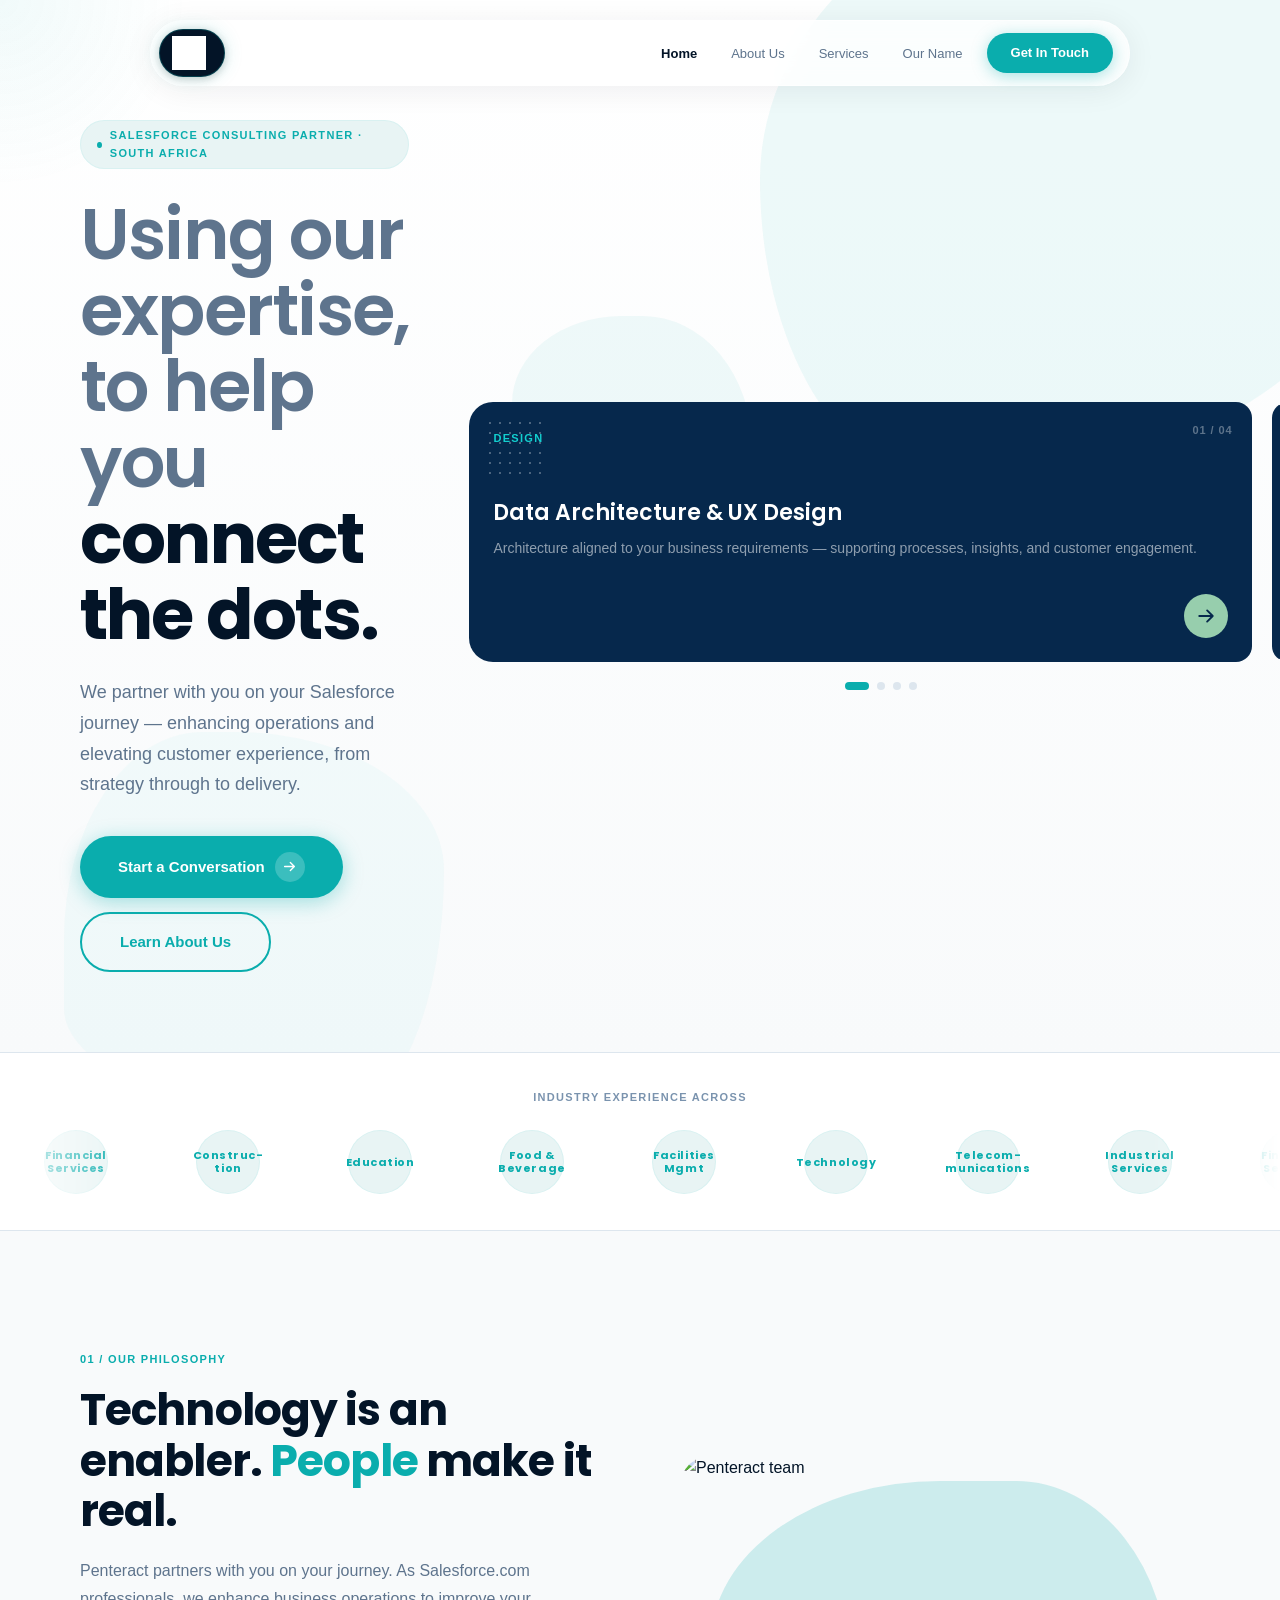
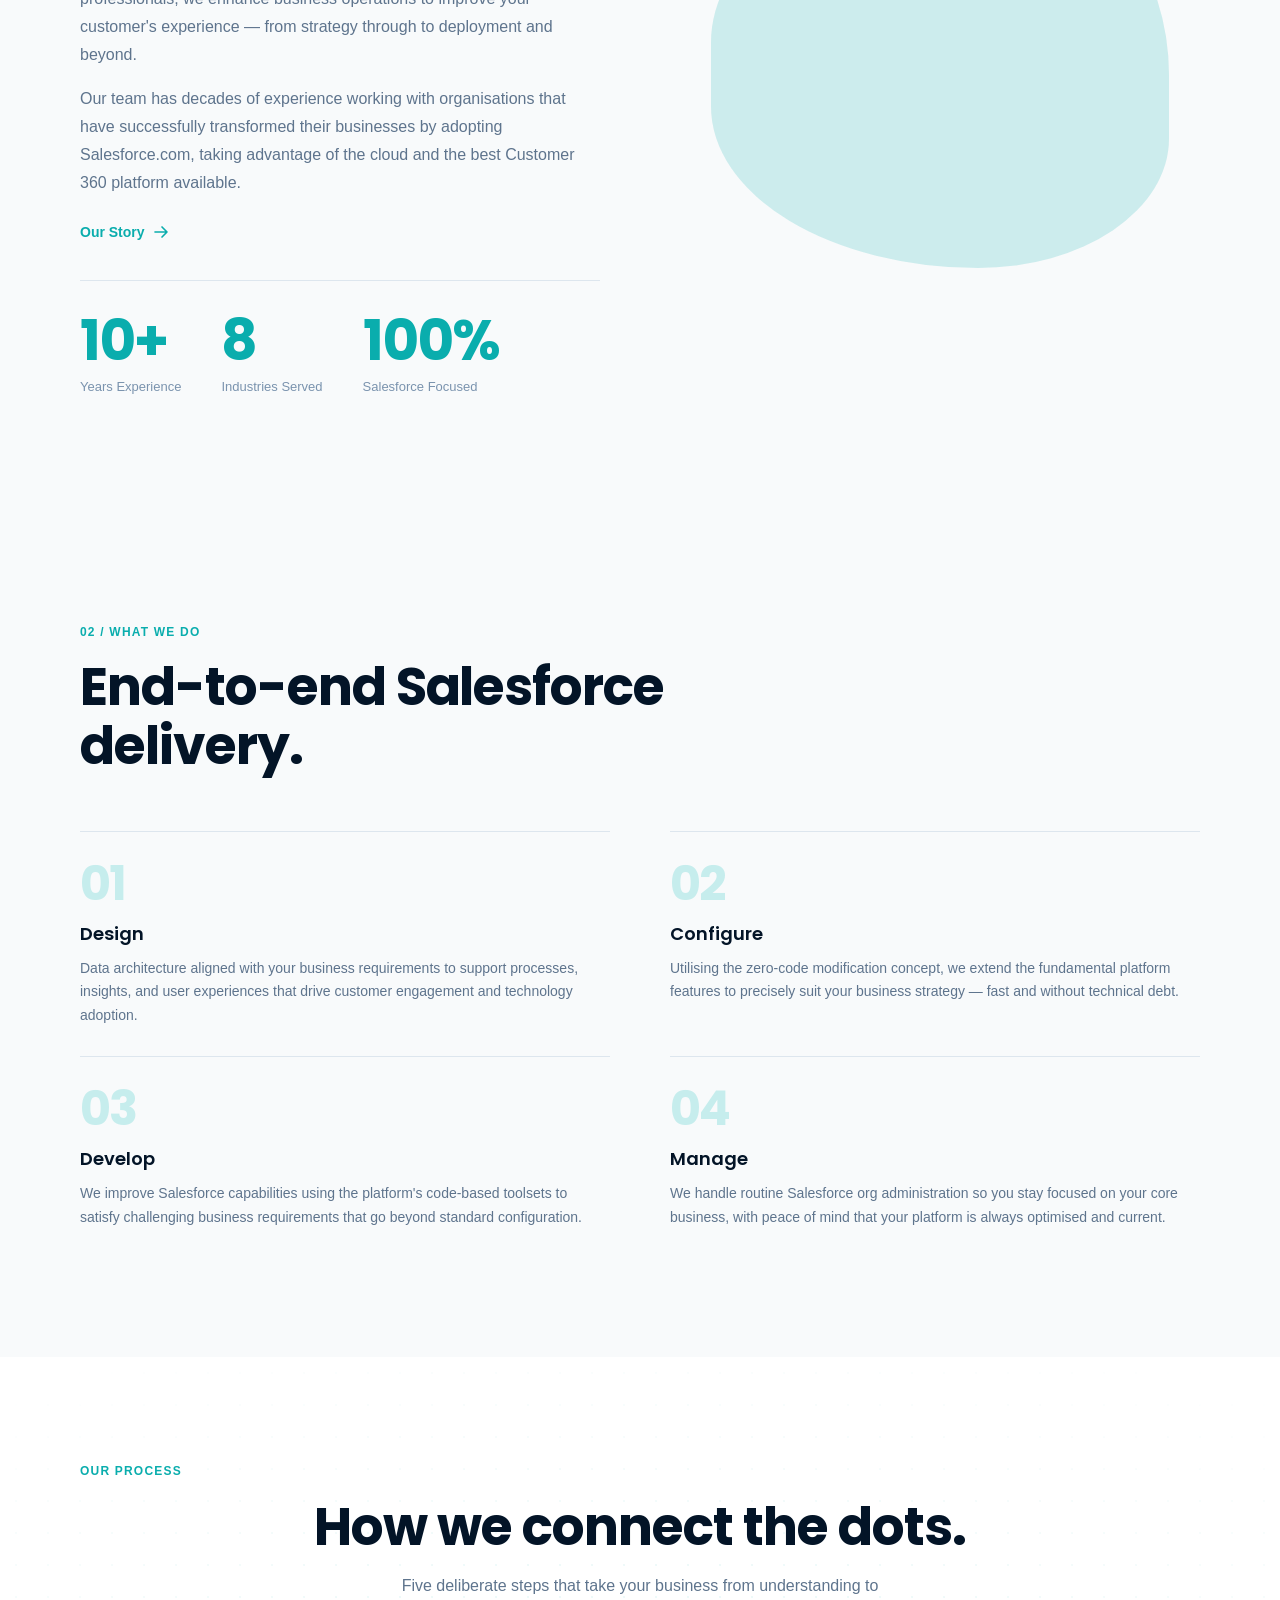
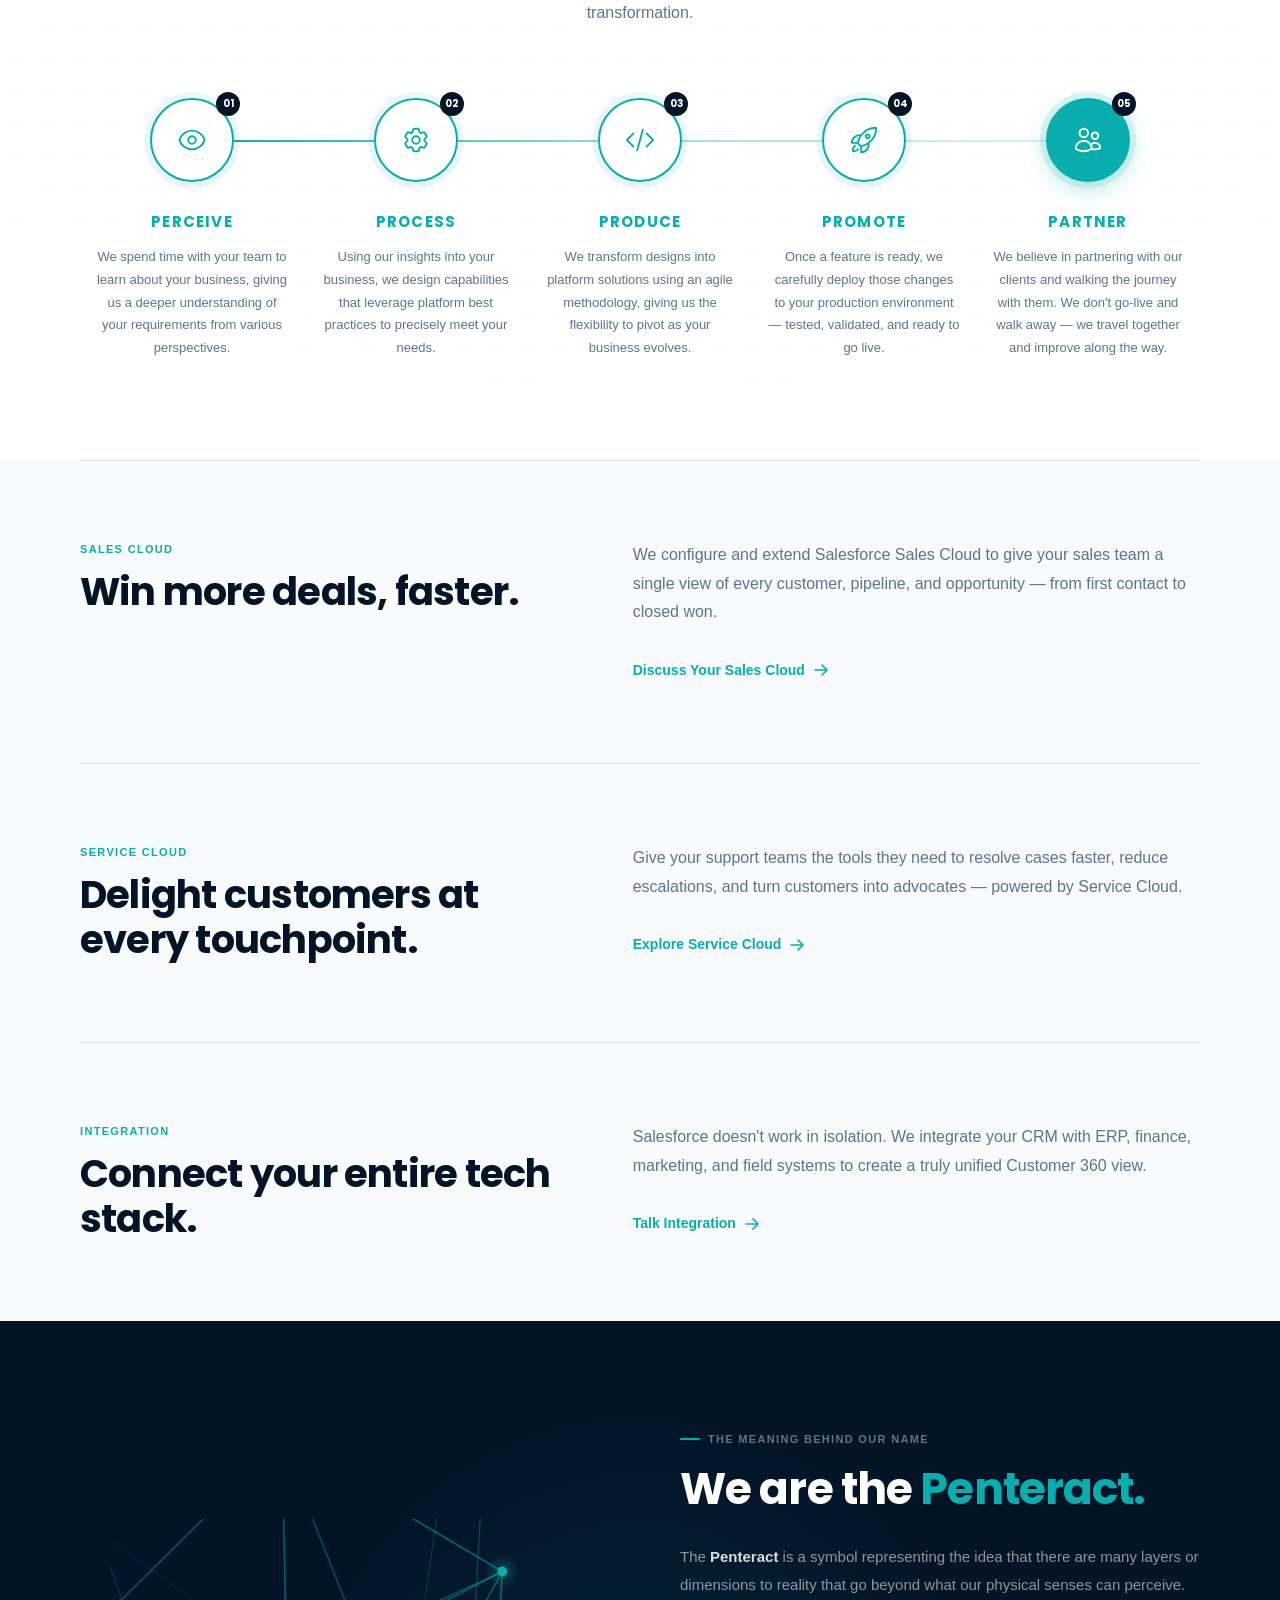
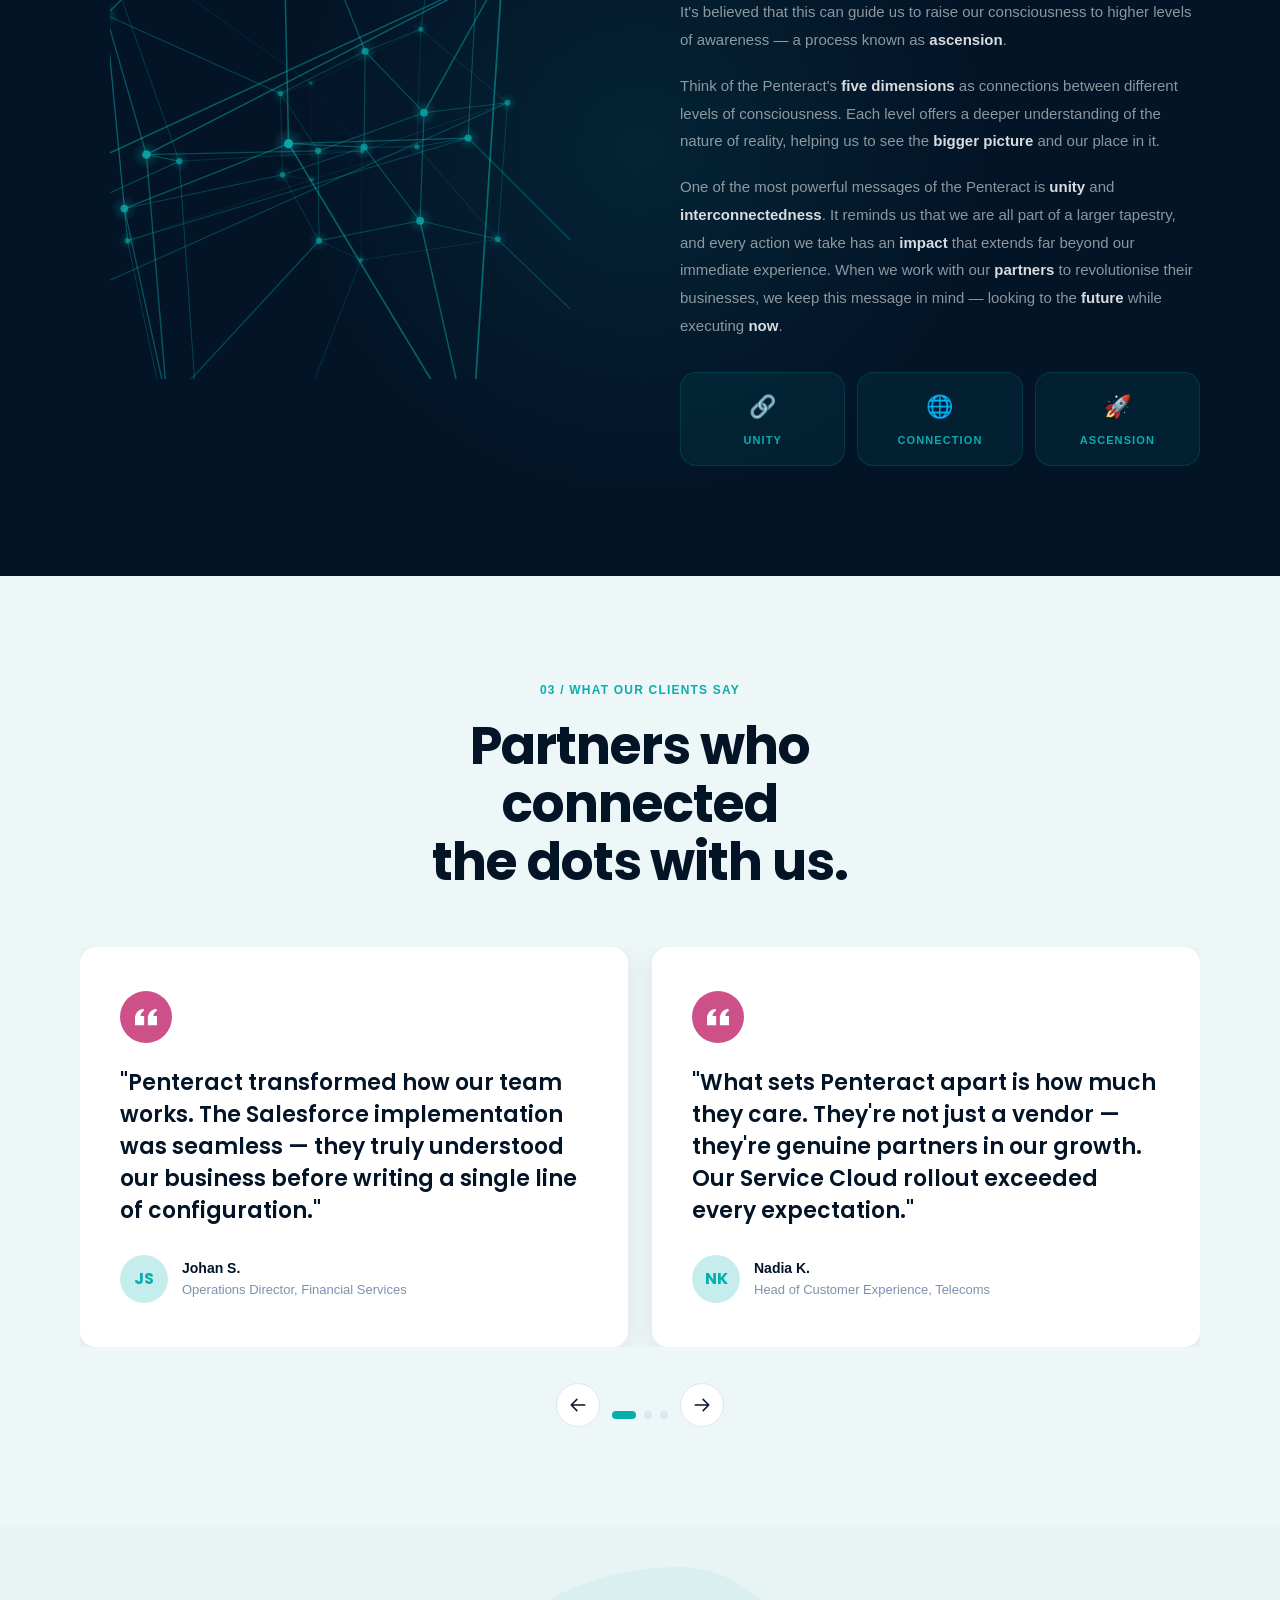
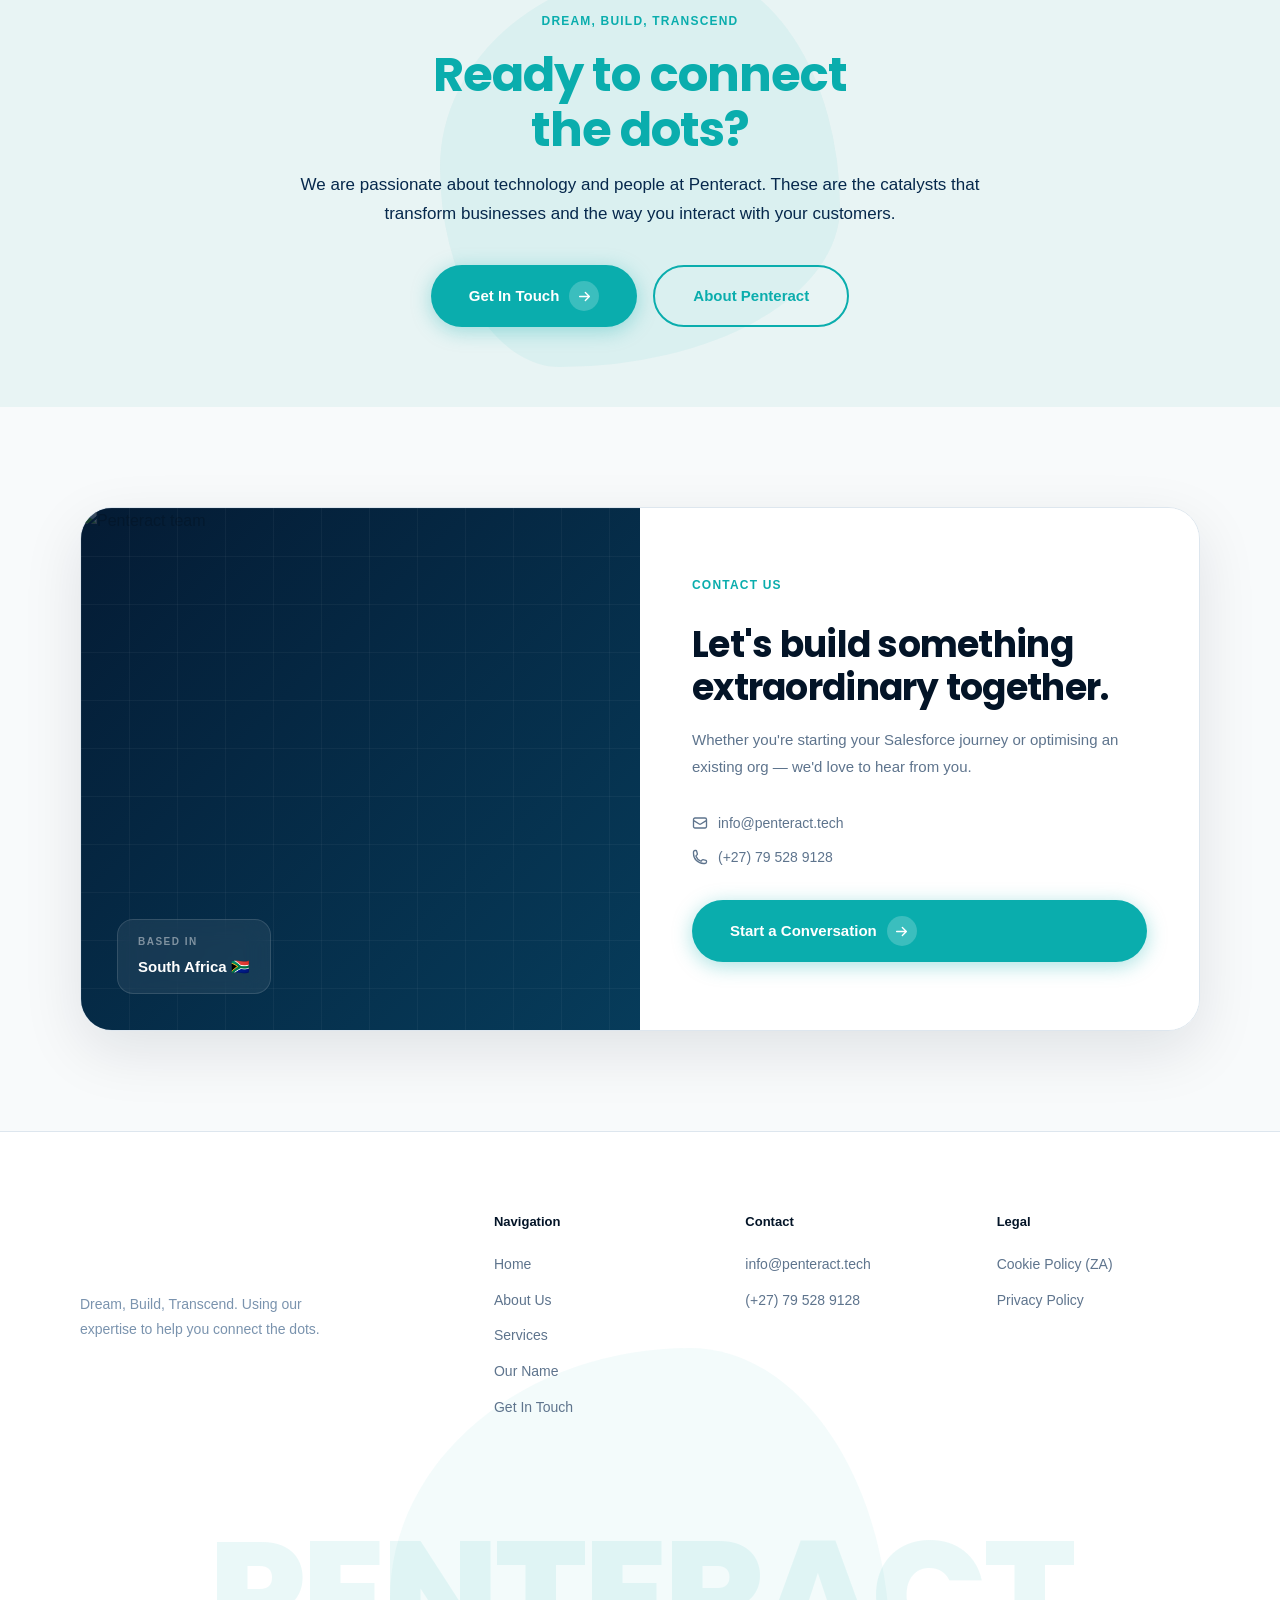
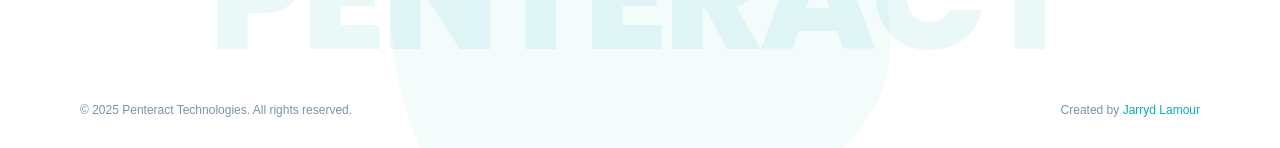
==== index.html @ cf25221f "Initial commit — Penteract Technologies website redesign Full static site redesign including: - inde" ====
<!DOCTYPE html>
<html lang="en">
<head>
  <meta charset="UTF-8">
  <meta name="viewport" content="width=device-width, initial-scale=1.0">
  <title>Salesforce Consulting Partner | Penteract Technologies</title>
  <meta name="description" content="Dream, Build, Transcend. Penteract Technologies — Salesforce consulting partners helping businesses connect the dots.">

  <link rel="preconnect" href="https://fonts.googleapis.com">
  <link rel="preconnect" href="https://fonts.gstatic.com" crossorigin>
  <link href="https://fonts.googleapis.com/css2?family=Poppins:wght@400;500;600;700;800&display=swap" rel="stylesheet">

  <link rel="stylesheet" href="css/tokens.css">
  <link rel="stylesheet" href="css/reset.css">
  <link rel="stylesheet" href="css/animations.css">
  <link rel="stylesheet" href="css/layout.css">
  <link rel="stylesheet" href="css/components.css">
  <link rel="stylesheet" href="css/sections.css">

  <style>
    /* ── Penteract symbol section ── */
    .symbol-section {
      padding: 110px 0;
      background: var(--dark-800);
      position: relative;
      overflow: hidden;
    }
    .symbol-bg-mesh {
      position: absolute;
      width: 700px; height: 700px;
      top: 50%; left: 50%;
      transform: translate(-50%, -50%);
      background: radial-gradient(ellipse, rgba(10,173,173,0.10) 0%, transparent 70%);
      border-radius: 50%;
      pointer-events: none;
      animation: glowPulse 6s ease-in-out infinite;
    }
    .symbol-inner {
      display: grid;
      grid-template-columns: 1fr 1fr;
      gap: 80px;
      align-items: center;
      position: relative;
      z-index: 1;
    }
    .symbol-canvas-wrap {
      display: flex;
      align-items: center;
      justify-content: center;
    }
    #penteractCanvas {
      width: 100%;
      max-width: 460px;
      aspect-ratio: 1;
      display: block;
    }
    .symbol-text .eyebrow {
      color: rgba(255,255,255,0.4);
      font-size: 11px;
      font-weight: 600;
      text-transform: uppercase;
      letter-spacing: 0.12em;
      margin-bottom: 16px;
      display: flex;
      align-items: center;
      gap: 8px;
    }
    .symbol-text .eyebrow::before {
      content: '';
      display: block;
      width: 20px; height: 2px;
      background: var(--primary);
      border-radius: 2px;
    }
    .symbol-text h2 {
      font-family: var(--font-display);
      font-size: clamp(28px, 3.5vw, 44px);
      font-weight: 700;
      letter-spacing: -0.02em;
      line-height: 1.15;
      color: #fff;
      margin-bottom: 28px;
    }
    .symbol-text h2 span { color: var(--primary); }
    .symbol-text p {
      font-size: 15px;
      color: rgba(255,255,255,0.55);
      line-height: 1.85;
      margin-bottom: 18px;
    }
    .symbol-text p strong {
      color: rgba(255,255,255,0.85);
      font-weight: 600;
    }
    .symbol-pillars {
      display: grid;
      grid-template-columns: repeat(3, 1fr);
      gap: 12px;
      margin-top: 32px;
    }
    .symbol-pillar {
      padding: 16px 14px;
      border-radius: var(--radius-md);
      background: rgba(10, 173, 173, 0.08);
      border: 1px solid rgba(10, 173, 173, 0.18);
      text-align: center;
      transition: background var(--duration-base), border-color var(--duration-base);
    }
    .symbol-pillar:hover {
      background: rgba(10, 173, 173, 0.14);
      border-color: rgba(10, 173, 173, 0.36);
    }
    .symbol-pillar-icon {
      font-size: 22px;
      margin-bottom: 8px;
    }
    .symbol-pillar span {
      display: block;
      font-size: 11px;
      font-weight: 700;
      text-transform: uppercase;
      letter-spacing: 0.1em;
      color: var(--primary);
    }

    @media (max-width: 768px) {
      .symbol-inner { grid-template-columns: 1fr; gap: 48px; }
      .symbol-pillars { grid-template-columns: repeat(3, 1fr); gap: 8px; }
    }
  </style>
</head>
<body>

  <!-- ══════════════════════════
       NAVBAR
  ══════════════════════════ -->
  <div class="nav-wrap">
    <nav class="nav-pill">
      <a href="index.html" class="nav-logo-wrap">
        <img src="logo.png" alt="Penteract Technologies" class="nav-logo">
      </a>
      <button class="nav-toggle" id="navToggle" aria-label="Toggle menu">
        <span></span><span></span><span></span>
      </button>
      <ul class="nav-links" id="navLinks">
        <li><a href="index.html" class="active">Home</a></li>
        <li><a href="about.html">About Us</a></li>
        <li><a href="#services">Services</a></li>
        <li><a href="#symbol">Our Name</a></li>
        <li>
          <a href="https://penteract.tech/contact-penteract/" class="nav-cta-link">Get In Touch</a>
        </li>
      </ul>
    </nav>
  </div>


  <!-- ══════════════════════════
       HERO
  ══════════════════════════ -->
  <section class="hero">
    <div class="hero-blob-1"></div>
    <div class="hero-blob-2"></div>
    <div class="hero-blob-3"></div>

    <div class="container">
      <div class="hero-inner">

        <!-- Left: text -->
        <div class="hero-text">
          <div class="hero-eyebrow hero-animate-1">
            <span class="dot"></span>
            Salesforce Consulting Partner · South Africa
          </div>

          <h1 class="hero-animate-2">
            <span class="h-muted">Using our expertise,<br>to help you</span><br>
            <span class="h-bold">connect the dots.</span>
          </h1>

          <p class="hero-animate-3">
            We partner with you on your Salesforce journey — enhancing operations and elevating customer experience, from strategy through to delivery.
          </p>

          <div class="hero-actions hero-animate-4">
            <a href="https://penteract.tech/contact-penteract/" class="btn btn--primary btn--lg">
              Start a Conversation
              <span class="btn-icon">
                <svg fill="none" viewBox="0 0 24 24" stroke="currentColor" stroke-width="2.5">
                  <path stroke-linecap="round" stroke-linejoin="round" d="M13.5 4.5L21 12m0 0l-7.5 7.5M21 12H3"/>
                </svg>
              </span>
            </a>
            <a href="about.html" class="btn btn--outline btn--lg">Learn About Us</a>
          </div>
        </div>

        <!-- Right: solution card carousel -->
        <div class="hero-carousel-wrap hero-animate-5">
          <div class="hero-carousel" id="heroCarousel">
            <div class="hero-carousel-track" id="heroTrack">

              <div class="hero-card">
                <div class="card-dot-grid"></div>
                <div class="hero-card-top">
                  <span class="card-category">Design</span>
                  <span class="card-counter">01 / 04</span>
                </div>
                <h3>Data Architecture & UX Design</h3>
                <p>Architecture aligned to your business requirements — supporting processes, insights, and customer engagement.</p>
                <div class="hero-card-bottom">
                  <button class="arrow-btn" aria-label="Learn about Design">
                    <svg fill="none" viewBox="0 0 24 24" stroke="currentColor" stroke-width="2.5">
                      <path stroke-linecap="round" stroke-linejoin="round" d="M13.5 4.5L21 12m0 0l-7.5 7.5M21 12H3"/>
                    </svg>
                  </button>
                </div>
              </div>

              <div class="hero-card">
                <div class="card-dot-grid"></div>
                <div class="hero-card-top">
                  <span class="card-category">Configure</span>
                  <span class="card-counter">02 / 04</span>
                </div>
                <h3>Zero-Code Platform Extension</h3>
                <p>We extend Salesforce's fundamental features using zero-code tools to perfectly suit your business strategy.</p>
                <div class="hero-card-bottom">
                  <button class="arrow-btn" aria-label="Learn about Configure">
                    <svg fill="none" viewBox="0 0 24 24" stroke="currentColor" stroke-width="2.5">
                      <path stroke-linecap="round" stroke-linejoin="round" d="M13.5 4.5L21 12m0 0l-7.5 7.5M21 12H3"/>
                    </svg>
                  </button>
                </div>
              </div>

              <div class="hero-card">
                <div class="card-dot-grid"></div>
                <div class="hero-card-top">
                  <span class="card-category">Develop</span>
                  <span class="card-counter">03 / 04</span>
                </div>
                <h3>Custom Salesforce Development</h3>
                <p>Using Salesforce's code-based toolsets to satisfy complex business requirements beyond standard configuration.</p>
                <div class="hero-card-bottom">
                  <button class="arrow-btn" aria-label="Learn about Develop">
                    <svg fill="none" viewBox="0 0 24 24" stroke="currentColor" stroke-width="2.5">
                      <path stroke-linecap="round" stroke-linejoin="round" d="M13.5 4.5L21 12m0 0l-7.5 7.5M21 12H3"/>
                    </svg>
                  </button>
                </div>
              </div>

              <div class="hero-card card--teal">
                <div class="card-dot-grid"></div>
                <div class="hero-card-top">
                  <span class="card-category">Manage</span>
                  <span class="card-counter">04 / 04</span>
                </div>
                <h3>Ongoing Org Management</h3>
                <p>We handle your Salesforce org's routine administrative functions, so you stay focused on your core business.</p>
                <div class="hero-card-bottom">
                  <button class="arrow-btn" aria-label="Learn about Manage">
                    <svg fill="none" viewBox="0 0 24 24" stroke="currentColor" stroke-width="2.5">
                      <path stroke-linecap="round" stroke-linejoin="round" d="M13.5 4.5L21 12m0 0l-7.5 7.5M21 12H3"/>
                    </svg>
                  </button>
                </div>
              </div>

            </div>
          </div>
          <div class="carousel-dots" id="heroDots">
            <button class="carousel-dot active" data-index="0"></button>
            <button class="carousel-dot" data-index="1"></button>
            <button class="carousel-dot" data-index="2"></button>
            <button class="carousel-dot" data-index="3"></button>
          </div>
        </div>

      </div>
    </div>
  </section>


  <!-- ══════════════════════════
       MARQUEE
  ══════════════════════════ -->
  <div class="marquee-section">
    <p class="marquee-label">Industry Experience Across</p>
    <div class="marquee-track-wrap">
      <div class="marquee-track" id="marqueeTrack">
        <!-- Duplicated for seamless loop -->
        <div class="marquee-item"><div class="marquee-bubble">Financial<br>Services</div></div>
        <div class="marquee-item"><div class="marquee-bubble">Construc-<br>tion</div></div>
        <div class="marquee-item"><div class="marquee-bubble">Education</div></div>
        <div class="marquee-item"><div class="marquee-bubble">Food &amp;<br>Beverage</div></div>
        <div class="marquee-item"><div class="marquee-bubble">Facilities<br>Mgmt</div></div>
        <div class="marquee-item"><div class="marquee-bubble">Technology</div></div>
        <div class="marquee-item"><div class="marquee-bubble">Telecom-<br>munications</div></div>
        <div class="marquee-item"><div class="marquee-bubble">Industrial<br>Services</div></div>
        <!-- duplicate -->
        <div class="marquee-item"><div class="marquee-bubble">Financial<br>Services</div></div>
        <div class="marquee-item"><div class="marquee-bubble">Construc-<br>tion</div></div>
        <div class="marquee-item"><div class="marquee-bubble">Education</div></div>
        <div class="marquee-item"><div class="marquee-bubble">Food &amp;<br>Beverage</div></div>
        <div class="marquee-item"><div class="marquee-bubble">Facilities<br>Mgmt</div></div>
        <div class="marquee-item"><div class="marquee-bubble">Technology</div></div>
        <div class="marquee-item"><div class="marquee-bubble">Telecom-<br>munications</div></div>
        <div class="marquee-item"><div class="marquee-bubble">Industrial<br>Services</div></div>
      </div>
    </div>
  </div>


  <!-- ══════════════════════════
       INTRO / PHILOSOPHY
  ══════════════════════════ -->
  <section class="section">
    <div class="container">
      <div class="feature-inner reveal">
        <div class="feature-text">
          <span class="eyebrow-num">01 / Our Philosophy</span>
          <h2>Technology is an enabler. <span style="color:var(--primary)">People</span> make it real.</h2>
          <p>Penteract partners with you on your journey. As Salesforce.com professionals, we enhance business operations to improve your customer's experience — from strategy through to deployment and beyond.</p>
          <p>Our team has decades of experience working with organisations that have successfully transformed their businesses by adopting Salesforce.com, taking advantage of the cloud and the best Customer 360 platform available.</p>
          <a href="about.html" class="feature-link">
            Our Story
            <svg fill="none" viewBox="0 0 24 24" stroke="currentColor" stroke-width="2.5">
              <path stroke-linecap="round" stroke-linejoin="round" d="M13.5 4.5L21 12m0 0l-7.5 7.5M21 12H3"/>
            </svg>
          </a>
          <div class="feature-stats">
            <div>
              <div class="stat-number" data-count="10" data-suffix="+">10+</div>
              <div class="stat-label">Years Experience</div>
            </div>
            <div>
              <div class="stat-number" data-count="8">8</div>
              <div class="stat-label">Industries Served</div>
            </div>
            <div>
              <div class="stat-number" data-count="100" data-suffix="%">100%</div>
              <div class="stat-label">Salesforce Focused</div>
            </div>
          </div>
        </div>
        <div class="feature-visual">
          <div class="feature-img-blob"></div>
          <img src="https://i0.wp.com/penteract.tech/wp-content/uploads/2025/10/Home-Page-2-copy.webp?fit=1024%2C577&ssl=1"
               alt="Penteract team" class="feature-img-offset" loading="lazy">
        </div>
      </div>
    </div>
  </section>


  <!-- ══════════════════════════
       SERVICES (numbered)
  ══════════════════════════ -->
  <section class="numbered-section" id="services">
    <div class="container">
      <div class="numbered-header reveal">
        <div class="eyebrow">02 / What We Do</div>
        <h2 class="h-section">End-to-end Salesforce delivery.</h2>
      </div>
      <div class="numbered-grid">
        <div class="num-item reveal reveal-delay-1">
          <span class="num-item-num">01</span>
          <h4>Design</h4>
          <p>Data architecture aligned with your business requirements to support processes, insights, and user experiences that drive customer engagement and technology adoption.</p>
        </div>
        <div class="num-item reveal reveal-delay-2">
          <span class="num-item-num">02</span>
          <h4>Configure</h4>
          <p>Utilising the zero-code modification concept, we extend the fundamental platform features to precisely suit your business strategy — fast and without technical debt.</p>
        </div>
        <div class="num-item reveal reveal-delay-3">
          <span class="num-item-num">03</span>
          <h4>Develop</h4>
          <p>We improve Salesforce capabilities using the platform's code-based toolsets to satisfy challenging business requirements that go beyond standard configuration.</p>
        </div>
        <div class="num-item reveal reveal-delay-4">
          <span class="num-item-num">04</span>
          <h4>Manage</h4>
          <p>We handle routine Salesforce org administration so you stay focused on your core business, with peace of mind that your platform is always optimised and current.</p>
        </div>
      </div>
    </div>
  </section>


  <!-- ══════════════════════════
       HOW WE CONNECT THE DOTS
  ══════════════════════════ -->
  <section class="dots-section">
    <div class="container">
      <div class="dots-header reveal">
        <div class="eyebrow" style="justify-content:center;">Our Process</div>
        <h2 class="h-section" style="text-align:center;">How we connect the dots.</h2>
        <p style="text-align:center; color:var(--text-secondary); font-size:16px; max-width:520px; margin:16px auto 0; line-height:1.7;">Five deliberate steps that take your business from understanding to transformation.</p>
      </div>

      <div class="dots-grid reveal">

        <div class="dots-step">
          <div class="dots-step-icon" data-num="01">
            <svg fill="none" viewBox="0 0 24 24" stroke="currentColor" stroke-width="1.5">
              <path stroke-linecap="round" stroke-linejoin="round" d="M2.036 12.322a1.012 1.012 0 010-.639C3.423 7.51 7.36 4.5 12 4.5c4.638 0 8.573 3.007 9.963 7.178.07.207.07.431 0 .639C20.577 16.49 16.64 19.5 12 19.5c-4.638 0-8.573-3.007-9.963-7.178z"/>
              <path stroke-linecap="round" stroke-linejoin="round" d="M15 12a3 3 0 11-6 0 3 3 0 016 0z"/>
            </svg>
          </div>
          <h4>Perceive</h4>
          <p>We spend time with your team to learn about your business, giving us a deeper understanding of your requirements from various perspectives.</p>
        </div>

        <div class="dots-step">
          <div class="dots-step-icon" data-num="02">
            <svg fill="none" viewBox="0 0 24 24" stroke="currentColor" stroke-width="1.5">
              <path stroke-linecap="round" stroke-linejoin="round" d="M9.594 3.94c.09-.542.56-.94 1.11-.94h2.593c.55 0 1.02.398 1.11.94l.213 1.281c.063.374.313.686.645.87.074.04.147.083.22.127.325.196.72.257 1.075.124l1.217-.456a1.125 1.125 0 011.37.49l1.296 2.247a1.125 1.125 0 01-.26 1.431l-1.003.827c-.293.241-.438.613-.43.992a7.723 7.723 0 010 .255c-.008.378.137.75.43.991l1.004.827c.424.35.534.955.26 1.43l-1.298 2.247a1.125 1.125 0 01-1.369.491l-1.217-.456c-.355-.133-.75-.072-1.076.124a6.47 6.47 0 01-.22.128c-.331.183-.581.495-.644.869l-.213 1.281c-.09.543-.56.94-1.11.94h-2.594c-.55 0-1.019-.398-1.11-.94l-.213-1.281c-.062-.374-.312-.686-.644-.87a6.52 6.52 0 01-.22-.127c-.325-.196-.72-.257-1.076-.124l-1.217.456a1.125 1.125 0 01-1.369-.49l-1.297-2.247a1.125 1.125 0 01.26-1.431l1.004-.827c.292-.24.437-.613.43-.991a6.932 6.932 0 010-.255c.007-.38-.138-.751-.43-.992l-1.004-.827a1.125 1.125 0 01-.26-1.43l1.297-2.247a1.125 1.125 0 011.37-.491l1.216.456c.356.133.751.072 1.076-.124.072-.044.146-.086.22-.128.332-.183.582-.495.644-.869l.214-1.28z"/>
              <path stroke-linecap="round" stroke-linejoin="round" d="M15 12a3 3 0 11-6 0 3 3 0 016 0z"/>
            </svg>
          </div>
          <h4>Process</h4>
          <p>Using our insights into your business, we design capabilities that leverage platform best practices to precisely meet your needs.</p>
        </div>

        <div class="dots-step">
          <div class="dots-step-icon" data-num="03">
            <svg fill="none" viewBox="0 0 24 24" stroke="currentColor" stroke-width="1.5">
              <path stroke-linecap="round" stroke-linejoin="round" d="M17.25 6.75L22.5 12l-5.25 5.25m-10.5 0L1.5 12l5.25-5.25m7.5-3l-4.5 16.5"/>
            </svg>
          </div>
          <h4>Produce</h4>
          <p>We transform designs into platform solutions using an agile methodology, giving us the flexibility to pivot as your business evolves.</p>
        </div>

        <div class="dots-step">
          <div class="dots-step-icon" data-num="04">
            <svg fill="none" viewBox="0 0 24 24" stroke="currentColor" stroke-width="1.5">
              <path stroke-linecap="round" stroke-linejoin="round" d="M15.59 14.37a6 6 0 01-5.84 7.38v-4.8m5.84-2.58a14.98 14.98 0 006.16-12.12A14.98 14.98 0 009.631 8.41m5.96 5.96a14.926 14.926 0 01-5.841 2.58m-.119-8.54a6 6 0 00-7.381 5.84h4.8m2.581-5.84a14.927 14.927 0 00-2.58 5.84m2.699 2.7c-.103.021-.207.041-.311.06a15.09 15.09 0 01-2.448-2.448 14.9 14.9 0 01.06-.312m-2.24 2.39a4.493 4.493 0 00-1.757 4.306 4.493 4.493 0 004.306-1.758M16.5 9a1.5 1.5 0 11-3 0 1.5 1.5 0 013 0z"/>
            </svg>
          </div>
          <h4>Promote</h4>
          <p>Once a feature is ready, we carefully deploy those changes to your production environment — tested, validated, and ready to go live.</p>
        </div>

        <div class="dots-step dots-step--last">
          <div class="dots-step-icon dots-step-icon--accent" data-num="05">
            <svg fill="none" viewBox="0 0 24 24" stroke="currentColor" stroke-width="1.5">
              <path stroke-linecap="round" stroke-linejoin="round" d="M15 19.128a9.38 9.38 0 002.625.372 9.337 9.337 0 004.121-.952 4.125 4.125 0 00-7.533-2.493M15 19.128v-.003c0-1.113-.285-2.16-.786-3.07M15 19.128v.106A12.318 12.318 0 018.624 21c-2.331 0-4.512-.645-6.374-1.766l-.001-.109a6.375 6.375 0 0111.964-3.07M12 6.375a3.375 3.375 0 11-6.75 0 3.375 3.375 0 016.75 0zm8.25 2.25a2.625 2.625 0 11-5.25 0 2.625 2.625 0 015.25 0z"/>
            </svg>
          </div>
          <h4>Partner</h4>
          <p>We believe in partnering with our clients and walking the journey with them. We don't go-live and walk away — we travel together and improve along the way.</p>
        </div>

      </div>
    </div>
  </section>


  <!-- ══════════════════════════
       SOLUTIONS LIST
  ══════════════════════════ -->
  <section class="solutions-section">
    <div class="container">

      <div class="solution-row reveal">
        <div>
          <div class="solution-label">Sales Cloud</div>
          <h2>Win more deals, faster.</h2>
        </div>
        <div class="solution-body">
          <p>We configure and extend Salesforce Sales Cloud to give your sales team a single view of every customer, pipeline, and opportunity — from first contact to closed won.</p>
          <a href="https://penteract.tech/contact-penteract/" class="feature-link">
            Discuss Your Sales Cloud
            <svg fill="none" viewBox="0 0 24 24" stroke="currentColor" stroke-width="2.5">
              <path stroke-linecap="round" stroke-linejoin="round" d="M13.5 4.5L21 12m0 0l-7.5 7.5M21 12H3"/>
            </svg>
          </a>
        </div>
      </div>

      <div class="solution-row reveal">
        <div>
          <div class="solution-label">Service Cloud</div>
          <h2>Delight customers at every touchpoint.</h2>
        </div>
        <div class="solution-body">
          <p>Give your support teams the tools they need to resolve cases faster, reduce escalations, and turn customers into advocates — powered by Service Cloud.</p>
          <a href="https://penteract.tech/contact-penteract/" class="feature-link">
            Explore Service Cloud
            <svg fill="none" viewBox="0 0 24 24" stroke="currentColor" stroke-width="2.5">
              <path stroke-linecap="round" stroke-linejoin="round" d="M13.5 4.5L21 12m0 0l-7.5 7.5M21 12H3"/>
            </svg>
          </a>
        </div>
      </div>

      <div class="solution-row reveal">
        <div>
          <div class="solution-label">Integration</div>
          <h2>Connect your entire tech stack.</h2>
        </div>
        <div class="solution-body">
          <p>Salesforce doesn't work in isolation. We integrate your CRM with ERP, finance, marketing, and field systems to create a truly unified Customer 360 view.</p>
          <a href="https://penteract.tech/contact-penteract/" class="feature-link">
            Talk Integration
            <svg fill="none" viewBox="0 0 24 24" stroke="currentColor" stroke-width="2.5">
              <path stroke-linecap="round" stroke-linejoin="round" d="M13.5 4.5L21 12m0 0l-7.5 7.5M21 12H3"/>
            </svg>
          </a>
        </div>
      </div>

    </div>
  </section>


  <!-- ══════════════════════════
       PENTERACT SYMBOL
  ══════════════════════════ -->
  <section class="symbol-section" id="symbol">
    <div class="symbol-bg-mesh"></div>
    <div class="container">
      <div class="symbol-inner">

        <div class="symbol-canvas-wrap reveal">
          <canvas id="penteractCanvas" width="460" height="460" aria-label="Animated Penteract symbol — a 5-dimensional hypercube"></canvas>
        </div>

        <div class="symbol-text reveal reveal-delay-2">
          <div class="eyebrow">The Meaning Behind Our Name</div>
          <h2>We are the <span>Penteract.</span></h2>

          <p>The <strong>Penteract</strong> is a symbol representing the idea that there are many layers or dimensions to reality that go beyond what our physical senses can perceive. It's believed that this can guide us to raise our consciousness to higher levels of awareness — a process known as <strong>ascension</strong>.</p>

          <p>Think of the Penteract's <strong>five dimensions</strong> as connections between different levels of consciousness. Each level offers a deeper understanding of the nature of reality, helping us to see the <strong>bigger picture</strong> and our place in it.</p>

          <p>One of the most powerful messages of the Penteract is <strong>unity</strong> and <strong>interconnectedness</strong>. It reminds us that we are all part of a larger tapestry, and every action we take has an <strong>impact</strong> that extends far beyond our immediate experience. When we work with our <strong>partners</strong> to revolutionise their businesses, we keep this message in mind — looking to the <strong>future</strong> while executing <strong>now</strong>.</p>

          <div class="symbol-pillars">
            <div class="symbol-pillar">
              <div class="symbol-pillar-icon">🔗</div>
              <span>Unity</span>
            </div>
            <div class="symbol-pillar">
              <div class="symbol-pillar-icon">🌐</div>
              <span>Connection</span>
            </div>
            <div class="symbol-pillar">
              <div class="symbol-pillar-icon">🚀</div>
              <span>Ascension</span>
            </div>
          </div>
        </div>

      </div>
    </div>
  </section>


  <!-- ══════════════════════════
       TESTIMONIALS
  ══════════════════════════ -->
  <section class="testimonials-section">
    <div class="container">
      <div class="testimonials-header reveal">
        <div class="eyebrow" style="justify-content:center;">03 / What Our Clients Say</div>
        <h2 class="h-section" style="text-align:center; max-width:520px; margin:0 auto;">Partners who connected<br>the dots with us.</h2>
      </div>

      <div class="testimonials-track-wrap reveal">
        <div class="testimonials-track" id="testiTrack">

          <div class="testimonial-card">
            <div class="quote-icon">
              <svg fill="currentColor" viewBox="0 0 24 24">
                <path d="M14.017 21v-7.391c0-5.704 3.731-9.57 8.983-10.609l.995 2.151c-2.432.917-3.995 3.638-3.995 5.849h4v10h-9.983zm-14.017 0v-7.391c0-5.704 3.748-9.57 9-10.609l.996 2.151c-2.433.917-3.996 3.638-3.996 5.849h3.983v10h-9.983z"/>
              </svg>
            </div>
            <p class="testimonial-quote">"Penteract transformed how our team works. The Salesforce implementation was seamless — they truly understood our business before writing a single line of configuration."</p>
            <div class="testimonial-author">
              <div class="testimonial-avatar">JS</div>
              <div>
                <div class="testimonial-name">Johan S.</div>
                <div class="testimonial-role">Operations Director, Financial Services</div>
              </div>
            </div>
          </div>

          <div class="testimonial-card">
            <div class="quote-icon">
              <svg fill="currentColor" viewBox="0 0 24 24">
                <path d="M14.017 21v-7.391c0-5.704 3.731-9.57 8.983-10.609l.995 2.151c-2.432.917-3.995 3.638-3.995 5.849h4v10h-9.983zm-14.017 0v-7.391c0-5.704 3.748-9.57 9-10.609l.996 2.151c-2.433.917-3.996 3.638-3.996 5.849h3.983v10h-9.983z"/>
              </svg>
            </div>
            <p class="testimonial-quote">"What sets Penteract apart is how much they care. They're not just a vendor — they're genuine partners in our growth. Our Service Cloud rollout exceeded every expectation."</p>
            <div class="testimonial-author">
              <div class="testimonial-avatar">NK</div>
              <div>
                <div class="testimonial-name">Nadia K.</div>
                <div class="testimonial-role">Head of Customer Experience, Telecoms</div>
              </div>
            </div>
          </div>

          <div class="testimonial-card">
            <div class="quote-icon">
              <svg fill="currentColor" viewBox="0 0 24 24">
                <path d="M14.017 21v-7.391c0-5.704 3.731-9.57 8.983-10.609l.995 2.151c-2.432.917-3.995 3.638-3.995 5.849h4v10h-9.983zm-14.017 0v-7.391c0-5.704 3.748-9.57 9-10.609l.996 2.151c-2.433.917-3.996 3.638-3.996 5.849h3.983v10h-9.983z"/>
              </svg>
            </div>
            <p class="testimonial-quote">"The team's depth of Salesforce knowledge is remarkable. They solved integration challenges that had stumped other consultants, and delivered on time and on budget."</p>
            <div class="testimonial-author">
              <div class="testimonial-avatar">RM</div>
              <div>
                <div class="testimonial-name">Ryan M.</div>
                <div class="testimonial-role">CTO, Construction Industry</div>
              </div>
            </div>
          </div>

        </div>
      </div>

      <div class="testimonials-nav">
        <button class="testi-prev" id="testiPrev" aria-label="Previous testimonial">
          <svg fill="none" viewBox="0 0 24 24" stroke="currentColor" stroke-width="2">
            <path stroke-linecap="round" stroke-linejoin="round" d="M10.5 19.5L3 12m0 0l7.5-7.5M3 12h18"/>
          </svg>
        </button>
        <div class="carousel-dots" id="testiDots">
          <button class="carousel-dot active" data-index="0"></button>
          <button class="carousel-dot" data-index="1"></button>
          <button class="carousel-dot" data-index="2"></button>
        </div>
        <button class="testi-next" id="testiNext" aria-label="Next testimonial">
          <svg fill="none" viewBox="0 0 24 24" stroke="currentColor" stroke-width="2">
            <path stroke-linecap="round" stroke-linejoin="round" d="M13.5 4.5L21 12m0 0l-7.5 7.5M21 12H3"/>
          </svg>
        </button>
      </div>
    </div>
  </section>


  <!-- ══════════════════════════
       CTA BAND
  ══════════════════════════ -->
  <section class="cta-band reveal">
    <div class="blob"></div>
    <div class="cta-band-inner">
      <div class="eyebrow" style="justify-content:center; color:var(--primary); margin-bottom:16px;">Dream, Build, Transcend</div>
      <h2>Ready to connect<br>the dots?</h2>
      <p>We are passionate about technology and people at Penteract. These are the catalysts that transform businesses and the way you interact with your customers.</p>
      <div class="cta-band-actions">
        <a href="https://penteract.tech/contact-penteract/" class="btn btn--primary btn--lg">
          Get In Touch
          <span class="btn-icon">
            <svg fill="none" viewBox="0 0 24 24" stroke="currentColor" stroke-width="2.5">
              <path stroke-linecap="round" stroke-linejoin="round" d="M13.5 4.5L21 12m0 0l-7.5 7.5M21 12H3"/>
            </svg>
          </span>
        </a>
        <a href="about.html" class="btn btn--outline btn--lg">About Penteract</a>
      </div>
    </div>
  </section>


  <!-- ══════════════════════════
       CONTACT SPLIT
  ══════════════════════════ -->
  <section class="contact-split">
    <div class="container">
      <div class="contact-inner reveal">
        <div class="contact-visual">
          <img src="https://i0.wp.com/penteract.tech/wp-content/uploads/2025/10/Home-Page-2-copy.webp?fit=1024%2C577&ssl=1"
               alt="Penteract team" loading="lazy">
          <div class="contact-visual-overlay"></div>
          <div class="contact-visual-grid"></div>
          <div class="contact-visual-badge">
            <span>Based in</span>
            <strong>South Africa 🇿🇦</strong>
          </div>
        </div>
        <div class="contact-panel">
          <div class="eyebrow">Contact Us</div>
          <h2>Let's build something extraordinary together.</h2>
          <p>Whether you're starting your Salesforce journey or optimising an existing org — we'd love to hear from you.</p>
          <div style="display:flex; flex-direction:column; gap:12px; margin-bottom:32px;">
            <a href="mailto:info@penteract.tech" style="font-size:14px; color:var(--text-secondary); display:flex; align-items:center; gap:10px;">
              <svg width="16" height="16" fill="none" viewBox="0 0 24 24" stroke="currentColor" stroke-width="2"><path stroke-linecap="round" stroke-linejoin="round" d="M21.75 6.75v10.5a2.25 2.25 0 01-2.25 2.25h-15a2.25 2.25 0 01-2.25-2.25V6.75m19.5 0A2.25 2.25 0 0019.5 4.5h-15a2.25 2.25 0 00-2.25 2.25m19.5 0v.243a2.25 2.25 0 01-1.07 1.916l-7.5 4.615a2.25 2.25 0 01-2.36 0L3.32 8.91a2.25 2.25 0 01-1.07-1.916V6.75"/></svg>
              info@penteract.tech
            </a>
            <a href="tel:+27795289128" style="font-size:14px; color:var(--text-secondary); display:flex; align-items:center; gap:10px;">
              <svg width="16" height="16" fill="none" viewBox="0 0 24 24" stroke="currentColor" stroke-width="2"><path stroke-linecap="round" stroke-linejoin="round" d="M2.25 6.75c0 8.284 6.716 15 15 15h2.25a2.25 2.25 0 002.25-2.25v-1.372c0-.516-.351-.966-.852-1.091l-4.423-1.106c-.44-.11-.902.055-1.173.417l-.97 1.293c-.282.376-.769.542-1.21.38a12.035 12.035 0 01-7.143-7.143c-.162-.441.004-.928.38-1.21l1.293-.97c.363-.271.527-.734.417-1.173L6.963 3.102a1.125 1.125 0 00-1.091-.852H4.5A2.25 2.25 0 002.25 4.5v2.25z"/></svg>
              (+27) 79 528 9128
            </a>
          </div>
          <a href="https://penteract.tech/contact-penteract/" class="btn btn--primary btn--lg">
            Start a Conversation
            <span class="btn-icon">
              <svg fill="none" viewBox="0 0 24 24" stroke="currentColor" stroke-width="2.5">
                <path stroke-linecap="round" stroke-linejoin="round" d="M13.5 4.5L21 12m0 0l-7.5 7.5M21 12H3"/>
              </svg>
            </span>
          </a>
        </div>
      </div>
    </div>
  </section>


  <!-- ══════════════════════════
       FOOTER
  ══════════════════════════ -->
  <footer class="footer">
    <div class="footer-blob"></div>
    <div class="container">
      <div class="footer-grid">
        <div>
          <a href="index.html" class="footer-logo-wrap">
            <img src="logo.png" alt="Penteract Technologies" class="footer-logo">
          </a>
          <p class="footer-brand-desc">Dream, Build, Transcend. Using our expertise to help you connect the dots.</p>
        </div>
        <div class="footer-col">
          <h4>Navigation</h4>
          <ul>
            <li><a href="index.html">Home</a></li>
            <li><a href="about.html">About Us</a></li>
            <li><a href="#services">Services</a></li>
            <li><a href="#symbol">Our Name</a></li>
            <li><a href="https://penteract.tech/contact-penteract/">Get In Touch</a></li>
          </ul>
        </div>
        <div class="footer-col">
          <h4>Contact</h4>
          <ul>
            <li><a href="mailto:info@penteract.tech">info@penteract.tech</a></li>
            <li><a href="tel:+27795289128">(+27) 79 528 9128</a></li>
          </ul>
        </div>
        <div class="footer-col">
          <h4>Legal</h4>
          <ul>
            <li><a href="https://penteract.tech/cookie-policy-za/">Cookie Policy (ZA)</a></li>
            <li><a href="https://penteract.tech/our-commitment-to-your-privacy/">Privacy Policy</a></li>
          </ul>
        </div>
      </div>
      <div class="footer-wordmark">PENTERACT</div>
      <div class="footer-bottom">
        <span>&copy; 2025 Penteract Technologies. All rights reserved.</span>
        <span>Created by <a href="#">Jarryd Lamour</a></span>
      </div>
    </div>
  </footer>

  <script src="js/main.js"></script>
  <script src="js/penteract.js"></script>

</body>
</html>
---- css/tokens.css ----
/* ─── DESIGN TOKENS — Penteract Redesign ─── */
:root {
  /* ── Brand ── */
  --primary:         #0AADAD;
  --primary-dark:    #088F8F;
  --primary-light:   #12CFCF;
  --primary-glow:    rgba(10, 173, 173, 0.18);
  --primary-glow-sm: rgba(10, 173, 173, 0.08);

  /* ── Dark palette ── */
  --dark-900:        #020D18;
  --dark-800:        #031427;   /* deep charcoal — headings */
  --dark-700:        #06284C;   /* deep navy — solution cards */
  --dark-600:        #053040;   /* dark teal — alternate cards */

  /* ── Neutrals ── */
  --muted:           #5E748D;   /* nav links, body text */
  --text-primary:    #031427;
  --text-secondary:  #5E748D;
  --text-muted:      #7A93AE;
  --text-faint:      #B0C3D4;

  /* ── Backgrounds ── */
  --bg-body:         #F8FAFB;
  --bg-surface:      #FFFFFF;
  --bg-subtle:       #EEF7F7;
  --bg-lavender:     #E8F4F4;
  --bg-nav:          rgba(255, 255, 255, 0.79);

  /* ── Tints ── */
  --tint-light:      #C6EDED;   /* icon bg, highlights */
  --accent-pink:     #CE5088;
  --accent-purple:   #4A1060;
  --mint:            #97CEAD;   /* arrow circle buttons */

  /* ── Borders ── */
  --border:          #DDE6EE;
  --border-light:    rgba(198, 237, 237, 0.45);

  /* ── Shadows ── */
  --shadow-card:     0 4px 24px rgba(3, 20, 39, 0.08);
  --shadow-sm:       0 2px 8px  rgba(3, 20, 39, 0.06);
  --shadow-md:       0 8px 32px rgba(3, 20, 39, 0.08);
  --shadow-lg:       0 20px 60px rgba(3, 20, 39, 0.10);
  --shadow-glow:     0 0 40px rgba(10, 173, 173, 0.22);

  /* ── Typography ── */
  --font:         -apple-system, BlinkMacSystemFont, "Segoe UI", Roboto, sans-serif;
  --font-display: 'Poppins', sans-serif;

  /* ── Spacing ── */
  --space-xs:    4px;
  --space-sm:    8px;
  --space-md:   16px;
  --space-lg:   24px;
  --space-xl:   40px;
  --space-2xl:  64px;
  --space-3xl:  96px;
  --space-4xl: 120px;

  /* ── Layout ── */
  --max-w:       1200px;
  --radius-sm:   8px;
  --radius-md:   16px;
  --radius-lg:   24px;
  --radius-xl:   32px;
  --radius-pill: 50px;

  /* ── Transitions ── */
  --ease-out:    cubic-bezier(0.22, 1, 0.36, 1);
  --ease-in-out: cubic-bezier(0.65, 0, 0.35, 1);
  --duration-fast: 180ms;
  --duration-base: 280ms;
  --duration-slow: 500ms;
}
---- css/animations.css ----
/* ─── ANIMATIONS ─── */

/* ── Entrance ── */
@keyframes fadeUp {
  from { opacity: 0; transform: translateY(30px); }
  to   { opacity: 1; transform: translateY(0); }
}
@keyframes fadeIn {
  from { opacity: 0; }
  to   { opacity: 1; }
}

/* ── Button wobble ── */
@keyframes wobble-horizontal {
  16.65% { transform: translateX(8px); }
  33.3%  { transform: translateX(-6px); }
  49.95% { transform: translateX(4px); }
  66.6%  { transform: translateX(-2px); }
  83.25% { transform: translateX(1px); }
  100%   { transform: translateX(0); }
}

/* ── Blob morph ── */
@keyframes blobMorph {
  0%   { border-radius: 60% 40% 70% 30% / 50% 60% 40% 50%; }
  33%  { border-radius: 40% 60% 30% 70% / 70% 30% 60% 40%; }
  66%  { border-radius: 30% 70% 40% 60% / 60% 40% 70% 30%; }
  100% { border-radius: 60% 40% 70% 30% / 50% 60% 40% 50%; }
}

/* ── Hero mesh float ── */
@keyframes meshMove1 {
  0%, 100% { transform: translate(0, 0) scale(1); }
  33%       { transform: translate(50px, -60px) scale(1.08); }
  66%       { transform: translate(-30px, 40px) scale(0.96); }
}
@keyframes meshMove2 {
  0%, 100% { transform: translate(0, 0) scale(1); }
  40%       { transform: translate(-60px, 30px) scale(1.06); }
  80%       { transform: translate(50px, -50px) scale(1.1); }
}
@keyframes meshMove3 {
  0%, 100% { transform: translate(0, 0); }
  50%       { transform: translate(30px, 60px) scale(0.92); }
}

/* ── Logo marquee ── */
@keyframes marquee {
  from { transform: translateX(0); }
  to   { transform: translateX(-50%); }
}

/* ── Particle float ── */
@keyframes particleFloat {
  0%   { transform: translateY(100vh) scale(0); opacity: 0; }
  10%  { opacity: 0.7; }
  90%  { opacity: 0.4; }
  100% { transform: translateY(-10vh) scale(1); opacity: 0; }
}

/* ── Glow pulse ── */
@keyframes glowPulse {
  0%, 100% { opacity: 0.5; transform: scale(1); }
  50%       { opacity: 1; transform: scale(1.06); }
}

/* ── Noise drift ── */
@keyframes noiseDrift {
  0%   { transform: translate(0, 0); }
  25%  { transform: translate(-2%, -1%); }
  50%  { transform: translate(1%, 2%); }
  75%  { transform: translate(-1%, 1%); }
  100% { transform: translate(0, 0); }
}

/* ── Grid fade in ── */
@keyframes gridFade {
  from { opacity: 0; }
  to   { opacity: 1; }
}

/* ── Counter up ── */
@keyframes countUp {
  from { opacity: 0; transform: translateY(16px); }
  to   { opacity: 1; transform: translateY(0); }
}

/* ── Float bob ── */
@keyframes float {
  0%, 100% { transform: translateY(0); }
  50%       { transform: translateY(-10px); }
}

/* ── Spin slow ── */
@keyframes spinSlow {
  to { transform: rotate(360deg); }
}

/* ── Ring pulse ── */
@keyframes ringPulse {
  0%, 100% { transform: scale(1); opacity: 0.15; }
  50%       { transform: scale(1.04); opacity: 0.08; }
}

/* ── Hero text entrance helpers ── */
.hero-animate-1 { opacity: 0; animation: fadeUp 0.9s var(--ease-out) 0.15s forwards; }
.hero-animate-2 { opacity: 0; animation: fadeUp 0.9s var(--ease-out) 0.30s forwards; }
.hero-animate-3 { opacity: 0; animation: fadeUp 0.9s var(--ease-out) 0.45s forwards; }
.hero-animate-4 { opacity: 0; animation: fadeUp 0.9s var(--ease-out) 0.60s forwards; }
.hero-animate-5 { opacity: 0; animation: fadeUp 0.9s var(--ease-out) 0.75s forwards; }

/* Reduced motion */
@media (prefers-reduced-motion: reduce) {
  *, *::before, *::after {
    animation-duration: 0.01ms !important;
    animation-iteration-count: 1 !important;
    transition-duration: 0.01ms !important;
  }
}
---- css/layout.css ----
/* ─── LAYOUT & TYPOGRAPHY ─── */

.container {
  max-width: var(--max-w);
  margin: 0 auto;
  padding: 0 40px;
}

.section        { padding: var(--space-4xl) 0; }
.section--sm    { padding: 60px 0; }
.section--lg    { padding: 140px 0; }

/* ── Eyebrow ── */
.eyebrow {
  display: inline-flex;
  align-items: center;
  gap: 10px;
  font-family: var(--font);
  font-size: 12px;
  font-weight: 600;
  text-transform: uppercase;
  letter-spacing: 0.1em;
  color: var(--primary);
  margin-bottom: 16px;
}

.eyebrow--num {
  color: var(--primary);
  font-size: 11px;
  letter-spacing: 0.12em;
}

/* ── Display headings (Poppins) ── */
.h-hero {
  font-family: var(--font-display);
  font-size: clamp(44px, 6.5vw, 80px);
  font-weight: 700;
  letter-spacing: -0.02em;
  line-height: 1.05;
  color: var(--dark-800);
}

.h-section {
  font-family: var(--font-display);
  font-size: clamp(32px, 4.5vw, 52px);
  font-weight: 700;
  letter-spacing: -0.02em;
  line-height: 1.12;
  color: var(--dark-800);
}

.h-card {
  font-family: var(--font-display);
  font-size: clamp(20px, 2.5vw, 28px);
  font-weight: 600;
  letter-spacing: -0.01em;
  line-height: 1.25;
}

/* Two-tone heading: muted modifier + bold main noun */
.h-muted  { color: var(--muted); font-weight: 600; }
.h-bold   { color: var(--dark-800); font-weight: 700; }
.h-teal   { color: var(--primary); }

/* Body */
.body-lg {
  font-size: 18px;
  line-height: 1.7;
  color: #333;
}

.body-md {
  font-size: 16px;
  line-height: 1.65;
  color: #333;
}

.body-sm {
  font-size: 14px;
  line-height: 1.65;
  color: var(--text-secondary);
}

/* ── Grids ── */
.grid-2 { display: grid; grid-template-columns: repeat(2, 1fr); gap: 32px; }
.grid-3 { display: grid; grid-template-columns: repeat(3, 1fr); gap: 28px; }
.grid-4 { display: grid; grid-template-columns: repeat(4, 1fr); gap: 24px; }

/* ── Flex helpers ── */
.flex-between { display: flex; align-items: center; justify-content: space-between; }
.flex-center  { display: flex; align-items: center; justify-content: center; }

/* ── Scroll reveal ── */
.reveal {
  opacity: 0;
  transform: translateY(30px);
  transition:
    opacity 0.65s var(--ease-out),
    transform 0.65s var(--ease-out);
}
.reveal.visible { opacity: 1; transform: translateY(0); }

.reveal-delay-1 { transition-delay: 0.10s; }
.reveal-delay-2 { transition-delay: 0.20s; }
.reveal-delay-3 { transition-delay: 0.30s; }
.reveal-delay-4 { transition-delay: 0.40s; }
.reveal-delay-5 { transition-delay: 0.50s; }

/* ── Responsive ── */
@media (max-width: 1024px) {
  .container { padding: 0 28px; }
  .grid-4    { grid-template-columns: repeat(2, 1fr); }
}
@media (max-width: 768px) {
  .container { padding: 0 20px; }
  .section   { padding: 80px 0; }
  .grid-2,
  .grid-3    { grid-template-columns: 1fr; }
  .grid-4    { grid-template-columns: 1fr 1fr; }
}
@media (max-width: 480px) {
  .grid-4 { grid-template-columns: 1fr; }
  .section { padding: 64px 0; }
}
---- css/components.css ----
/* ─── COMPONENTS ─── */

/* ════════════════════════════
   BUTTONS
════════════════════════════ */
.btn {
  display: inline-flex;
  align-items: center;
  gap: 10px;
  padding: 13px 28px;
  font-family: var(--font);
  font-size: 15px;
  font-weight: 600;
  border-radius: var(--radius-pill);
  border: none;
  cursor: pointer;
  transition: transform var(--duration-fast), box-shadow var(--duration-base);
  position: relative;
  overflow: hidden;
  text-decoration: none;
  white-space: nowrap;
}

/* Wobble on hover */
.btn:hover {
  animation: wobble-horizontal 0.82s ease both;
}

.btn--primary {
  background: var(--primary);
  color: #fff;
  box-shadow: 0 4px 20px rgba(10, 173, 173, 0.35);
}
.btn--primary:hover { box-shadow: 0 6px 28px rgba(10, 173, 173, 0.5); }

.btn--outline {
  background: transparent;
  color: var(--primary);
  border: 2px solid var(--primary);
}
.btn--outline:hover {
  background: var(--primary);
  color: #fff;
  animation: wobble-horizontal 0.82s ease both;
}

.btn--ghost {
  background: rgba(255,255,255,0.10);
  color: #fff;
  backdrop-filter: blur(8px);
  border: 1px solid rgba(255,255,255,0.2);
}
.btn--ghost:hover { background: rgba(255,255,255,0.18); }

.btn--white {
  background: #fff;
  color: var(--primary);
  box-shadow: 0 4px 24px rgba(0,0,0,0.12);
}
.btn--white:hover { box-shadow: 0 8px 40px rgba(0,0,0,0.18); }

.btn--dark {
  background: var(--dark-800);
  color: #fff;
}

.btn--sm { padding: 9px 20px; font-size: 13px; }
.btn--lg { padding: 16px 38px; font-size: 15px; }

/* Icon inside button */
.btn-icon {
  width: 30px; height: 30px;
  background: rgba(255,255,255,0.2);
  border-radius: 50%;
  display: flex;
  align-items: center;
  justify-content: center;
  flex-shrink: 0;
  transition: background var(--duration-fast);
}
.btn:hover .btn-icon { background: rgba(255,255,255,0.3); }
.btn-icon svg { width: 13px; height: 13px; }

/* Arrow circle (mint) — card indicator */
.arrow-btn {
  width: 44px; height: 44px;
  border-radius: 50%;
  background: var(--mint);
  border: none;
  cursor: pointer;
  display: flex;
  align-items: center;
  justify-content: center;
  flex-shrink: 0;
  transition: transform var(--duration-fast) var(--ease-out), background var(--duration-fast);
}
.arrow-btn:hover {
  transform: scale(1.1);
  background: #7dbe99;
}
.arrow-btn svg { width: 18px; height: 18px; color: var(--dark-700); }

/* ════════════════════════════
   NAVBAR
════════════════════════════ */
.nav-wrap {
  position: fixed;
  top: 20px;
  left: 50%;
  transform: translateX(-50%);
  z-index: 1000;
  width: calc(100% - 40px);
  max-width: 980px;
}

.nav-pill {
  display: flex;
  align-items: center;
  justify-content: space-between;
  padding: 8px 8px 8px 8px;
  background: var(--bg-nav);
  backdrop-filter: blur(12px);
  -webkit-backdrop-filter: blur(12px);
  border-radius: var(--radius-pill);
  border: 1px solid rgba(255,255,255,0.55);
  box-shadow: 0 4px 30px rgba(3, 20, 39, 0.07);
  transition: box-shadow var(--duration-slow);
}
.nav-pill.scrolled {
  box-shadow: 0 8px 48px rgba(3, 20, 39, 0.12);
}

/* Logo pill — dark branded container */
.nav-logo-wrap {
  display: flex;
  align-items: center;
  padding: 6px 18px 6px 12px;
  background: var(--dark-800);
  border-radius: var(--radius-pill);
  border: 1px solid rgba(10, 173, 173, 0.28);
  box-shadow: 0 0 20px rgba(10, 173, 173, 0.16), 0 2px 8px rgba(0,0,0,0.20);
  transition:
    box-shadow var(--duration-base) var(--ease-out),
    border-color var(--duration-base),
    transform var(--duration-fast) var(--ease-out);
  flex-shrink: 0;
}
.nav-logo-wrap:hover {
  box-shadow: 0 0 32px rgba(10, 173, 173, 0.32), 0 4px 16px rgba(0,0,0,0.24);
  border-color: rgba(10, 173, 173, 0.55);
  transform: translateY(-1px);
}
.nav-logo {
  /* Transparent PNG — invert to pure white on the dark pill background */
  height: 34px;
  width: auto;
  filter: brightness(0) invert(1);
  display: block;
  transition: opacity var(--duration-base);
}
.nav-logo-wrap:hover .nav-logo {
  opacity: 0.88;
}

/* Links */
.nav-links {
  display: flex;
  align-items: center;
  gap: 6px;
  padding: 0 8px;
}
.nav-links a {
  font-family: var(--font);
  font-size: 13px;
  font-weight: 500;
  color: var(--muted);
  padding: 8px 14px;
  border-radius: var(--radius-pill);
  transition: color var(--duration-fast), background var(--duration-fast);
  position: relative;
  white-space: nowrap;
}
.nav-links a:hover {
  color: var(--primary);
  background: var(--primary-glow-sm);
}
.nav-links a.active { color: var(--dark-800); font-weight: 600; }

/* CTA in nav */
.nav-cta-link {
  display: inline-flex;
  align-items: center;
  padding: 10px 24px !important;
  background: var(--primary) !important;
  color: #fff !important;
  border-radius: var(--radius-pill) !important;
  font-weight: 600 !important;
  font-size: 13px !important;
  box-shadow: 0 3px 16px rgba(10, 173, 173, 0.35);
  transition: background var(--duration-base), box-shadow var(--duration-base) !important;
  margin-left: 4px;
}
.nav-cta-link:hover {
  background: var(--primary-dark) !important;
  color: #fff !important;
  box-shadow: 0 5px 24px rgba(10, 173, 173, 0.5) !important;
  animation: none !important;
}

/* Mobile toggle */
.nav-toggle {
  display: none;
  flex-direction: column;
  gap: 5px;
  padding: 8px 12px;
  margin-right: 4px;
  background: none;
  border: none;
  cursor: pointer;
}
.nav-toggle span {
  display: block;
  width: 22px; height: 2px;
  background: var(--dark-800);
  border-radius: 2px;
  transition: transform var(--duration-base), opacity var(--duration-base);
}
.nav-toggle.open span:nth-child(1) { transform: translateY(7px) rotate(45deg); }
.nav-toggle.open span:nth-child(2) { opacity: 0; transform: scaleX(0); }
.nav-toggle.open span:nth-child(3) { transform: translateY(-7px) rotate(-45deg); }

/* ════════════════════════════
   CARDS
════════════════════════════ */

/* White feature card */
.card {
  background: var(--bg-surface);
  border-radius: var(--radius-md);
  padding: 36px 30px;
  border: 1px solid var(--border-light);
  box-shadow: var(--shadow-card);
  transition: transform var(--duration-base) var(--ease-out), box-shadow var(--duration-base);
}
.card:hover {
  transform: translateY(-5px);
  box-shadow: var(--shadow-lg);
}

/* Dark solution card */
.card--dark {
  background: var(--dark-700);
  border-color: rgba(255,255,255,0.06);
  color: #fff;
  position: relative;
  overflow: hidden;
  cursor: pointer;
}
.card--dark:hover { transform: scale(1.02); }

/* Dot grid overlay inside dark cards */
.card-dot-grid {
  position: absolute;
  top: 16px; left: 16px;
  width: 64px; height: 64px;
  background-image: radial-gradient(circle, rgba(255,255,255,0.28) 1.5px, transparent 1.5px);
  background-size: 10px 10px;
  pointer-events: none;
}

.card--teal { background: var(--dark-600); border-color: rgba(10,173,173,0.15); }

/* Card icon */
.card-icon {
  width: 52px; height: 52px;
  border-radius: var(--radius-md);
  background: var(--tint-light);
  display: flex;
  align-items: center;
  justify-content: center;
  margin-bottom: 20px;
  flex-shrink: 0;
}
.card-icon svg { width: 24px; height: 24px; color: var(--primary); }

/* Counter badge on dark card */
.card-counter {
  font-size: 11px;
  font-weight: 600;
  color: rgba(255,255,255,0.35);
  letter-spacing: 0.08em;
  position: absolute;
  top: 20px;
  right: 20px;
}

.card-category {
  font-size: 11px;
  font-weight: 600;
  text-transform: uppercase;
  letter-spacing: 0.12em;
  color: var(--primary-light);
  margin-bottom: 12px;
}

/* Quote card */
.card--quote {
  background: #fff;
  border-radius: var(--radius-md);
  padding: 40px 36px;
  box-shadow: var(--shadow-card);
  border: none;
  position: relative;
}

.quote-icon {
  width: 52px; height: 52px;
  border-radius: 50%;
  background: var(--accent-pink);
  display: flex;
  align-items: center;
  justify-content: center;
  margin-bottom: 24px;
  flex-shrink: 0;
}
.quote-icon svg { width: 22px; height: 22px; color: #fff; }

/* ── Blob shape (decorative) ── */
.blob {
  position: absolute;
  pointer-events: none;
  z-index: 0;
  border-radius: 60% 40% 70% 30% / 50% 60% 40% 50%;
  background: rgba(198, 237, 237, 0.35);
  animation: blobMorph 12s ease-in-out infinite alternate;
}

/* ── Tag / Badge ── */
.tag {
  display: inline-flex;
  align-items: center;
  padding: 4px 14px;
  font-size: 11px;
  font-weight: 600;
  letter-spacing: 0.08em;
  text-transform: uppercase;
  border-radius: var(--radius-pill);
  background: var(--bg-lavender);
  color: var(--primary);
}
.tag--dark {
  background: rgba(255,255,255,0.08);
  color: rgba(255,255,255,0.6);
}

/* ── Stat block ── */
.stat-number {
  font-family: var(--font-display);
  font-size: clamp(36px, 5vw, 56px);
  font-weight: 700;
  letter-spacing: -2px;
  color: var(--primary);
  line-height: 1;
  margin-bottom: 8px;
}
.stat-label {
  font-size: 13px;
  font-weight: 500;
  color: var(--text-muted);
}

/* ── Number item (feature grid) ── */
.num-item {
  padding: 28px 0;
  border-top: 1px solid var(--border);
}
.num-item-num {
  font-family: var(--font-display);
  font-size: 48px;
  font-weight: 700;
  color: var(--tint-light);
  letter-spacing: -2px;
  line-height: 1;
  margin-bottom: 12px;
  display: block;
}
.num-item h4 {
  font-family: var(--font-display);
  font-size: 18px;
  font-weight: 600;
  color: var(--dark-800);
  margin-bottom: 8px;
}
.num-item p {
  font-size: 14px;
  color: var(--text-secondary);
  line-height: 1.7;
}

/* ── Footer logo wrap ── */
.footer-logo-wrap {
  display: inline-flex;
  align-items: center;
  padding: 10px 22px;
  /* White bg pill so the transparent PNG renders with its natural teal+black colors */
  background: rgba(255, 255, 255, 0.06);
  border: 1px solid rgba(255, 255, 255, 0.12);
  border-radius: var(--radius-pill);
  margin-bottom: 20px;
  transition: border-color var(--duration-base), box-shadow var(--duration-base), background var(--duration-base);
}
.footer-logo-wrap:hover {
  background: rgba(255, 255, 255, 0.10);
  border-color: rgba(10, 173, 173, 0.40);
  box-shadow: 0 0 22px rgba(10, 173, 173, 0.14);
}
.footer-logo {
  /* Natural colors show on the semi-transparent pill — logo is transparent PNG */
  height: 34px;
  filter: brightness(0) invert(1);  /* white on dark footer */
  display: block;
  transition: filter var(--duration-base);
}

/* ── Responsive ── */
@media (max-width: 768px) {
  .nav-links {
    display: none;
    position: absolute;
    top: calc(100% + 14px);
    left: 0; right: 0;
    background: #fff;
    border-radius: var(--radius-lg);
    padding: 16px 20px 20px;
    flex-direction: column;
    align-items: stretch;
    gap: 2px;
    box-shadow: var(--shadow-lg);
    border: 1px solid var(--border);
  }
  .nav-links.open { display: flex; }
  .nav-links a {
    padding: 11px 14px;
    border-radius: var(--radius-sm);
    font-size: 14px;
  }
  .nav-cta-link { margin: 8px 0 0; justify-content: center; }
  .nav-toggle { display: flex; }
  .btn--lg { padding: 14px 28px; font-size: 14px; }
}
---- css/sections.css ----
/* ─── SECTIONS ─── */

/* ════════════════════════════
   HOW WE CONNECT THE DOTS
════════════════════════════ */
.dots-section {
  padding: 100px 0;
  background: var(--bg-surface);
  position: relative;
  overflow: hidden;
}

/* Faint dot-matrix background */
.dots-section::before {
  content: '';
  position: absolute;
  top: 0; left: 0; right: 0; bottom: 0;
  background-image: radial-gradient(circle, rgba(10,173,173,0.07) 1px, transparent 1px);
  background-size: 32px 32px;
  pointer-events: none;
  mask-image: radial-gradient(ellipse 80% 60% at 50% 50%, black 30%, transparent 100%);
  -webkit-mask-image: radial-gradient(ellipse 80% 60% at 50% 50%, black 30%, transparent 100%);
}

.dots-header {
  margin-bottom: 72px;
}

.dots-grid {
  display: grid;
  grid-template-columns: repeat(5, 1fr);
  gap: 0;
  position: relative;
}

/* Horizontal connecting line behind icons */
.dots-grid::before {
  content: '';
  position: absolute;
  top: 42px; /* vertically centres on the icon */
  left: calc(10% + 24px);
  right: calc(10% + 24px);
  height: 2px;
  background: linear-gradient(to right,
    var(--primary) 0%,
    rgba(10,173,173,0.4) 50%,
    rgba(10,173,173,0.15) 100%
  );
  z-index: 0;
}

.dots-step {
  display: flex;
  flex-direction: column;
  align-items: center;
  text-align: center;
  padding: 0 16px;
  position: relative;
  z-index: 1;
}

.dots-step-icon {
  width: 84px;
  height: 84px;
  border-radius: 50%;
  background: var(--bg-surface);
  border: 2px solid var(--primary);
  display: flex;
  align-items: center;
  justify-content: center;
  margin-bottom: 28px;
  flex-shrink: 0;
  position: relative;
  box-shadow: 0 0 0 6px rgba(10,173,173,0.08), var(--shadow-sm);
  transition:
    transform var(--duration-base) var(--ease-out),
    box-shadow var(--duration-base),
    background var(--duration-base);
}

.dots-step-icon svg {
  width: 30px;
  height: 30px;
  color: var(--primary);
  transition: transform var(--duration-base) var(--ease-out);
}

.dots-step:hover .dots-step-icon {
  transform: translateY(-6px) scale(1.06);
  background: var(--primary);
  box-shadow: 0 0 0 8px rgba(10,173,173,0.12), 0 12px 32px rgba(10,173,173,0.30);
}

.dots-step:hover .dots-step-icon svg {
  color: #fff;
  transform: scale(1.1);
}

/* Last step — accent filled icon */
.dots-step-icon--accent {
  background: var(--primary);
  box-shadow: 0 0 0 6px rgba(10,173,173,0.12), 0 8px 24px rgba(10,173,173,0.28);
}
.dots-step-icon--accent svg {
  color: #fff;
}
.dots-step--last:hover .dots-step-icon--accent {
  background: var(--primary-dark);
}

/* Step number badge */
.dots-step-icon::before {
  content: attr(data-num);
  position: absolute;
  top: -8px;
  right: -8px;
  width: 24px;
  height: 24px;
  border-radius: 50%;
  background: var(--dark-800);
  color: #fff;
  font-family: var(--font-display);
  font-size: 10px;
  font-weight: 700;
  display: flex;
  align-items: center;
  justify-content: center;
  line-height: 24px;
  text-align: center;
}

.dots-step h4 {
  font-family: var(--font-display);
  font-size: 15px;
  font-weight: 700;
  letter-spacing: 0.08em;
  text-transform: uppercase;
  color: var(--primary);
  margin-bottom: 12px;
}

.dots-step p {
  font-size: 13px;
  color: var(--text-secondary);
  line-height: 1.75;
}

/* Responsive */
@media (max-width: 900px) {
  .dots-grid {
    grid-template-columns: repeat(3, 1fr);
    gap: 40px 20px;
  }
  .dots-grid::before { display: none; }
}

@media (max-width: 600px) {
  .dots-grid {
    grid-template-columns: 1fr 1fr;
    gap: 36px 16px;
  }
}

@media (max-width: 380px) {
  .dots-grid { grid-template-columns: 1fr; }
}

/* ════════════════════════════
   HERO
════════════════════════════ */
.hero {
  position: relative;
  min-height: 92vh;
  display: flex;
  align-items: center;
  overflow: hidden;
  background: linear-gradient(to bottom, #ffffff 0%, var(--bg-body) 100%);
  padding-top: 120px;
  padding-bottom: 80px;
}

/* Blob decorations */
.hero-blob-1 {
  position: absolute;
  width: 600px; height: 600px;
  top: -120px; right: -80px;
  background: rgba(198, 237, 237, 0.32);
  border-radius: 60% 40% 70% 30% / 50% 60% 40% 50%;
  animation: blobMorph 14s ease-in-out infinite alternate;
  pointer-events: none; z-index: 0;
}
.hero-blob-2 {
  position: absolute;
  width: 380px; height: 380px;
  bottom: -60px; left: 5%;
  background: rgba(198, 237, 237, 0.18);
  border-radius: 40% 60% 30% 70% / 60% 40% 70% 30%;
  animation: blobMorph 18s ease-in-out infinite alternate-reverse;
  pointer-events: none; z-index: 0;
}
.hero-blob-3 {
  position: absolute;
  width: 240px; height: 240px;
  top: 30%; left: 40%;
  background: rgba(10, 173, 173, 0.06);
  border-radius: 50% 50% 70% 30% / 40% 60% 50% 50%;
  animation: blobMorph 10s ease-in-out infinite;
  pointer-events: none; z-index: 0;
}

.hero-inner {
  position: relative;
  z-index: 1;
  display: grid;
  grid-template-columns: 1fr 1fr;
  gap: 60px;
  align-items: center;
}

/* Left — text */
.hero-text {
  max-width: 580px;
}

.hero-eyebrow {
  display: inline-flex;
  align-items: center;
  gap: 8px;
  padding: 6px 16px;
  background: var(--bg-lavender);
  border: 1px solid var(--border-light);
  border-radius: var(--radius-pill);
  font-size: 11px;
  font-weight: 600;
  letter-spacing: 0.12em;
  text-transform: uppercase;
  color: var(--primary);
  margin-bottom: 28px;
}
.hero-eyebrow .dot {
  width: 6px; height: 6px;
  background: var(--primary);
  border-radius: 50%;
  animation: glowPulse 2s ease-in-out infinite;
}

.hero-text h1 {
  font-family: var(--font-display);
  font-size: clamp(44px, 5.5vw, 72px);
  font-weight: 700;
  letter-spacing: -0.025em;
  line-height: 1.08;
  margin-bottom: 24px;
}
.hero-text h1 .h-muted { color: var(--muted); font-weight: 600; }
.hero-text h1 .h-bold  { color: var(--dark-800); }
.hero-text h1 .h-teal  { color: var(--primary); }

.hero-text p {
  font-size: 18px;
  line-height: 1.7;
  color: var(--text-secondary);
  margin-bottom: 36px;
  max-width: 480px;
}

.hero-actions {
  display: flex;
  align-items: center;
  gap: 14px;
  flex-wrap: wrap;
}

/* Right — carousel */
.hero-carousel-wrap {
  position: relative;
}

.hero-carousel {
  overflow: hidden;
  border-radius: var(--radius-lg);
}

.hero-carousel-track {
  display: flex;
  gap: 20px;
  transition: transform 0.5s var(--ease-in-out);
}

.hero-card {
  background: var(--dark-700);
  border-radius: var(--radius-md);
  padding: 28px 24px 24px;
  flex: 0 0 calc(100% - 40px);
  min-height: 260px;
  display: flex;
  flex-direction: column;
  justify-content: space-between;
  position: relative;
  overflow: hidden;
  transition: transform var(--duration-base);
  cursor: pointer;
}
.hero-card:hover { transform: scale(1.02); }

.hero-card-top { display: flex; justify-content: space-between; align-items: flex-start; }

.hero-card h3 {
  font-family: var(--font-display);
  font-size: 22px;
  font-weight: 600;
  color: #fff;
  margin-top: 40px;
  margin-bottom: 10px;
  line-height: 1.25;
}
.hero-card p {
  font-size: 14px;
  color: rgba(255,255,255,0.55);
  line-height: 1.65;
  flex: 1;
}
.hero-card-bottom {
  display: flex;
  justify-content: flex-end;
  margin-top: 20px;
}

/* Carousel dots */
.carousel-dots {
  display: flex;
  justify-content: center;
  gap: 8px;
  margin-top: 20px;
}
.carousel-dot {
  width: 8px; height: 8px;
  border-radius: 50%;
  background: var(--border);
  border: none;
  cursor: pointer;
  transition: background var(--duration-fast), width var(--duration-base);
  padding: 0;
}
.carousel-dot.active {
  background: var(--primary);
  width: 24px;
  border-radius: var(--radius-pill);
}

/* ════════════════════════════
   MARQUEE LOGO STRIP
════════════════════════════ */
.marquee-section {
  padding: 36px 0;
  border-top: 1px solid var(--border);
  border-bottom: 1px solid var(--border);
  background: var(--bg-surface);
  overflow: hidden;
}

.marquee-label {
  font-size: 11px;
  font-weight: 600;
  letter-spacing: 0.12em;
  text-transform: uppercase;
  color: var(--text-muted);
  text-align: center;
  margin-bottom: 24px;
}

.marquee-track-wrap {
  overflow: hidden;
  position: relative;
  /* Fade edges */
  mask-image: linear-gradient(to right, transparent 0%, black 10%, black 90%, transparent 100%);
  -webkit-mask-image: linear-gradient(to right, transparent 0%, black 10%, black 90%, transparent 100%);
}

.marquee-track {
  display: flex;
  gap: 0;
  animation: marquee 28s linear infinite;
  width: max-content;
}
.marquee-track:hover { animation-play-state: paused; }

.marquee-item {
  display: flex;
  align-items: center;
  justify-content: center;
  padding: 0 44px;
  flex-shrink: 0;
}

.marquee-bubble {
  width: 64px; height: 64px;
  border-radius: 50%;
  background: var(--bg-lavender);
  border: 1px solid var(--border-light);
  display: flex;
  align-items: center;
  justify-content: center;
  font-family: var(--font-display);
  font-size: 11px;
  font-weight: 700;
  color: var(--primary);
  letter-spacing: 0.05em;
  text-align: center;
  line-height: 1.2;
}

/* ════════════════════════════
   FEATURE SPLIT (alternating)
════════════════════════════ */
.feature-section {
  padding: 100px 0;
  overflow: hidden;
  position: relative;
}

.feature-section + .feature-section {
  padding-top: 0;
}

.feature-inner {
  display: grid;
  grid-template-columns: 1fr 1fr;
  gap: 80px;
  align-items: center;
}

.feature-inner--reverse { direction: rtl; }
.feature-inner--reverse > * { direction: ltr; }

.feature-text .eyebrow-num {
  font-size: 11px;
  font-weight: 600;
  letter-spacing: 0.12em;
  text-transform: uppercase;
  color: var(--primary);
  margin-bottom: 16px;
  display: block;
}

.feature-text h2 {
  font-family: var(--font-display);
  font-size: clamp(28px, 3.5vw, 44px);
  font-weight: 700;
  letter-spacing: -0.02em;
  line-height: 1.15;
  color: var(--dark-800);
  margin-bottom: 20px;
}

.feature-text p {
  font-size: 16px;
  color: var(--text-secondary);
  line-height: 1.75;
  margin-bottom: 16px;
}

.feature-link {
  display: inline-flex;
  align-items: center;
  gap: 8px;
  font-size: 14px;
  font-weight: 600;
  color: var(--primary);
  margin-top: 8px;
  transition: gap var(--duration-fast);
}
.feature-link:hover { gap: 14px; }
.feature-link svg { width: 16px; height: 16px; transition: transform var(--duration-fast); }
.feature-link:hover svg { transform: translateX(3px); }

/* Visual column */
.feature-visual {
  position: relative;
  display: flex;
  align-items: center;
  justify-content: center;
}

.feature-img-wrap {
  position: relative;
  z-index: 1;
}

.feature-img-blob {
  position: absolute;
  width: 88%;
  height: 88%;
  background: var(--primary-glow);
  border-radius: 60% 40% 50% 70% / 50% 60% 40% 50%;
  animation: blobMorph 10s ease-in-out infinite alternate;
  z-index: 0;
  top: 6%; left: 6%;
}

.feature-img-blob--pink {
  background: rgba(206, 80, 136, 0.14);
}

.feature-img {
  width: 100%;
  border-radius: 50%;
  aspect-ratio: 1;
  object-fit: cover;
  position: relative;
  z-index: 1;
  display: block;
}

.feature-img-offset {
  width: 100%;
  height: 440px;
  border-radius: var(--radius-xl);
  object-fit: cover;
  display: block;
}

/* Stats inside feature */
.feature-stats {
  display: flex;
  gap: 40px;
  margin-top: 36px;
  padding-top: 32px;
  border-top: 1px solid var(--border);
}

/* ════════════════════════════
   NUMBERED FEATURE GRID
════════════════════════════ */
.numbered-section {
  padding: 100px 0;
  background: var(--bg-body);
}

.numbered-header {
  margin-bottom: 56px;
  max-width: 640px;
}

.numbered-grid {
  display: grid;
  grid-template-columns: repeat(2, 1fr);
  gap: 0 60px;
}

/* ════════════════════════════
   SOLUTIONS / SERVICES LIST
════════════════════════════ */
.solutions-section {
  padding: 0;
}

.solution-row {
  display: grid;
  grid-template-columns: 5fr 6fr;
  gap: 80px;
  align-items: start;
  padding: 80px 0;
  border-top: 1px solid var(--border);
  position: relative;
}

.solution-row::before {
  content: '';
  position: absolute;
  right: 0; top: 80px;
  width: 320px; height: 320px;
  background-image: radial-gradient(circle, rgba(10,173,173,0.09) 1.5px, transparent 1.5px);
  background-size: 20px 20px;
  border-radius: 50%;
  pointer-events: none;
  z-index: 0;
  opacity: 0;
  transition: opacity var(--duration-slow);
}
.solution-row:hover::before { opacity: 1; }

.solution-label {
  font-size: 11px;
  font-weight: 600;
  text-transform: uppercase;
  letter-spacing: 0.12em;
  color: var(--primary);
  margin-bottom: 12px;
}

.solution-row h2 {
  font-family: var(--font-display);
  font-size: clamp(28px, 3vw, 40px);
  font-weight: 700;
  letter-spacing: -0.02em;
  color: var(--dark-800);
  line-height: 1.15;
}

.solution-body {
  position: relative;
  z-index: 1;
}

.solution-body p {
  font-size: 16px;
  color: var(--text-secondary);
  line-height: 1.8;
  margin-bottom: 24px;
}

/* ════════════════════════════
   TESTIMONIALS CAROUSEL
════════════════════════════ */
.testimonials-section {
  padding: 100px 0;
  background: var(--bg-subtle);
  overflow: hidden;
}

.testimonials-header {
  text-align: center;
  margin-bottom: 56px;
}

.testimonials-track-wrap {
  overflow: hidden;
}

.testimonials-track {
  display: flex;
  transition: transform 0.5s var(--ease-in-out);
}

.testimonial-card {
  background: #fff;
  border-radius: var(--radius-md);
  padding: 44px 40px;
  box-shadow: var(--shadow-card);
  flex: 0 0 calc(50% - 12px);
  margin-right: 24px;
}

.testimonial-quote {
  font-family: var(--font-display);
  font-size: clamp(17px, 2vw, 22px);
  font-weight: 600;
  color: var(--dark-800);
  line-height: 1.45;
  margin-bottom: 28px;
}

.testimonial-author {
  display: flex;
  align-items: center;
  gap: 14px;
}

.testimonial-avatar {
  width: 48px; height: 48px;
  border-radius: 50%;
  background: var(--tint-light);
  display: flex;
  align-items: center;
  justify-content: center;
  font-family: var(--font-display);
  font-size: 16px;
  font-weight: 700;
  color: var(--primary);
  flex-shrink: 0;
}

.testimonial-name {
  font-size: 14px;
  font-weight: 600;
  color: var(--dark-800);
}

.testimonial-role {
  font-size: 13px;
  color: var(--text-muted);
}

.testimonials-nav {
  display: flex;
  align-items: center;
  justify-content: center;
  gap: 12px;
  margin-top: 36px;
}

.testi-prev,
.testi-next {
  width: 44px; height: 44px;
  border-radius: 50%;
  border: 1.5px solid var(--border);
  background: #fff;
  display: flex;
  align-items: center;
  justify-content: center;
  cursor: pointer;
  transition: border-color var(--duration-fast), background var(--duration-fast);
}
.testi-prev:hover,
.testi-next:hover {
  border-color: var(--primary);
  background: var(--primary-glow-sm);
}
.testi-prev svg,
.testi-next svg { width: 18px; height: 18px; color: var(--dark-800); }

/* ════════════════════════════
   ACCENT CTA BAND
════════════════════════════ */
.cta-band {
  padding: 80px 0;
  background: var(--bg-lavender);
  text-align: center;
  position: relative;
  overflow: hidden;
}

.cta-band .blob {
  width: 400px; height: 400px;
  top: 50%; left: 50%;
  transform: translate(-50%, -50%);
  background: rgba(10, 173, 173, 0.10);
  opacity: 0.6;
}

.cta-band-inner {
  position: relative;
  z-index: 1;
  max-width: 680px;
  margin: 0 auto;
}

.cta-band h2 {
  font-family: var(--font-display);
  font-size: clamp(28px, 4vw, 48px);
  font-weight: 700;
  letter-spacing: -0.02em;
  color: var(--primary);
  margin-bottom: 14px;
  line-height: 1.15;
}

.cta-band p {
  font-size: 17px;
  color: var(--dark-700);
  line-height: 1.7;
  margin-bottom: 36px;
}

.cta-band-actions {
  display: flex;
  gap: 16px;
  justify-content: center;
  flex-wrap: wrap;
}

/* ════════════════════════════
   INTERIOR PAGE HERO
════════════════════════════ */
.page-hero {
  position: relative;
  min-height: 460px;
  display: flex;
  align-items: center;
  overflow: hidden;
  background: linear-gradient(135deg, #0A3D4A 0%, var(--primary-dark) 50%, var(--primary) 100%);
  padding-top: 120px;
  padding-bottom: 80px;
}

/* Concentric ring decoration */
.page-hero-rings {
  position: absolute;
  right: -60px;
  top: 50%;
  transform: translateY(-50%);
  width: 500px; height: 500px;
  border-radius: 50%;
  border: 2px solid rgba(255,255,255,0.10);
  box-shadow:
    0 0 0 60px  rgba(255,255,255,0.04),
    0 0 0 130px rgba(255,255,255,0.03),
    0 0 0 210px rgba(255,255,255,0.02),
    0 0 0 300px rgba(255,255,255,0.01);
  animation: ringPulse 6s ease-in-out infinite;
  pointer-events: none;
}

.page-hero-content {
  position: relative;
  z-index: 2;
  max-width: 700px;
}

.page-hero h1 {
  font-family: var(--font-display);
  font-size: clamp(40px, 6vw, 64px);
  font-weight: 700;
  letter-spacing: -0.025em;
  color: #fff;
  line-height: 1.1;
  margin-bottom: 20px;
}

.page-hero p {
  font-size: 18px;
  color: rgba(255,255,255,0.65);
  line-height: 1.7;
  max-width: 520px;
}

/* ════════════════════════════
   FOOTER
════════════════════════════ */
.footer {
  background: #fff;
  border-top: 1px solid var(--border);
  padding: 80px 0 0;
  position: relative;
  overflow: hidden;
}

/* Footer blob */
.footer-blob {
  position: absolute;
  width: 500px; height: 500px;
  bottom: -100px; left: 50%;
  transform: translateX(-50%);
  background: rgba(198, 237, 237, 0.22);
  border-radius: 60% 40% 70% 30% / 50% 60% 40% 50%;
  pointer-events: none;
  animation: blobMorph 14s ease-in-out infinite alternate;
}

.footer-grid {
  display: grid;
  grid-template-columns: 1.8fr 1fr 1fr 1fr;
  gap: 48px;
  padding-bottom: 60px;
  position: relative;
  z-index: 1;
}

.footer-brand-desc {
  font-size: 14px;
  color: var(--text-muted);
  line-height: 1.75;
  margin-top: 4px;
  max-width: 260px;
}

.footer-col h4 {
  font-size: 13px;
  font-weight: 700;
  color: var(--dark-800);
  margin-bottom: 18px;
}

.footer-col ul { display: flex; flex-direction: column; gap: 10px; }

.footer-col a {
  font-size: 14px;
  color: var(--muted);
  transition: color var(--duration-fast);
}
.footer-col a:hover { color: var(--primary); }

/* Giant wordmark signature */
.footer-wordmark {
  font-family: var(--font-display);
  font-size: clamp(64px, 12vw, 156px);
  font-weight: 800;
  color: var(--primary);
  opacity: 0.08;
  text-align: center;
  line-height: 1;
  letter-spacing: -5px;
  padding: 40px 0 8px;
  white-space: nowrap;
  overflow: hidden;
  user-select: none;
  pointer-events: none;
  position: relative;
  z-index: 1;
}

.footer-bottom {
  display: flex;
  align-items: center;
  justify-content: space-between;
  padding: 20px 0 28px;
  font-size: 12px;
  color: var(--text-muted);
  position: relative;
  z-index: 1;
}
.footer-bottom a { color: var(--primary); }

/* ════════════════════════════
   CONTACT SPLIT (CTA section)
════════════════════════════ */
.contact-split {
  padding: 100px 0;
}

.contact-inner {
  display: grid;
  grid-template-columns: 1fr 1fr;
  border-radius: var(--radius-xl);
  overflow: hidden;
  box-shadow: var(--shadow-lg);
  border: 1px solid var(--border);
}

.contact-visual {
  position: relative;
  min-height: 480px;
  background: var(--dark-700);
  overflow: hidden;
}
.contact-visual img {
  width: 100%; height: 100%;
  object-fit: cover;
  position: absolute;
  inset: 0;
  opacity: 0.7;
}
.contact-visual-overlay {
  position: absolute;
  inset: 0;
  background: linear-gradient(135deg, rgba(3,20,39,0.65), rgba(10,173,173,0.15));
}
.contact-visual-grid {
  position: absolute;
  inset: 0;
  background-image:
    linear-gradient(rgba(255,255,255,0.04) 1px, transparent 1px),
    linear-gradient(90deg, rgba(255,255,255,0.04) 1px, transparent 1px);
  background-size: 48px 48px;
}
.contact-visual-badge {
  position: absolute;
  bottom: 36px; left: 36px;
  padding: 14px 20px;
  background: rgba(255,255,255,0.07);
  backdrop-filter: blur(12px);
  border: 1px solid rgba(255,255,255,0.12);
  border-radius: var(--radius-md);
  color: #fff;
}
.contact-visual-badge span {
  display: block;
  font-size: 10px;
  font-weight: 600;
  text-transform: uppercase;
  letter-spacing: 1.5px;
  color: rgba(255,255,255,0.45);
  margin-bottom: 4px;
}
.contact-visual-badge strong { font-size: 15px; font-weight: 600; }

.contact-panel {
  background: var(--bg-surface);
  padding: 68px 52px;
  display: flex;
  flex-direction: column;
  justify-content: center;
}
.contact-panel h2 {
  font-family: var(--font-display);
  font-size: clamp(26px, 3vw, 36px);
  font-weight: 700;
  letter-spacing: -0.02em;
  line-height: 1.2;
  margin-bottom: 16px;
  margin-top: 12px;
  color: var(--dark-800);
}
.contact-panel p {
  font-size: 15px;
  color: var(--text-secondary);
  line-height: 1.8;
  margin-bottom: 32px;
}

/* ════════════════════════════
   RESPONSIVE
════════════════════════════ */
@media (max-width: 1024px) {
  .hero-inner { gap: 40px; }
  .feature-inner { gap: 48px; }
  .solution-row { gap: 48px; }
  .contact-panel { padding: 48px 36px; }
  .footer-grid { grid-template-columns: 1fr 1fr; gap: 36px; }
  .numbered-grid { gap: 0 40px; }
}

@media (max-width: 768px) {
  .hero { min-height: auto; padding-top: 100px; padding-bottom: 60px; }
  .hero-inner { grid-template-columns: 1fr; gap: 48px; }
  .hero-text h1 { font-size: clamp(36px, 8vw, 52px); }
  .hero-text p { font-size: 16px; }

  .feature-inner,
  .feature-inner--reverse { grid-template-columns: 1fr; direction: ltr; gap: 36px; }

  .numbered-grid { grid-template-columns: 1fr; }

  .solution-row { grid-template-columns: 1fr; gap: 20px; padding: 56px 0; }
  .solution-row::before { display: none; }

  .testimonial-card { flex: 0 0 calc(100% - 0px); margin-right: 0; }

  .contact-inner { grid-template-columns: 1fr; }
  .contact-visual { min-height: 260px; }
  .contact-panel { padding: 40px 28px; }

  .footer-grid { grid-template-columns: 1fr; gap: 28px; }
  .footer-bottom { flex-direction: column; gap: 8px; text-align: center; }
  .footer-wordmark { font-size: 14vw; }

  .cta-band h2 { font-size: clamp(26px, 6vw, 36px); }
  .cta-band-actions { flex-direction: column; align-items: center; }

  .page-hero { min-height: 360px; }
  .page-hero-rings { display: none; }

  .feature-stats { flex-direction: column; gap: 24px; }
}

@media (max-width: 480px) {
  .hero-actions { flex-direction: column; align-items: flex-start; }
  .hero-actions .btn { width: 100%; justify-content: center; }
}
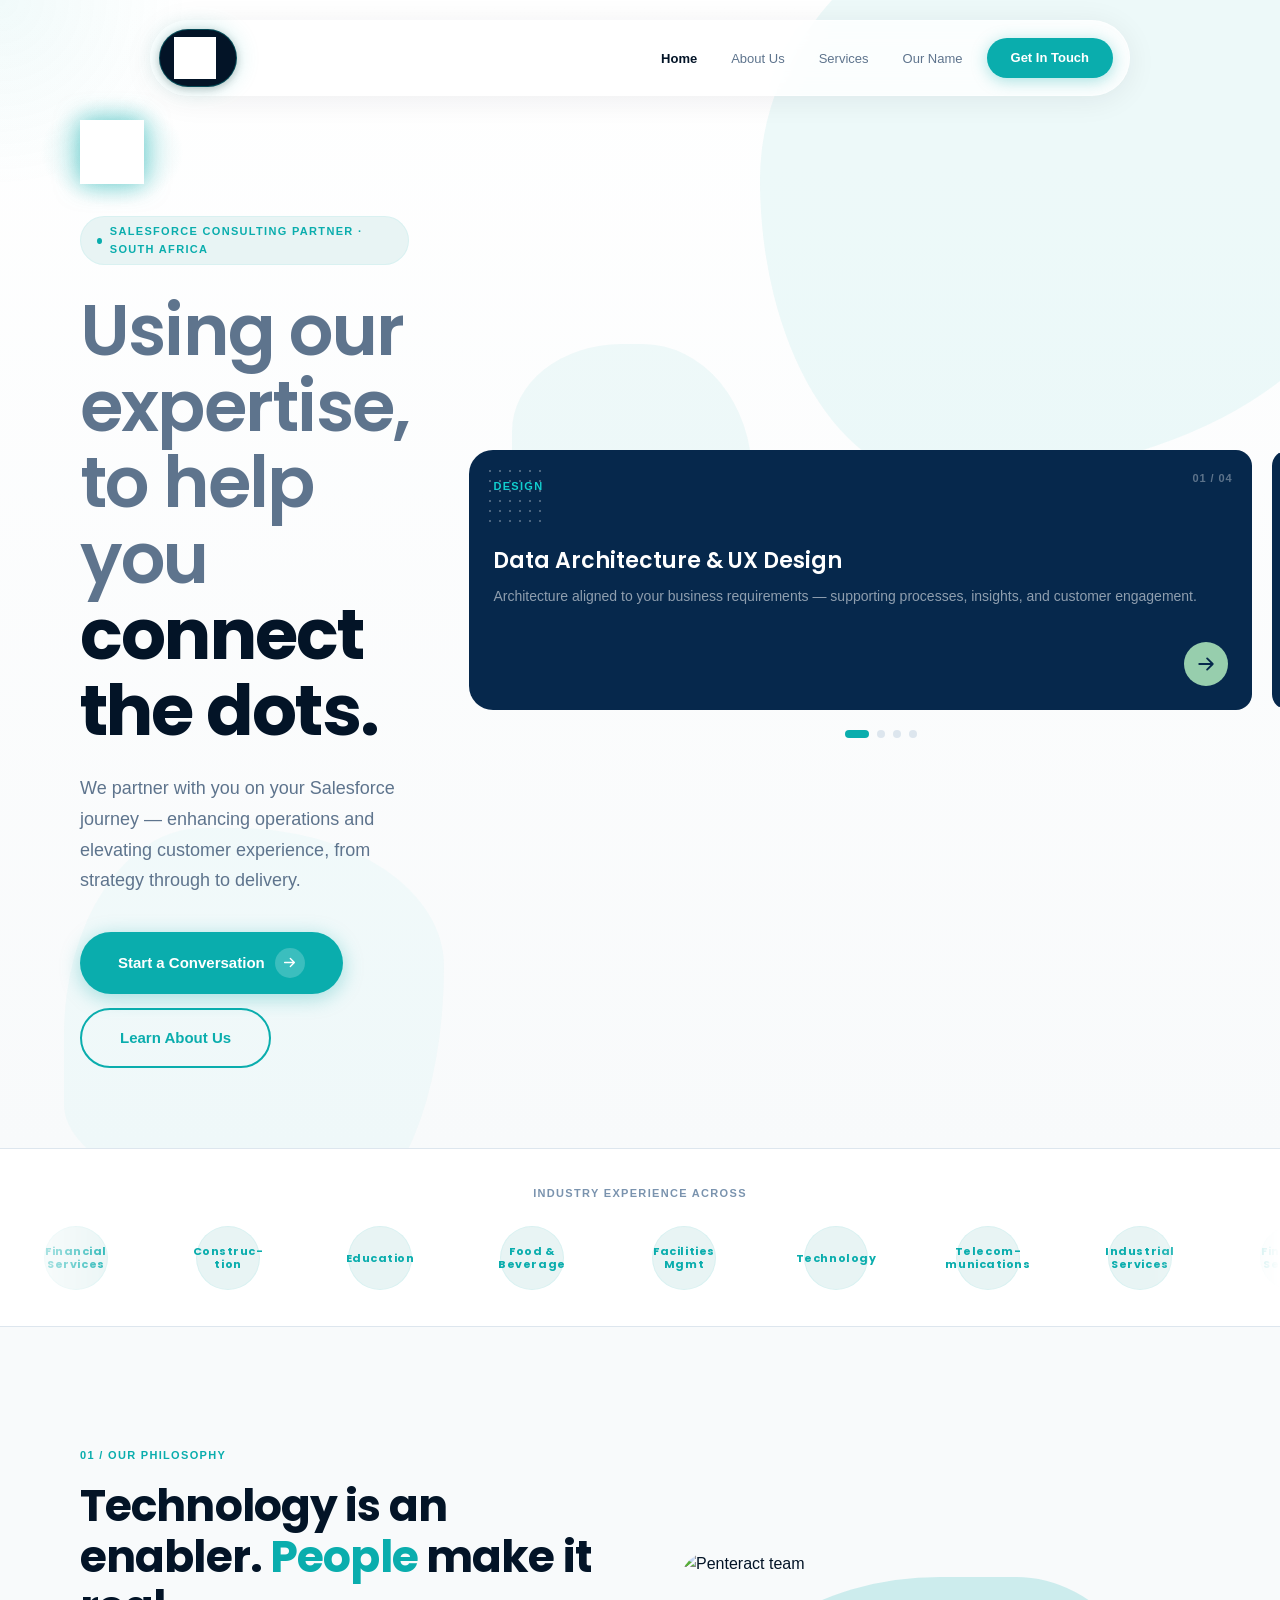
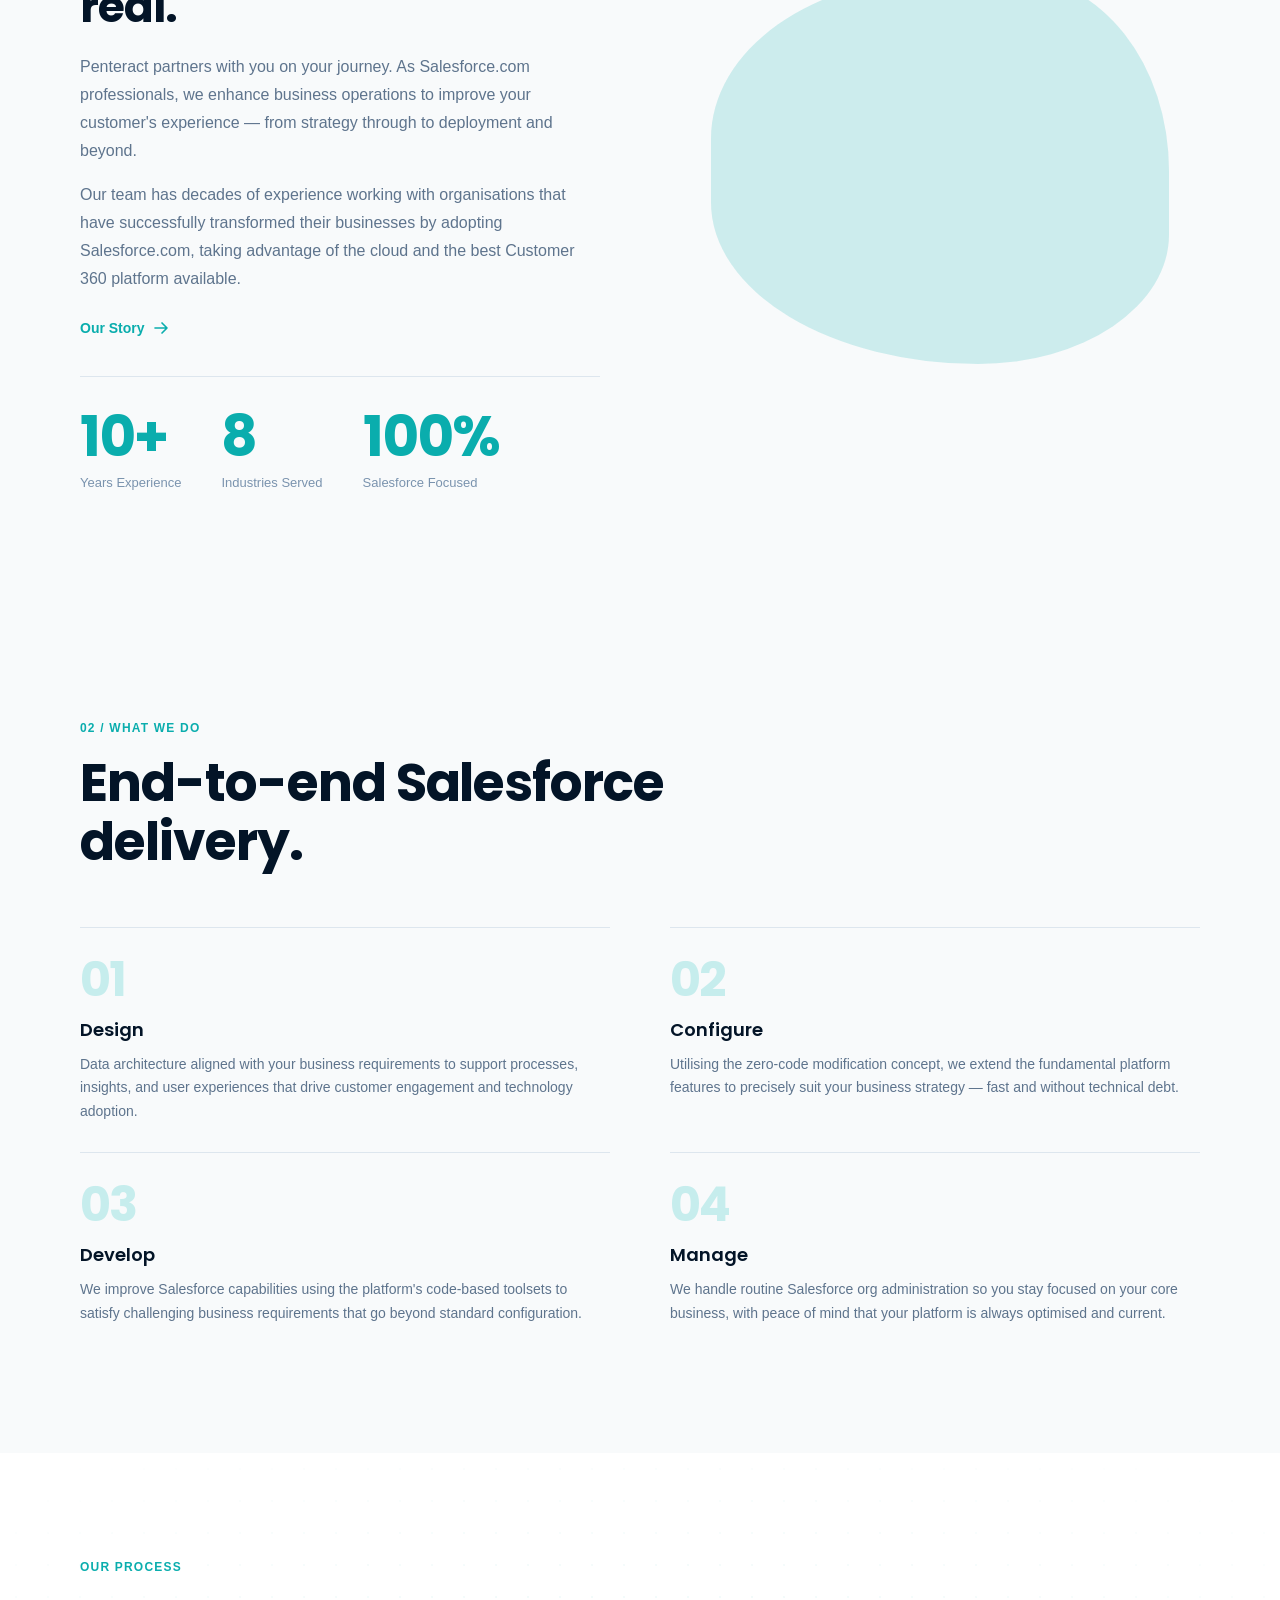
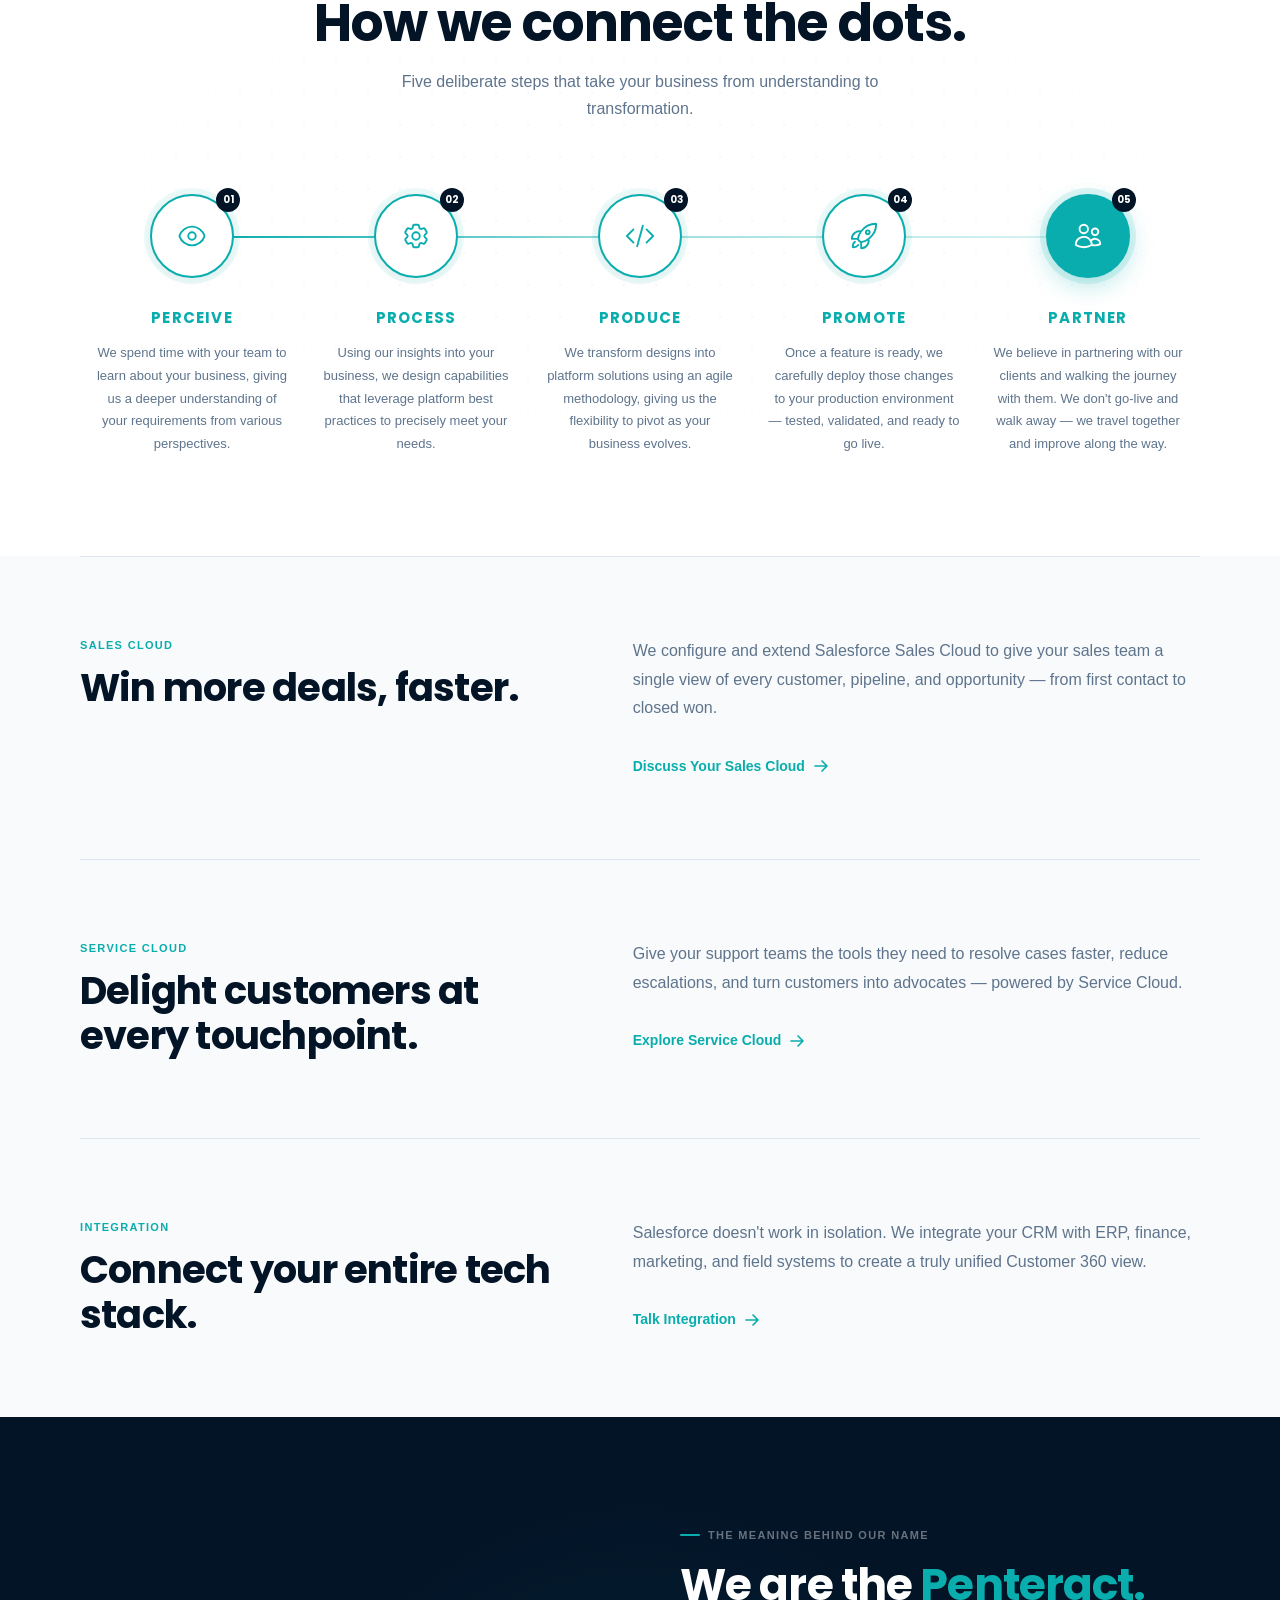
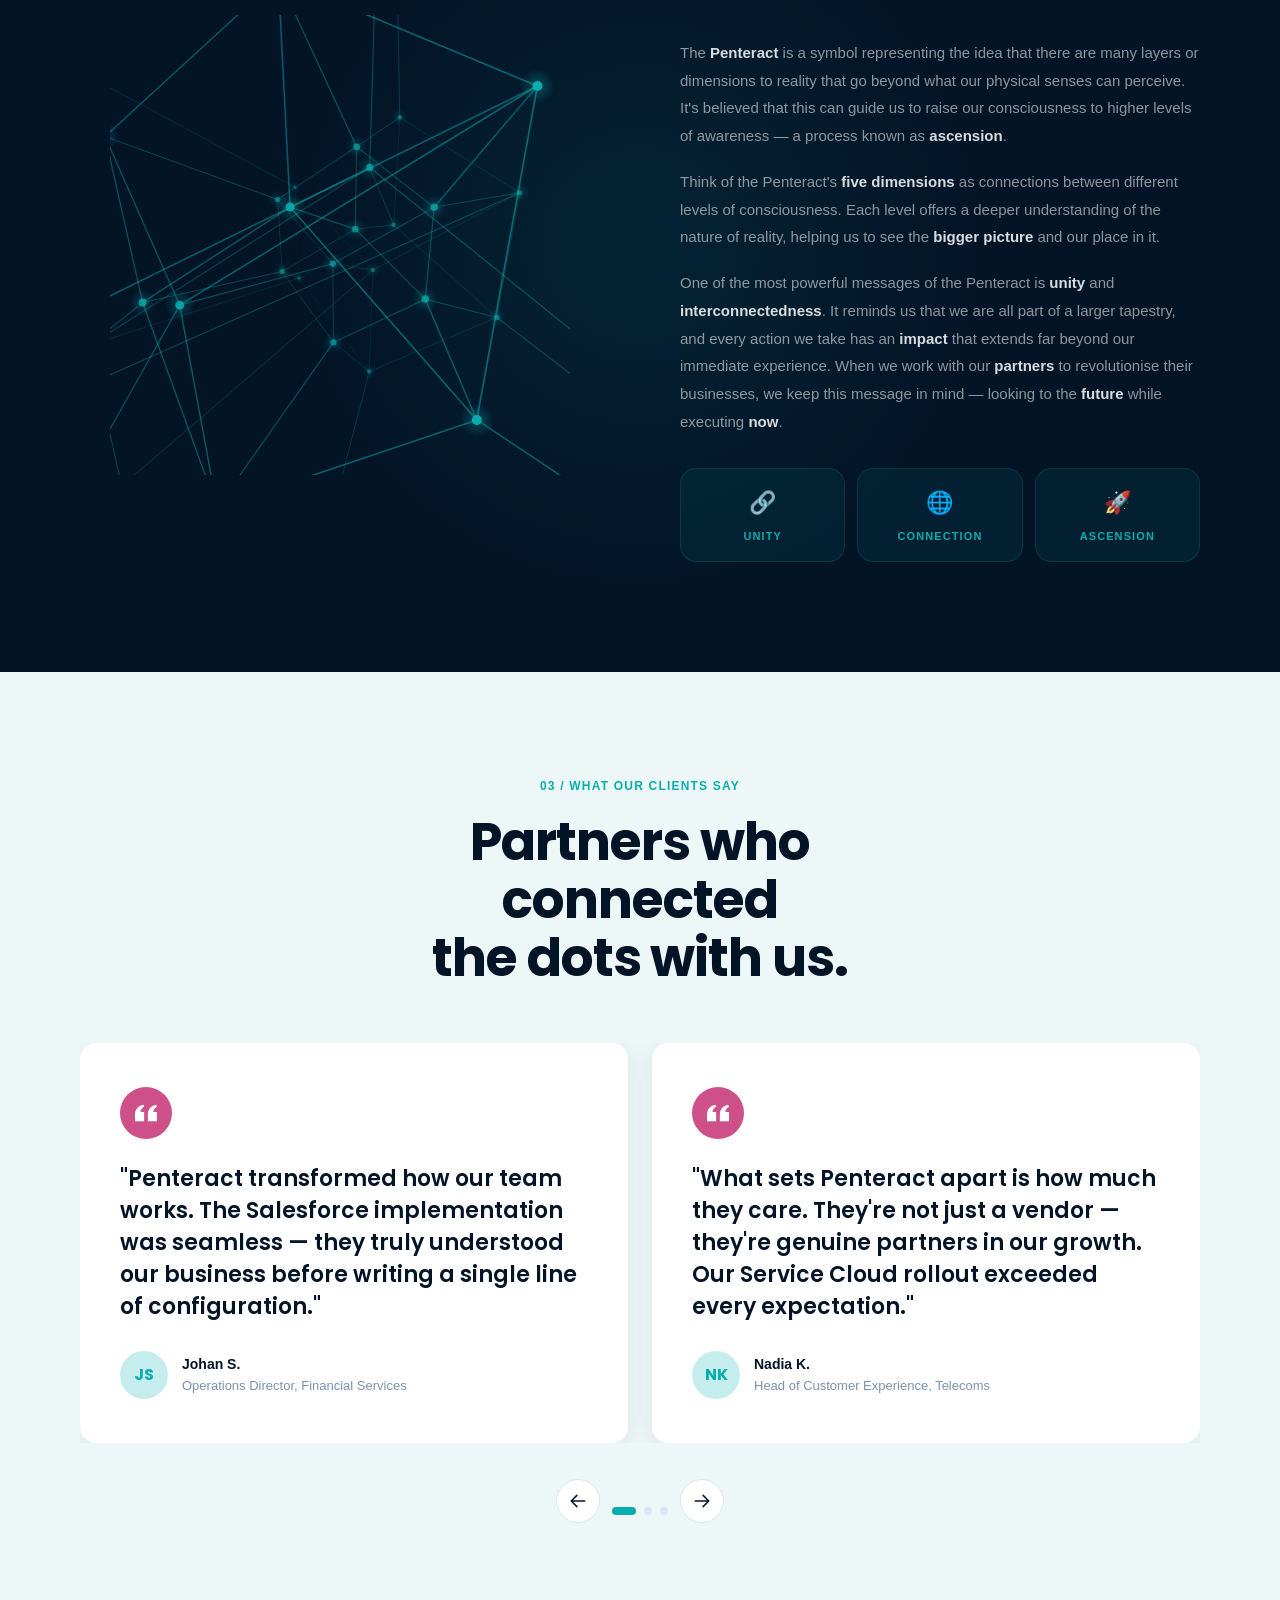
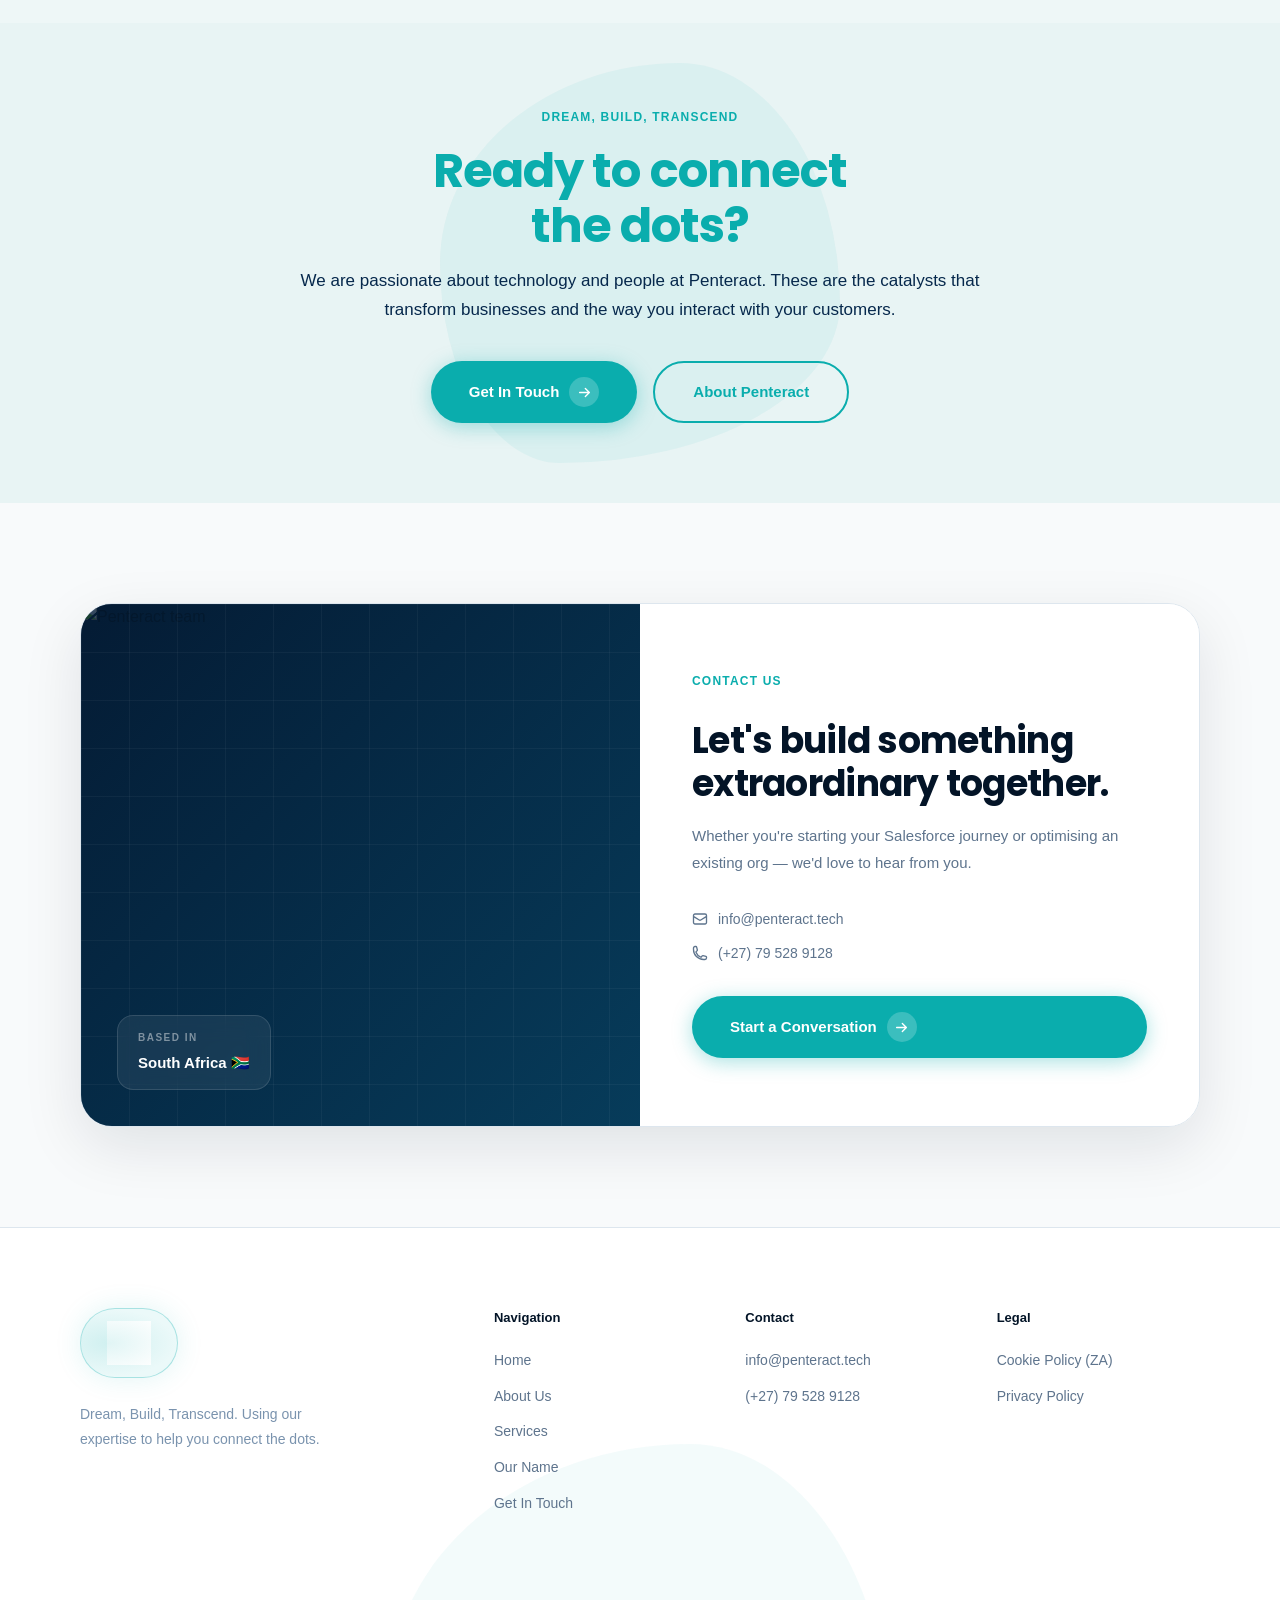
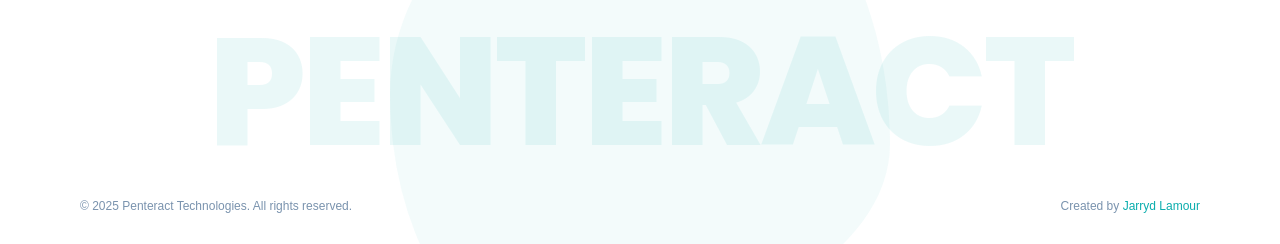
==== commit cd13f11b: "feat: make logo outstanding across the website - Hero: adds featured brand mark (64px logo with teal" ====
--- a/index.html
+++ b/index.html
@@ -168,6 +168,10 @@
 
         <!-- Left: text -->
         <div class="hero-text">
+          <div class="hero-brand-mark hero-animate-0">
+            <div class="hero-brand-glow"></div>
+            <img src="logo.png" alt="Penteract Technologies" class="hero-brand-img">
+          </div>
           <div class="hero-eyebrow hero-animate-1">
             <span class="dot"></span>
             Salesforce Consulting Partner · South Africa
--- a/css/animations.css
+++ b/css/animations.css
@@ -103,11 +103,12 @@
 }
 
 /* ── Hero text entrance helpers ── */
-.hero-animate-1 { opacity: 0; animation: fadeUp 0.9s var(--ease-out) 0.15s forwards; }
-.hero-animate-2 { opacity: 0; animation: fadeUp 0.9s var(--ease-out) 0.30s forwards; }
-.hero-animate-3 { opacity: 0; animation: fadeUp 0.9s var(--ease-out) 0.45s forwards; }
-.hero-animate-4 { opacity: 0; animation: fadeUp 0.9s var(--ease-out) 0.60s forwards; }
-.hero-animate-5 { opacity: 0; animation: fadeUp 0.9s var(--ease-out) 0.75s forwards; }
+.hero-animate-0 { opacity: 0; animation: fadeUp 0.9s var(--ease-out) 0.05s forwards; }
+.hero-animate-1 { opacity: 0; animation: fadeUp 0.9s var(--ease-out) 0.20s forwards; }
+.hero-animate-2 { opacity: 0; animation: fadeUp 0.9s var(--ease-out) 0.35s forwards; }
+.hero-animate-3 { opacity: 0; animation: fadeUp 0.9s var(--ease-out) 0.50s forwards; }
+.hero-animate-4 { opacity: 0; animation: fadeUp 0.9s var(--ease-out) 0.65s forwards; }
+.hero-animate-5 { opacity: 0; animation: fadeUp 0.9s var(--ease-out) 0.80s forwards; }
 
 /* Reduced motion */
 @media (prefers-reduced-motion: reduce) {
--- a/css/components.css
+++ b/css/components.css
@@ -134,32 +134,65 @@
 .nav-logo-wrap {
   display: flex;
   align-items: center;
-  padding: 6px 18px 6px 12px;
+  padding: 7px 20px 7px 14px;
   background: var(--dark-800);
   border-radius: var(--radius-pill);
-  border: 1px solid rgba(10, 173, 173, 0.28);
-  box-shadow: 0 0 20px rgba(10, 173, 173, 0.16), 0 2px 8px rgba(0,0,0,0.20);
+  border: 1px solid rgba(10, 173, 173, 0.35);
+  box-shadow: 0 0 24px rgba(10, 173, 173, 0.20), 0 2px 8px rgba(0,0,0,0.24);
+  animation: logoNavGlow 5s ease-in-out infinite;
   transition:
     box-shadow var(--duration-base) var(--ease-out),
     border-color var(--duration-base),
     transform var(--duration-fast) var(--ease-out);
   flex-shrink: 0;
+  position: relative;
+  overflow: hidden;
+}
+.nav-logo-wrap::after {
+  content: '';
+  position: absolute;
+  top: 0; left: -100%;
+  width: 60%;
+  height: 100%;
+  background: linear-gradient(90deg, transparent, rgba(255,255,255,0.10), transparent);
+  transform: skewX(-20deg);
+  transition: none;
+  pointer-events: none;
+}
+.nav-logo-wrap:hover::after {
+  animation: logoShimmer 0.65s ease forwards;
 }
 .nav-logo-wrap:hover {
-  box-shadow: 0 0 32px rgba(10, 173, 173, 0.32), 0 4px 16px rgba(0,0,0,0.24);
-  border-color: rgba(10, 173, 173, 0.55);
+  box-shadow: 0 0 40px rgba(10, 173, 173, 0.45), 0 4px 20px rgba(0,0,0,0.28);
+  border-color: rgba(10, 173, 173, 0.70);
   transform: translateY(-1px);
 }
 .nav-logo {
   /* Transparent PNG — invert to pure white on the dark pill background */
-  height: 34px;
+  height: 42px;
   width: auto;
   filter: brightness(0) invert(1);
   display: block;
-  transition: opacity var(--duration-base);
+  transition: opacity var(--duration-base), filter var(--duration-base);
 }
 .nav-logo-wrap:hover .nav-logo {
-  opacity: 0.88;
+  opacity: 0.92;
+  filter: brightness(0) invert(1) drop-shadow(0 0 6px rgba(255,255,255,0.5));
+}
+
+@keyframes logoNavGlow {
+  0%, 100% {
+    box-shadow: 0 0 24px rgba(10, 173, 173, 0.20), 0 2px 8px rgba(0,0,0,0.24);
+    border-color: rgba(10, 173, 173, 0.35);
+  }
+  50% {
+    box-shadow: 0 0 38px rgba(10, 173, 173, 0.38), 0 4px 14px rgba(0,0,0,0.24);
+    border-color: rgba(10, 173, 173, 0.60);
+  }
+}
+@keyframes logoShimmer {
+  0%   { left: -100%; }
+  100% { left: 150%; }
 }
 
 /* Links */
@@ -401,25 +434,38 @@
 .footer-logo-wrap {
   display: inline-flex;
   align-items: center;
-  padding: 10px 22px;
-  /* White bg pill so the transparent PNG renders with its natural teal+black colors */
-  background: rgba(255, 255, 255, 0.06);
-  border: 1px solid rgba(255, 255, 255, 0.12);
+  padding: 12px 26px;
+  background: rgba(10, 173, 173, 0.08);
+  border: 1px solid rgba(10, 173, 173, 0.30);
   border-radius: var(--radius-pill);
   margin-bottom: 20px;
+  box-shadow: 0 0 28px rgba(10, 173, 173, 0.12);
   transition: border-color var(--duration-base), box-shadow var(--duration-base), background var(--duration-base);
+  position: relative;
+  overflow: hidden;
+}
+.footer-logo-wrap::after {
+  content: '';
+  position: absolute;
+  inset: 0;
+  border-radius: var(--radius-pill);
+  background: radial-gradient(ellipse at 30% 50%, rgba(10,173,173,0.12) 0%, transparent 70%);
+  pointer-events: none;
 }
 .footer-logo-wrap:hover {
-  background: rgba(255, 255, 255, 0.10);
-  border-color: rgba(10, 173, 173, 0.40);
-  box-shadow: 0 0 22px rgba(10, 173, 173, 0.14);
+  background: rgba(10, 173, 173, 0.14);
+  border-color: rgba(10, 173, 173, 0.55);
+  box-shadow: 0 0 40px rgba(10, 173, 173, 0.28), 0 4px 20px rgba(0,0,0,0.20);
 }
 .footer-logo {
-  /* Natural colors show on the semi-transparent pill — logo is transparent PNG */
-  height: 34px;
-  filter: brightness(0) invert(1);  /* white on dark footer */
+  height: 44px;
+  filter: brightness(0) invert(1);
   display: block;
-  transition: filter var(--duration-base);
+  transition: filter var(--duration-base), transform var(--duration-base);
+}
+.footer-logo-wrap:hover .footer-logo {
+  filter: brightness(0) invert(1) drop-shadow(0 0 8px rgba(255,255,255,0.4));
+  transform: scale(1.03);
 }
 
 /* ── Responsive ── */
--- a/css/sections.css
+++ b/css/sections.css
@@ -1,4 +1,39 @@
 /* ─── SECTIONS ─── */
+
+/* ════════════════════════════
+   HERO BRAND MARK (logo featured above hero text)
+════════════════════════════ */
+.hero-brand-mark {
+  position: relative;
+  display: inline-flex;
+  align-items: center;
+  margin-bottom: 32px;
+}
+.hero-brand-glow {
+  position: absolute;
+  inset: -24px -40px;
+  background: radial-gradient(ellipse at center, rgba(10,173,173,0.22) 0%, transparent 70%);
+  border-radius: 50%;
+  animation: heroLogoGlow 4s ease-in-out infinite;
+  pointer-events: none;
+}
+.hero-brand-img {
+  height: 64px;
+  width: auto;
+  display: block;
+  position: relative;
+  z-index: 1;
+  filter: brightness(0) invert(1) drop-shadow(0 0 12px rgba(10,173,173,0.60));
+  animation: heroLogoFloat 6s ease-in-out infinite;
+}
+@keyframes heroLogoGlow {
+  0%, 100% { opacity: 0.7; transform: scale(1); }
+  50%       { opacity: 1;   transform: scale(1.08); }
+}
+@keyframes heroLogoFloat {
+  0%, 100% { transform: translateY(0px); }
+  50%       { transform: translateY(-4px); }
+}
 
 /* ════════════════════════════
    HOW WE CONNECT THE DOTS
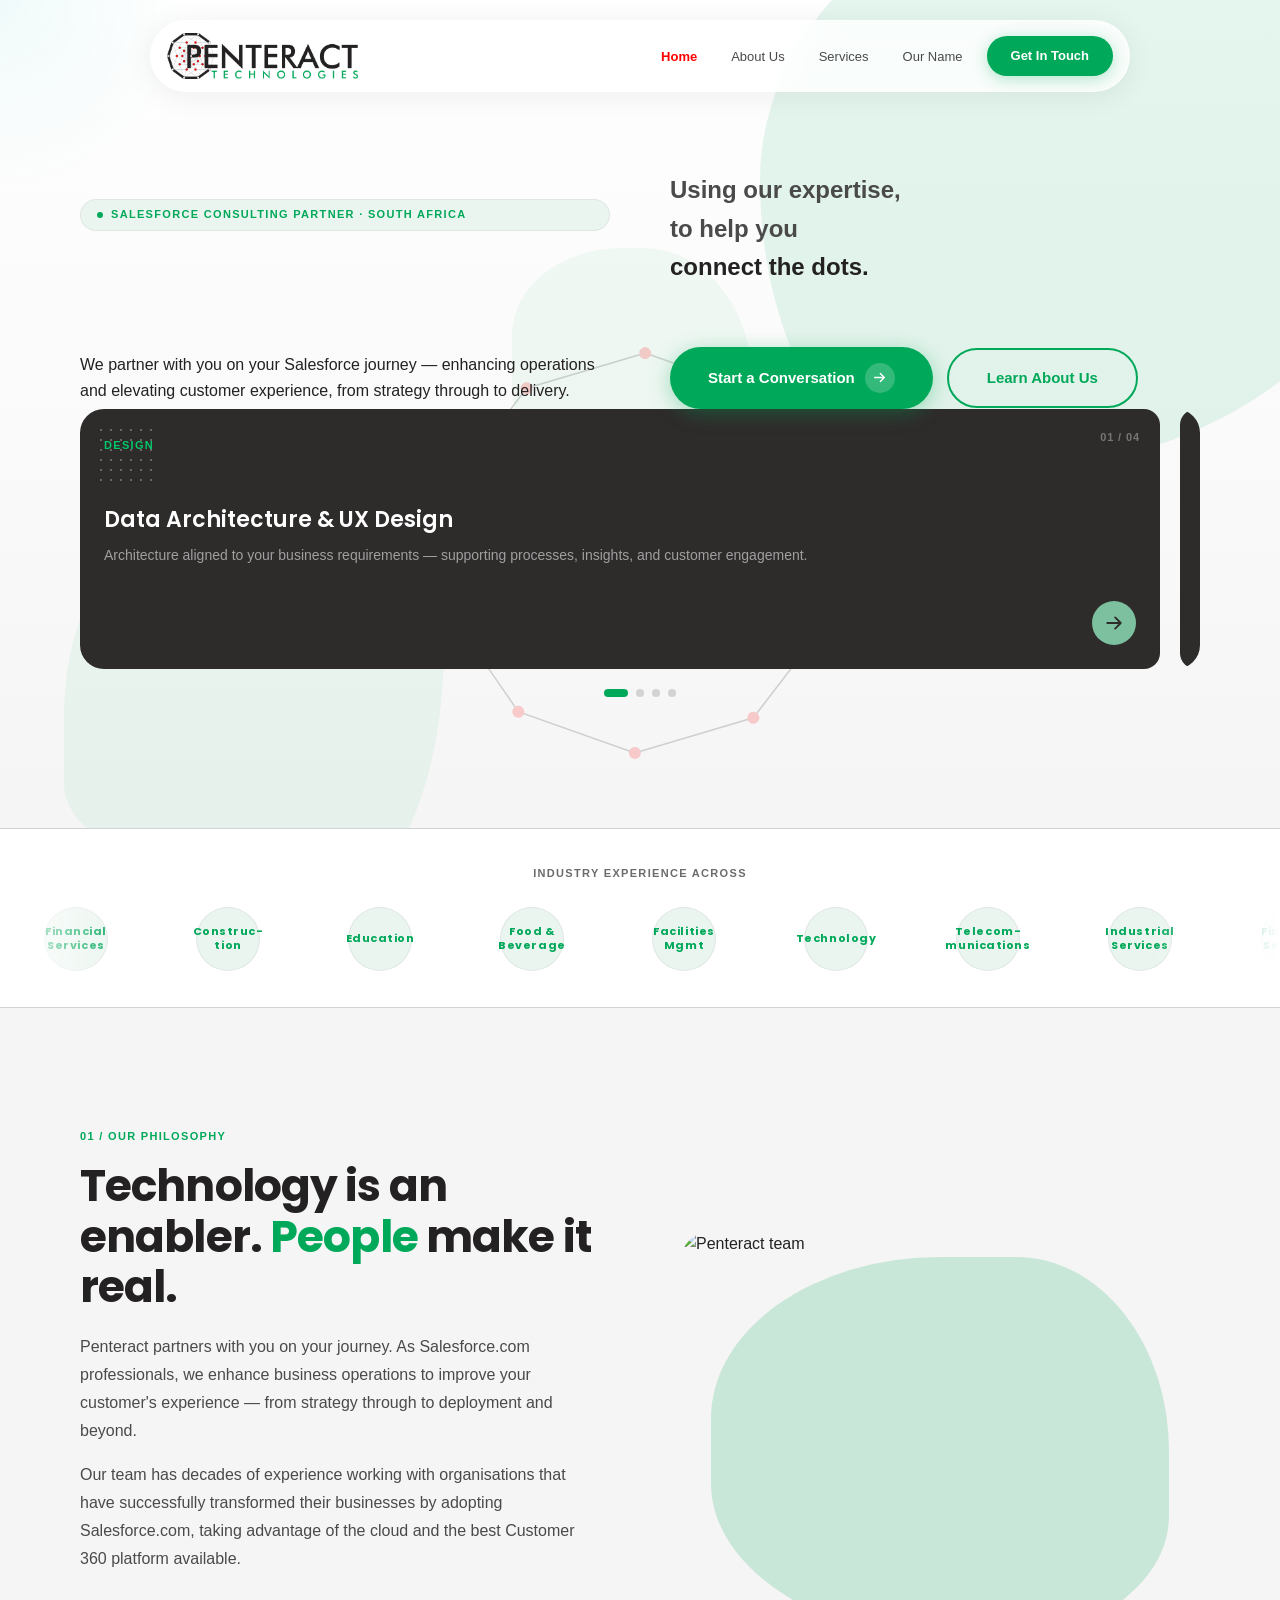
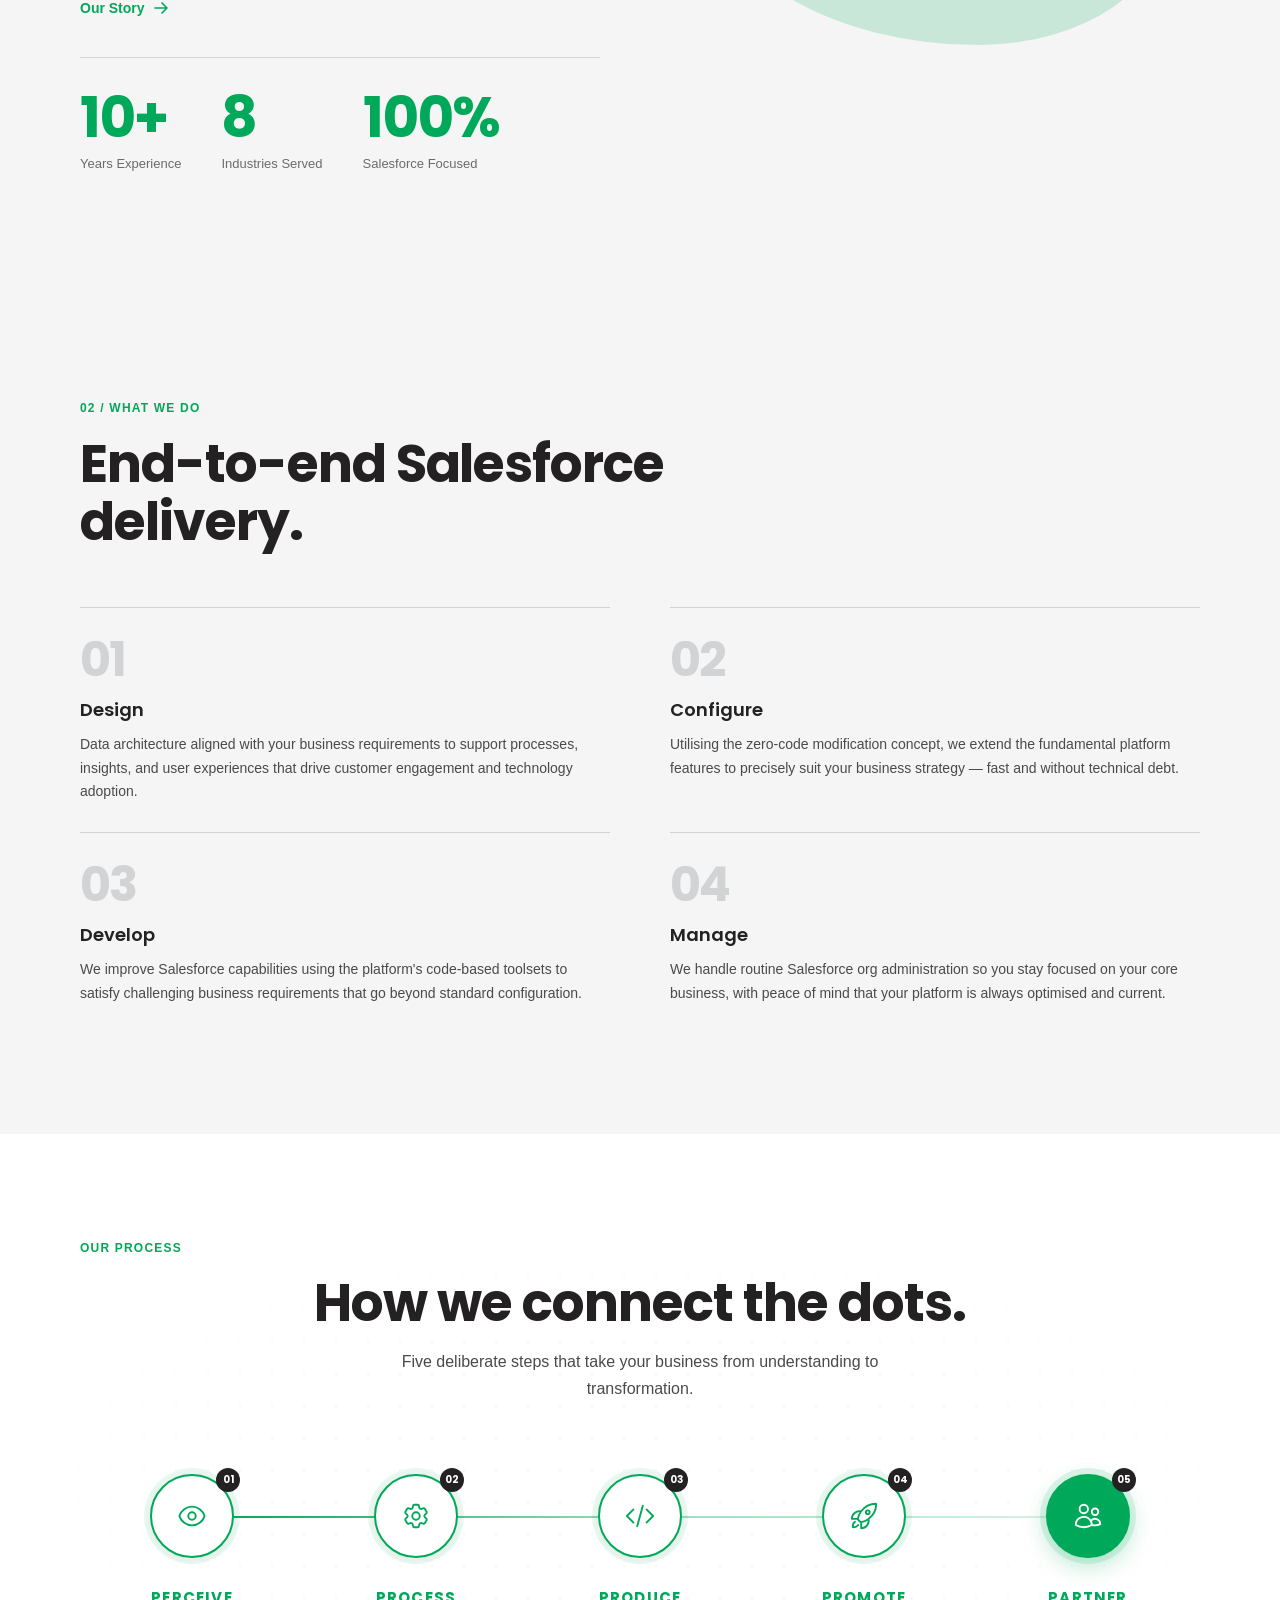
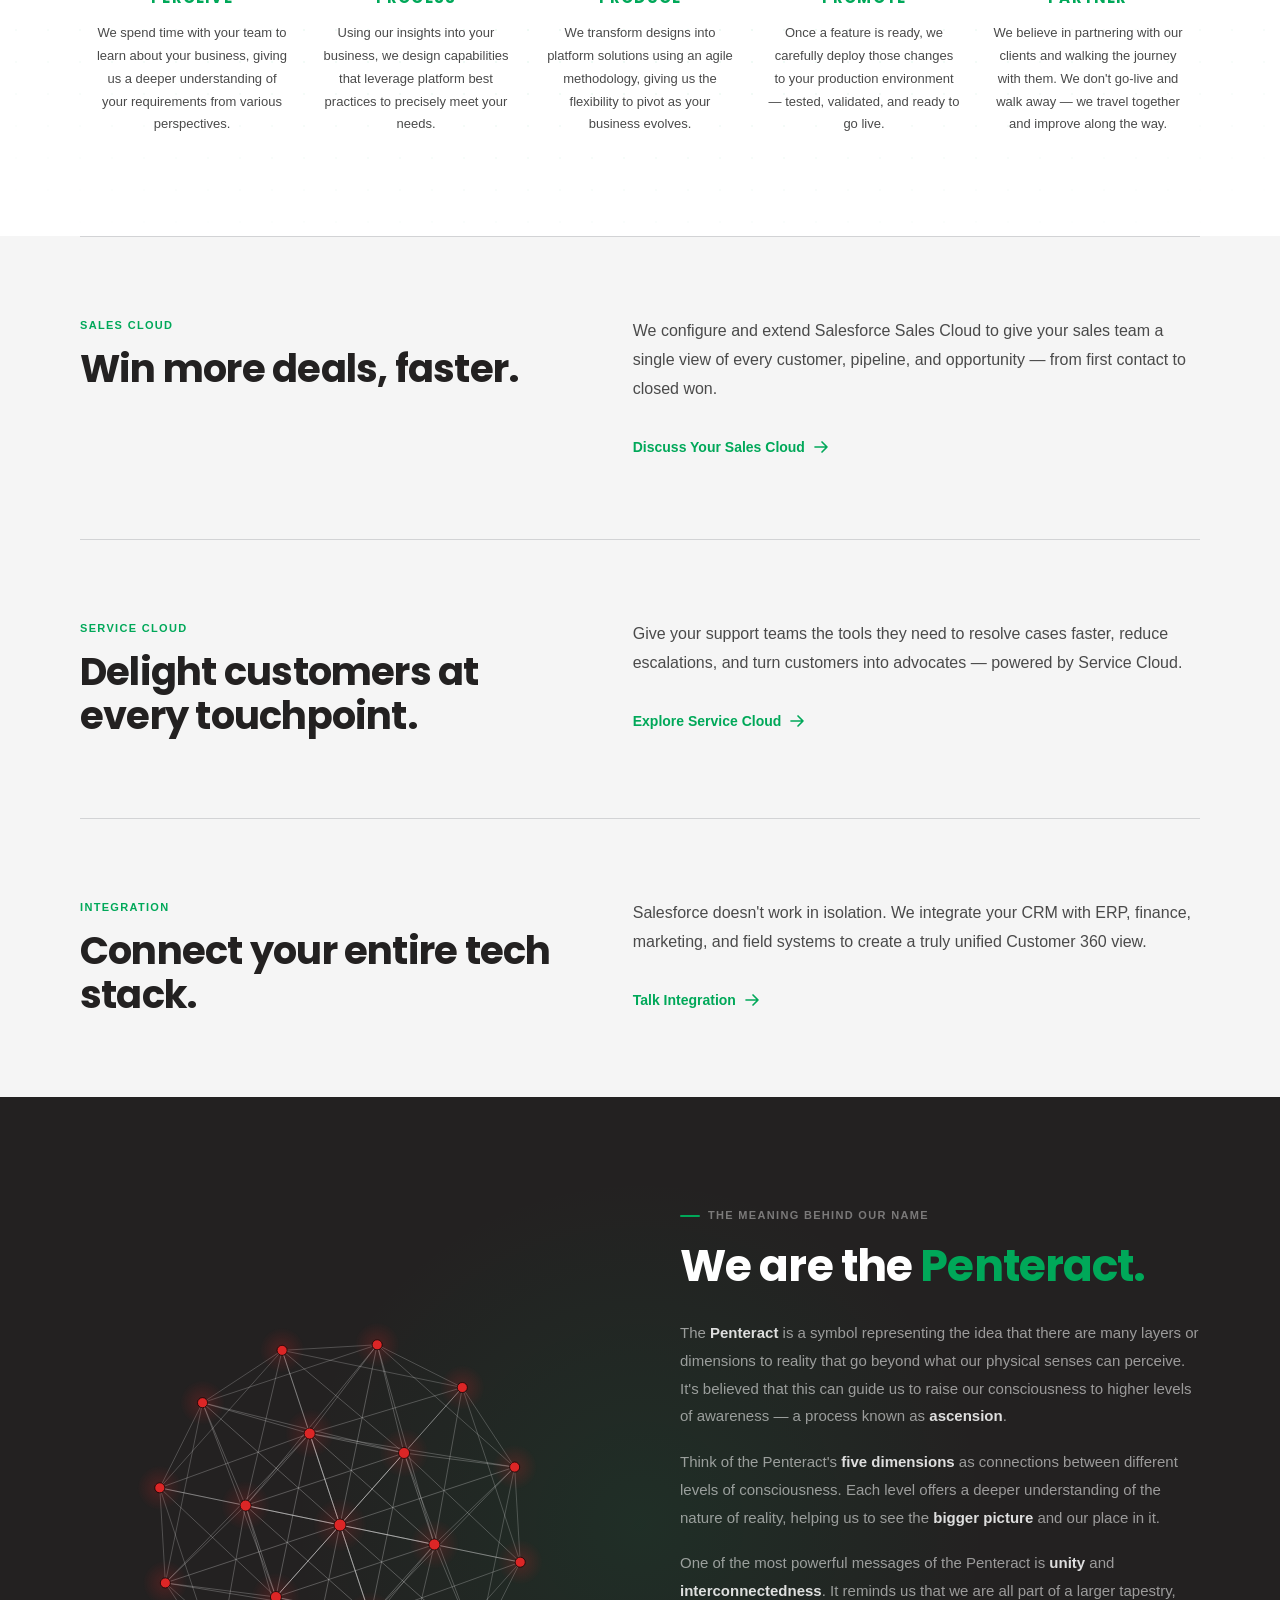
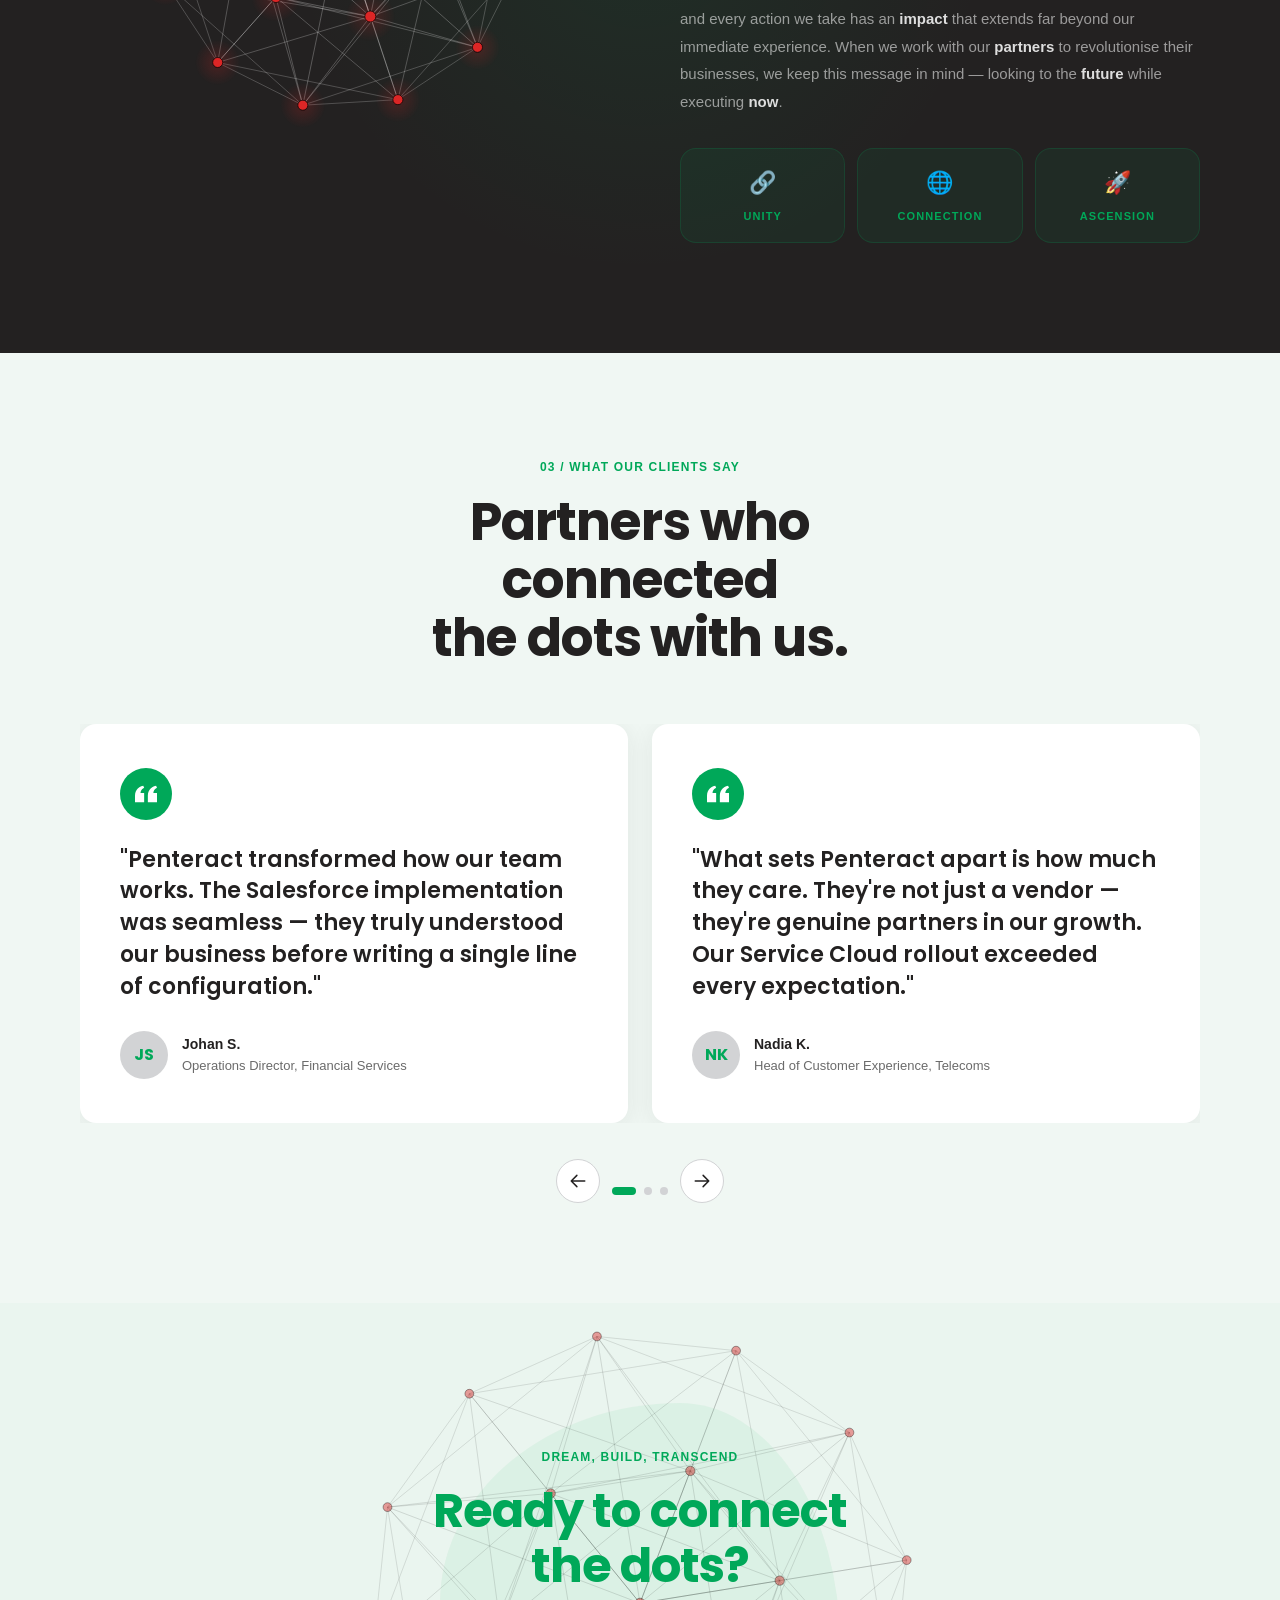
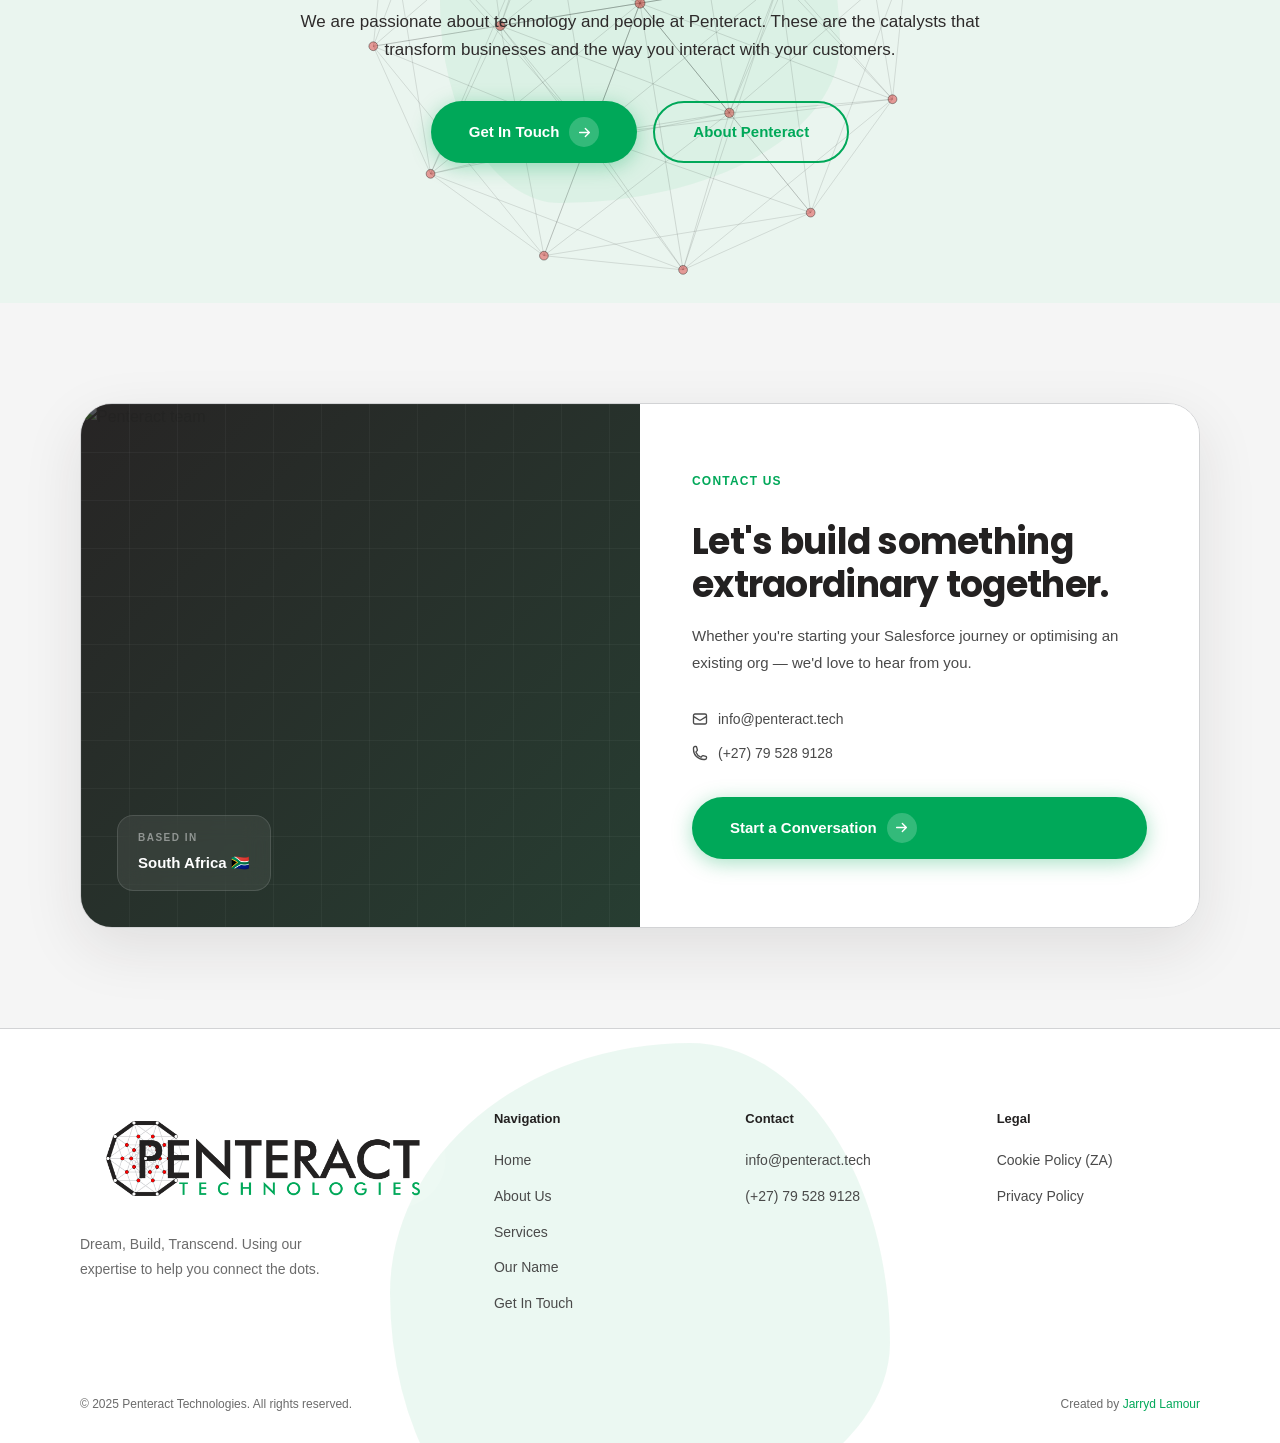
==== commit 24fd0963: "feat: add Gosset polytope animation to symbol section and interactive CTA band - Replace penteract.j" ====
--- a/index.html
+++ b/index.html
@@ -30,7 +30,7 @@
       width: 700px; height: 700px;
       top: 50%; left: 50%;
       transform: translate(-50%, -50%);
-      background: radial-gradient(ellipse, rgba(10,173,173,0.10) 0%, transparent 70%);
+      background: radial-gradient(ellipse, rgba(0, 168, 89, 0.10) 0%, transparent 70%);
       border-radius: 50%;
       pointer-events: none;
       animation: glowPulse 6s ease-in-out infinite;
@@ -101,14 +101,14 @@
     .symbol-pillar {
       padding: 16px 14px;
       border-radius: var(--radius-md);
-      background: rgba(10, 173, 173, 0.08);
-      border: 1px solid rgba(10, 173, 173, 0.18);
+      background: rgba(0, 168, 89, 0.08);
+      border: 1px solid rgba(0, 168, 89, 0.18);
       text-align: center;
       transition: background var(--duration-base), border-color var(--duration-base);
     }
     .symbol-pillar:hover {
-      background: rgba(10, 173, 173, 0.14);
-      border-color: rgba(10, 173, 173, 0.36);
+      background: rgba(0, 168, 89, 0.14);
+      border-color: rgba(0, 168, 89, 0.36);
     }
     .symbol-pillar-icon {
       font-size: 22px;
@@ -127,6 +127,29 @@
       .symbol-inner { grid-template-columns: 1fr; gap: 48px; }
       .symbol-pillars { grid-template-columns: repeat(3, 1fr); gap: 8px; }
     }
+
+    /* ── CTA band interactive canvas ── */
+    #ctaBandCanvas {
+      position: absolute;
+      inset: 0;
+      width: 100%;
+      height: 100%;
+      pointer-events: none;
+      z-index: 0;
+    }
+
+    /* ── Decagon canvas — hero background decoration ── */
+    #decagonCanvas {
+      position: absolute;
+      top: 50%;
+      left: 50%;
+      transform: translate(-50%, -50%);
+      width: 520px;
+      height: 520px;
+      opacity: 0.18;
+      pointer-events: none;
+      z-index: 0;
+    }
   </style>
 </head>
 <body>
@@ -137,7 +160,7 @@
   <div class="nav-wrap">
     <nav class="nav-pill">
       <a href="index.html" class="nav-logo-wrap">
-        <img src="logo.png" alt="Penteract Technologies" class="nav-logo">
+        <img src="image.png" alt="Penteract Technologies" class="nav-logo">
       </a>
       <button class="nav-toggle" id="navToggle" aria-label="Toggle menu">
         <span></span><span></span><span></span>
@@ -167,11 +190,6 @@
       <div class="hero-inner">
 
         <!-- Left: text -->
-        <div class="hero-text">
-          <div class="hero-brand-mark hero-animate-0">
-            <div class="hero-brand-glow"></div>
-            <img src="logo.png" alt="Penteract Technologies" class="hero-brand-img">
-          </div>
           <div class="hero-eyebrow hero-animate-1">
             <span class="dot"></span>
             Salesforce Consulting Partner · South Africa
@@ -201,6 +219,7 @@
 
         <!-- Right: solution card carousel -->
         <div class="hero-carousel-wrap hero-animate-5">
+          <canvas id="decagonCanvas" width="520" height="520" aria-hidden="true"></canvas>
           <div class="hero-carousel" id="heroCarousel">
             <div class="hero-carousel-track" id="heroTrack">
 
@@ -653,7 +672,8 @@
   <!-- ══════════════════════════
        CTA BAND
   ══════════════════════════ -->
-  <section class="cta-band reveal">
+  <section class="cta-band reveal" id="ctaBandSection">
+    <canvas id="ctaBandCanvas" aria-hidden="true"></canvas>
     <div class="blob"></div>
     <div class="cta-band-inner">
       <div class="eyebrow" style="justify-content:center; color:var(--primary); margin-bottom:16px;">Dream, Build, Transcend</div>
@@ -727,7 +747,7 @@
       <div class="footer-grid">
         <div>
           <a href="index.html" class="footer-logo-wrap">
-            <img src="logo.png" alt="Penteract Technologies" class="footer-logo">
+            <img src="image.png" alt="Penteract Technologies" class="footer-logo">
           </a>
           <p class="footer-brand-desc">Dream, Build, Transcend. Using our expertise to help you connect the dots.</p>
         </div>
@@ -756,7 +776,6 @@
           </ul>
         </div>
       </div>
-      <div class="footer-wordmark">PENTERACT</div>
       <div class="footer-bottom">
         <span>&copy; 2025 Penteract Technologies. All rights reserved.</span>
         <span>Created by <a href="#">Jarryd Lamour</a></span>
@@ -766,6 +785,59 @@
 
   <script src="js/main.js"></script>
   <script src="js/penteract.js"></script>
+  <script src="js/ctaband.js"></script>
+
+  <script>
+    /* ── Animated decagon — hero background decoration ── */
+    (function () {
+      const canvas = document.getElementById('decagonCanvas');
+      if (!canvas) return;
+      const ctx = canvas.getContext('2d');
+      const cx = canvas.width / 2;
+      const cy = canvas.height / 2;
+      const radius = 200;
+      const numPoints = 10;
+      let angle = 0;
+
+      function draw() {
+        ctx.clearRect(0, 0, canvas.width, canvas.height);
+        ctx.save();
+        ctx.translate(cx, cy);
+        ctx.rotate(angle);
+        ctx.translate(-cx, -cy);
+
+        /* Edges — charcoal */
+        ctx.strokeStyle = '#232121';
+        ctx.lineWidth = 1.5;
+        ctx.beginPath();
+        for (let i = 0; i < numPoints; i++) {
+          const a = (i / numPoints) * Math.PI * 2;
+          const x = cx + radius * Math.cos(a);
+          const y = cy + radius * Math.sin(a);
+          i === 0 ? ctx.moveTo(x, y) : ctx.lineTo(x, y);
+        }
+        ctx.closePath();
+        ctx.stroke();
+
+        /* Nodes — brand red accent */
+        ctx.fillStyle = '#FF0000';
+        for (let i = 0; i < numPoints; i++) {
+          const a = (i / numPoints) * Math.PI * 2;
+          const x = cx + radius * Math.cos(a);
+          const y = cy + radius * Math.sin(a);
+          ctx.beginPath();
+          ctx.arc(x, y, 6, 0, Math.PI * 2);
+          ctx.fill();
+        }
+
+        ctx.restore();
+        angle += 0.004;
+        requestAnimationFrame(draw);
+      }
+
+      draw();
+    })();
+  </script>
 
 </body>
 </html>
--- a/css/tokens.css
+++ b/css/tokens.css
@@ -1,48 +1,58 @@
 /* ─── DESIGN TOKENS — Penteract Redesign ─── */
 :root {
-  /* ── Brand ── */
-  --primary:         #0AADAD;
-  --primary-dark:    #088F8F;
-  --primary-light:   #12CFCF;
-  --primary-glow:    rgba(10, 173, 173, 0.18);
-  --primary-glow-sm: rgba(10, 173, 173, 0.08);
+  /* ══════════════════════════════════════════
+     BRAND COLOUR PALETTE — centrally managed
+  ══════════════════════════════════════════ */
+  --color-primary:    #00A859;   /* Primary Green */
+  --color-accent:     #FF0000;   /* Brand Red — accent only, never as background */
+  --color-charcoal:   #232121;   /* Near-Black / Charcoal */
+  --color-grey-light: #D2D3D5;   /* Light Grey */
+  --color-text:       #4A4A4A;   /* Body Text Dark Grey */
+  --color-white:      #FFFFFF;   /* White */
 
-  /* ── Dark palette ── */
-  --dark-900:        #020D18;
-  --dark-800:        #031427;   /* deep charcoal — headings */
-  --dark-700:        #06284C;   /* deep navy — solution cards */
-  --dark-600:        #053040;   /* dark teal — alternate cards */
+  /* ── Primary (Brand Green) ── */
+  --primary:         #00A859;
+  --primary-dark:    #008a47;
+  --primary-light:   #00c96a;
+  --primary-glow:    rgba(0, 168, 89, 0.18);
+  --primary-glow-sm: rgba(0, 168, 89, 0.08);
+
+  /* ── Dark palette (Charcoal) ── */
+  --dark-900:        #1a1919;   /* very dark charcoal */
+  --dark-800:        #232121;   /* near-black / charcoal — headings, strong elements */
+  --dark-700:        #2e2b2b;   /* dark charcoal — solution cards */
+  --dark-600:        #3a3737;   /* medium-dark charcoal — alternate cards */
 
   /* ── Neutrals ── */
-  --muted:           #5E748D;   /* nav links, body text */
-  --text-primary:    #031427;
-  --text-secondary:  #5E748D;
-  --text-muted:      #7A93AE;
-  --text-faint:      #B0C3D4;
+  --muted:           #4A4A4A;   /* nav links, body text */
+  --text-primary:    #232121;
+  --text-secondary:  #4A4A4A;
+  --text-muted:      #6B6B6B;
+  --text-faint:      #A0A0A0;
 
   /* ── Backgrounds ── */
-  --bg-body:         #F8FAFB;
+  --bg-body:         #f5f5f5;
   --bg-surface:      #FFFFFF;
-  --bg-subtle:       #EEF7F7;
-  --bg-lavender:     #E8F4F4;
+  --bg-subtle:       #F0F7F3;   /* very light green tint — testimonials bg */
+  --bg-lavender:     #EAF5EF;   /* light green tint — eyebrow pills, CTA band */
   --bg-nav:          rgba(255, 255, 255, 0.79);
 
   /* ── Tints ── */
-  --tint-light:      #C6EDED;   /* icon bg, highlights */
-  --accent-pink:     #CE5088;
-  --accent-purple:   #4A1060;
-  --mint:            #97CEAD;   /* arrow circle buttons */
+  --tint-light:      #D2D3D5;   /* brand light grey — icon bg, decorative numbers */
+  --accent-pink:     #00A859;   /* repurposed to primary green — quote icon bg */
+  --accent-purple:   #232121;   /* repurposed to charcoal */
+  --mint:            #7DC0A0;   /* soft green — arrow circle buttons */
 
   /* ── Borders ── */
-  --border:          #DDE6EE;
-  --border-light:    rgba(198, 237, 237, 0.45);
+  --border:          #D2D3D5;
+  --border-light:    rgba(210, 211, 213, 0.45);
 
   /* ── Shadows ── */
-  --shadow-card:     0 4px 24px rgba(3, 20, 39, 0.08);
-  --shadow-sm:       0 2px 8px  rgba(3, 20, 39, 0.06);
-  --shadow-md:       0 8px 32px rgba(3, 20, 39, 0.08);
-  --shadow-lg:       0 20px 60px rgba(3, 20, 39, 0.10);
-  --shadow-glow:     0 0 40px rgba(10, 173, 173, 0.22);
+  --shadow-card:     0 4px 24px rgba(35, 33, 33, 0.08);
+  --shadow-sm:       0 2px 8px  rgba(35, 33, 33, 0.06);
+  --shadow-md:       0 8px 32px rgba(35, 33, 33, 0.08);
+  --shadow-lg:       0 20px 60px rgba(35, 33, 33, 0.10);
+  --shadow-glow:     0 0 40px rgba(0, 168, 89, 0.22);
 
   /* ── Typography ── */
   --font:         -apple-system, BlinkMacSystemFont, "Segoe UI", Roboto, sans-serif;
--- a/css/components.css
+++ b/css/components.css
@@ -29,9 +29,9 @@
 .btn--primary {
   background: var(--primary);
   color: #fff;
-  box-shadow: 0 4px 20px rgba(10, 173, 173, 0.35);
-}
-.btn--primary:hover { box-shadow: 0 6px 28px rgba(10, 173, 173, 0.5); }
+  box-shadow: 0 4px 20px rgba(0, 168, 89, 0.35);
+}
+.btn--primary:hover { box-shadow: 0 6px 28px rgba(0, 168, 89, 0.5); }
 
 .btn--outline {
   background: transparent;
@@ -96,7 +96,7 @@
 }
 .arrow-btn:hover {
   transform: scale(1.1);
-  background: #7dbe99;
+  background: #5fa882;
 }
 .arrow-btn svg { width: 18px; height: 18px; color: var(--dark-700); }
 
@@ -123,76 +123,31 @@
   -webkit-backdrop-filter: blur(12px);
   border-radius: var(--radius-pill);
   border: 1px solid rgba(255,255,255,0.55);
-  box-shadow: 0 4px 30px rgba(3, 20, 39, 0.07);
+  box-shadow: 0 4px 30px rgba(35, 33, 33, 0.07);
   transition: box-shadow var(--duration-slow);
 }
 .nav-pill.scrolled {
-  box-shadow: 0 8px 48px rgba(3, 20, 39, 0.12);
-}
-
-/* Logo pill — dark branded container */
+  box-shadow: 0 8px 48px rgba(35, 33, 33, 0.12);
+}
+
+/* Logo — no bubble, just the image */
 .nav-logo-wrap {
   display: flex;
   align-items: center;
-  padding: 7px 20px 7px 14px;
-  background: var(--dark-800);
-  border-radius: var(--radius-pill);
-  border: 1px solid rgba(10, 173, 173, 0.35);
-  box-shadow: 0 0 24px rgba(10, 173, 173, 0.20), 0 2px 8px rgba(0,0,0,0.24);
-  animation: logoNavGlow 5s ease-in-out infinite;
-  transition:
-    box-shadow var(--duration-base) var(--ease-out),
-    border-color var(--duration-base),
-    transform var(--duration-fast) var(--ease-out);
-  flex-shrink: 0;
-  position: relative;
-  overflow: hidden;
-}
-.nav-logo-wrap::after {
-  content: '';
-  position: absolute;
-  top: 0; left: -100%;
-  width: 60%;
-  height: 100%;
-  background: linear-gradient(90deg, transparent, rgba(255,255,255,0.10), transparent);
-  transform: skewX(-20deg);
-  transition: none;
-  pointer-events: none;
-}
-.nav-logo-wrap:hover::after {
-  animation: logoShimmer 0.65s ease forwards;
+  padding: 4px 16px 4px 8px;
+  flex: 1;
+  transition: opacity var(--duration-fast);
 }
 .nav-logo-wrap:hover {
-  box-shadow: 0 0 40px rgba(10, 173, 173, 0.45), 0 4px 20px rgba(0,0,0,0.28);
-  border-color: rgba(10, 173, 173, 0.70);
-  transform: translateY(-1px);
+  opacity: 0.85;
 }
 .nav-logo {
-  /* Transparent PNG — invert to pure white on the dark pill background */
-  height: 42px;
-  width: auto;
-  filter: brightness(0) invert(1);
+  height: 46px;
+  width: 100%;
+  max-width: 340px;
+  object-fit: contain;
+  object-position: left center;
   display: block;
-  transition: opacity var(--duration-base), filter var(--duration-base);
-}
-.nav-logo-wrap:hover .nav-logo {
-  opacity: 0.92;
-  filter: brightness(0) invert(1) drop-shadow(0 0 6px rgba(255,255,255,0.5));
-}
-
-@keyframes logoNavGlow {
-  0%, 100% {
-    box-shadow: 0 0 24px rgba(10, 173, 173, 0.20), 0 2px 8px rgba(0,0,0,0.24);
-    border-color: rgba(10, 173, 173, 0.35);
-  }
-  50% {
-    box-shadow: 0 0 38px rgba(10, 173, 173, 0.38), 0 4px 14px rgba(0,0,0,0.24);
-    border-color: rgba(10, 173, 173, 0.60);
-  }
-}
-@keyframes logoShimmer {
-  0%   { left: -100%; }
-  100% { left: 150%; }
 }
 
 /* Links */
@@ -214,29 +169,29 @@
   white-space: nowrap;
 }
 .nav-links a:hover {
-  color: var(--primary);
-  background: var(--primary-glow-sm);
-}
-.nav-links a.active { color: var(--dark-800); font-weight: 600; }
+  color: #00A859;
+  background: rgba(0, 168, 89, 0.08);
+}
+.nav-links a.active { color: #FF0000; font-weight: 600; }
 
 /* CTA in nav */
 .nav-cta-link {
   display: inline-flex;
   align-items: center;
   padding: 10px 24px !important;
-  background: var(--primary) !important;
+  background: #00A859 !important;
   color: #fff !important;
   border-radius: var(--radius-pill) !important;
   font-weight: 600 !important;
   font-size: 13px !important;
-  box-shadow: 0 3px 16px rgba(10, 173, 173, 0.35);
+  box-shadow: 0 3px 16px rgba(0, 168, 89, 0.30);
   transition: background var(--duration-base), box-shadow var(--duration-base) !important;
   margin-left: 4px;
 }
 .nav-cta-link:hover {
-  background: var(--primary-dark) !important;
+  background: #008a47 !important;
   color: #fff !important;
-  box-shadow: 0 5px 24px rgba(10, 173, 173, 0.5) !important;
+  box-shadow: 0 5px 24px rgba(0, 168, 89, 0.45) !important;
   animation: none !important;
 }
 
@@ -301,7 +256,7 @@
   pointer-events: none;
 }
 
-.card--teal { background: var(--dark-600); border-color: rgba(10,173,173,0.15); }
+.card--teal { background: var(--dark-600); border-color: rgba(0, 168, 89, 0.15); }
 
 /* Card icon */
 .card-icon {
@@ -364,7 +319,7 @@
   pointer-events: none;
   z-index: 0;
   border-radius: 60% 40% 70% 30% / 50% 60% 40% 50%;
-  background: rgba(198, 237, 237, 0.35);
+  background: rgba(0, 168, 89, 0.10);
   animation: blobMorph 12s ease-in-out infinite alternate;
 }
 
@@ -435,38 +390,14 @@
   display: inline-flex;
   align-items: center;
   padding: 12px 26px;
-  background: rgba(10, 173, 173, 0.08);
-  border: 1px solid rgba(10, 173, 173, 0.30);
+  background: rgba(255, 255, 255, 0.08);
   border-radius: var(--radius-pill);
   margin-bottom: 20px;
-  box-shadow: 0 0 28px rgba(10, 173, 173, 0.12);
-  transition: border-color var(--duration-base), box-shadow var(--duration-base), background var(--duration-base);
   position: relative;
   overflow: hidden;
 }
-.footer-logo-wrap::after {
-  content: '';
-  position: absolute;
-  inset: 0;
-  border-radius: var(--radius-pill);
-  background: radial-gradient(ellipse at 30% 50%, rgba(10,173,173,0.12) 0%, transparent 70%);
-  pointer-events: none;
-}
-.footer-logo-wrap:hover {
-  background: rgba(10, 173, 173, 0.14);
-  border-color: rgba(10, 173, 173, 0.55);
-  box-shadow: 0 0 40px rgba(10, 173, 173, 0.28), 0 4px 20px rgba(0,0,0,0.20);
-}
-.footer-logo {
-  height: 44px;
-  filter: brightness(0) invert(1);
-  display: block;
-  transition: filter var(--duration-base), transform var(--duration-base);
-}
-.footer-logo-wrap:hover .footer-logo {
-  filter: brightness(0) invert(1) drop-shadow(0 0 8px rgba(255,255,255,0.4));
-  transform: scale(1.03);
-}
+
+
 
 /* ── Responsive ── */
 @media (max-width: 768px) {
--- a/css/sections.css
+++ b/css/sections.css
@@ -12,7 +12,7 @@
 .hero-brand-glow {
   position: absolute;
   inset: -24px -40px;
-  background: radial-gradient(ellipse at center, rgba(10,173,173,0.22) 0%, transparent 70%);
+  background: radial-gradient(ellipse at center, rgba(0, 168, 89, 0.22) 0%, transparent 70%);
   border-radius: 50%;
   animation: heroLogoGlow 4s ease-in-out infinite;
   pointer-events: none;
@@ -23,7 +23,7 @@
   display: block;
   position: relative;
   z-index: 1;
-  filter: brightness(0) invert(1) drop-shadow(0 0 12px rgba(10,173,173,0.60));
+  filter: brightness(0) invert(1) drop-shadow(0 0 12px rgba(0, 168, 89, 0.60));
   animation: heroLogoFloat 6s ease-in-out infinite;
 }
 @keyframes heroLogoGlow {
@@ -50,7 +50,7 @@
   content: '';
   position: absolute;
   top: 0; left: 0; right: 0; bottom: 0;
-  background-image: radial-gradient(circle, rgba(10,173,173,0.07) 1px, transparent 1px);
+  background-image: radial-gradient(circle, rgba(0, 168, 89, 0.07) 1px, transparent 1px);
   background-size: 32px 32px;
   pointer-events: none;
   mask-image: radial-gradient(ellipse 80% 60% at 50% 50%, black 30%, transparent 100%);
@@ -78,8 +78,8 @@
   height: 2px;
   background: linear-gradient(to right,
     var(--primary) 0%,
-    rgba(10,173,173,0.4) 50%,
-    rgba(10,173,173,0.15) 100%
+    rgba(0, 168, 89, 0.4) 50%,
+    rgba(0, 168, 89, 0.15) 100%
   );
   z-index: 0;
 }
@@ -106,7 +106,7 @@
   margin-bottom: 28px;
   flex-shrink: 0;
   position: relative;
-  box-shadow: 0 0 0 6px rgba(10,173,173,0.08), var(--shadow-sm);
+  box-shadow: 0 0 0 6px rgba(0, 168, 89, 0.08), var(--shadow-sm);
   transition:
     transform var(--duration-base) var(--ease-out),
     box-shadow var(--duration-base),
@@ -123,7 +123,7 @@
 .dots-step:hover .dots-step-icon {
   transform: translateY(-6px) scale(1.06);
   background: var(--primary);
-  box-shadow: 0 0 0 8px rgba(10,173,173,0.12), 0 12px 32px rgba(10,173,173,0.30);
+  box-shadow: 0 0 0 8px rgba(0, 168, 89, 0.12), 0 12px 32px rgba(0, 168, 89, 0.30);
 }
 
 .dots-step:hover .dots-step-icon svg {
@@ -134,7 +134,7 @@
 /* Last step — accent filled icon */
 .dots-step-icon--accent {
   background: var(--primary);
-  box-shadow: 0 0 0 6px rgba(10,173,173,0.12), 0 8px 24px rgba(10,173,173,0.28);
+  box-shadow: 0 0 0 6px rgba(0, 168, 89, 0.12), 0 8px 24px rgba(0, 168, 89, 0.28);
 }
 .dots-step-icon--accent svg {
   color: #fff;
@@ -219,7 +219,7 @@
   position: absolute;
   width: 600px; height: 600px;
   top: -120px; right: -80px;
-  background: rgba(198, 237, 237, 0.32);
+  background: rgba(0, 168, 89, 0.10);
   border-radius: 60% 40% 70% 30% / 50% 60% 40% 50%;
   animation: blobMorph 14s ease-in-out infinite alternate;
   pointer-events: none; z-index: 0;
@@ -228,7 +228,7 @@
   position: absolute;
   width: 380px; height: 380px;
   bottom: -60px; left: 5%;
-  background: rgba(198, 237, 237, 0.18);
+  background: rgba(0, 168, 89, 0.06);
   border-radius: 40% 60% 30% 70% / 60% 40% 70% 30%;
   animation: blobMorph 18s ease-in-out infinite alternate-reverse;
   pointer-events: none; z-index: 0;
@@ -237,7 +237,7 @@
   position: absolute;
   width: 240px; height: 240px;
   top: 30%; left: 40%;
-  background: rgba(10, 173, 173, 0.06);
+  background: rgba(0, 168, 89, 0.05);
   border-radius: 50% 50% 70% 30% / 40% 60% 50% 50%;
   animation: blobMorph 10s ease-in-out infinite;
   pointer-events: none; z-index: 0;
@@ -534,7 +534,7 @@
 }
 
 .feature-img-blob--pink {
-  background: rgba(206, 80, 136, 0.14);
+  background: rgba(0, 168, 89, 0.10);
 }
 
 .feature-img {
@@ -605,7 +605,7 @@
   position: absolute;
   right: 0; top: 80px;
   width: 320px; height: 320px;
-  background-image: radial-gradient(circle, rgba(10,173,173,0.09) 1.5px, transparent 1.5px);
+  background-image: radial-gradient(circle, rgba(0, 168, 89, 0.09) 1.5px, transparent 1.5px);
   background-size: 20px 20px;
   border-radius: 50%;
   pointer-events: none;
@@ -749,7 +749,7 @@
    ACCENT CTA BAND
 ════════════════════════════ */
 .cta-band {
-  padding: 80px 0;
+  padding: 140px 0;
   background: var(--bg-lavender);
   text-align: center;
   position: relative;
@@ -760,7 +760,7 @@
   width: 400px; height: 400px;
   top: 50%; left: 50%;
   transform: translate(-50%, -50%);
-  background: rgba(10, 173, 173, 0.10);
+  background: rgba(0, 168, 89, 0.10);
   opacity: 0.6;
 }
 
@@ -804,7 +804,7 @@
   display: flex;
   align-items: center;
   overflow: hidden;
-  background: linear-gradient(135deg, #0A3D4A 0%, var(--primary-dark) 50%, var(--primary) 100%);
+  background: linear-gradient(135deg, #1c2e26 0%, var(--primary-dark) 50%, var(--primary) 100%);
   padding-top: 120px;
   padding-bottom: 80px;
 }
@@ -867,7 +867,7 @@
   width: 500px; height: 500px;
   bottom: -100px; left: 50%;
   transform: translateX(-50%);
-  background: rgba(198, 237, 237, 0.22);
+  background: rgba(0, 168, 89, 0.08);
   border-radius: 60% 40% 70% 30% / 50% 60% 40% 50%;
   pointer-events: none;
   animation: blobMorph 14s ease-in-out infinite alternate;
@@ -969,7 +969,7 @@
 .contact-visual-overlay {
   position: absolute;
   inset: 0;
-  background: linear-gradient(135deg, rgba(3,20,39,0.65), rgba(10,173,173,0.15));
+  background: linear-gradient(135deg, rgba(35,33,33,0.65), rgba(0, 168, 89, 0.15));
 }
 .contact-visual-grid {
   position: absolute;
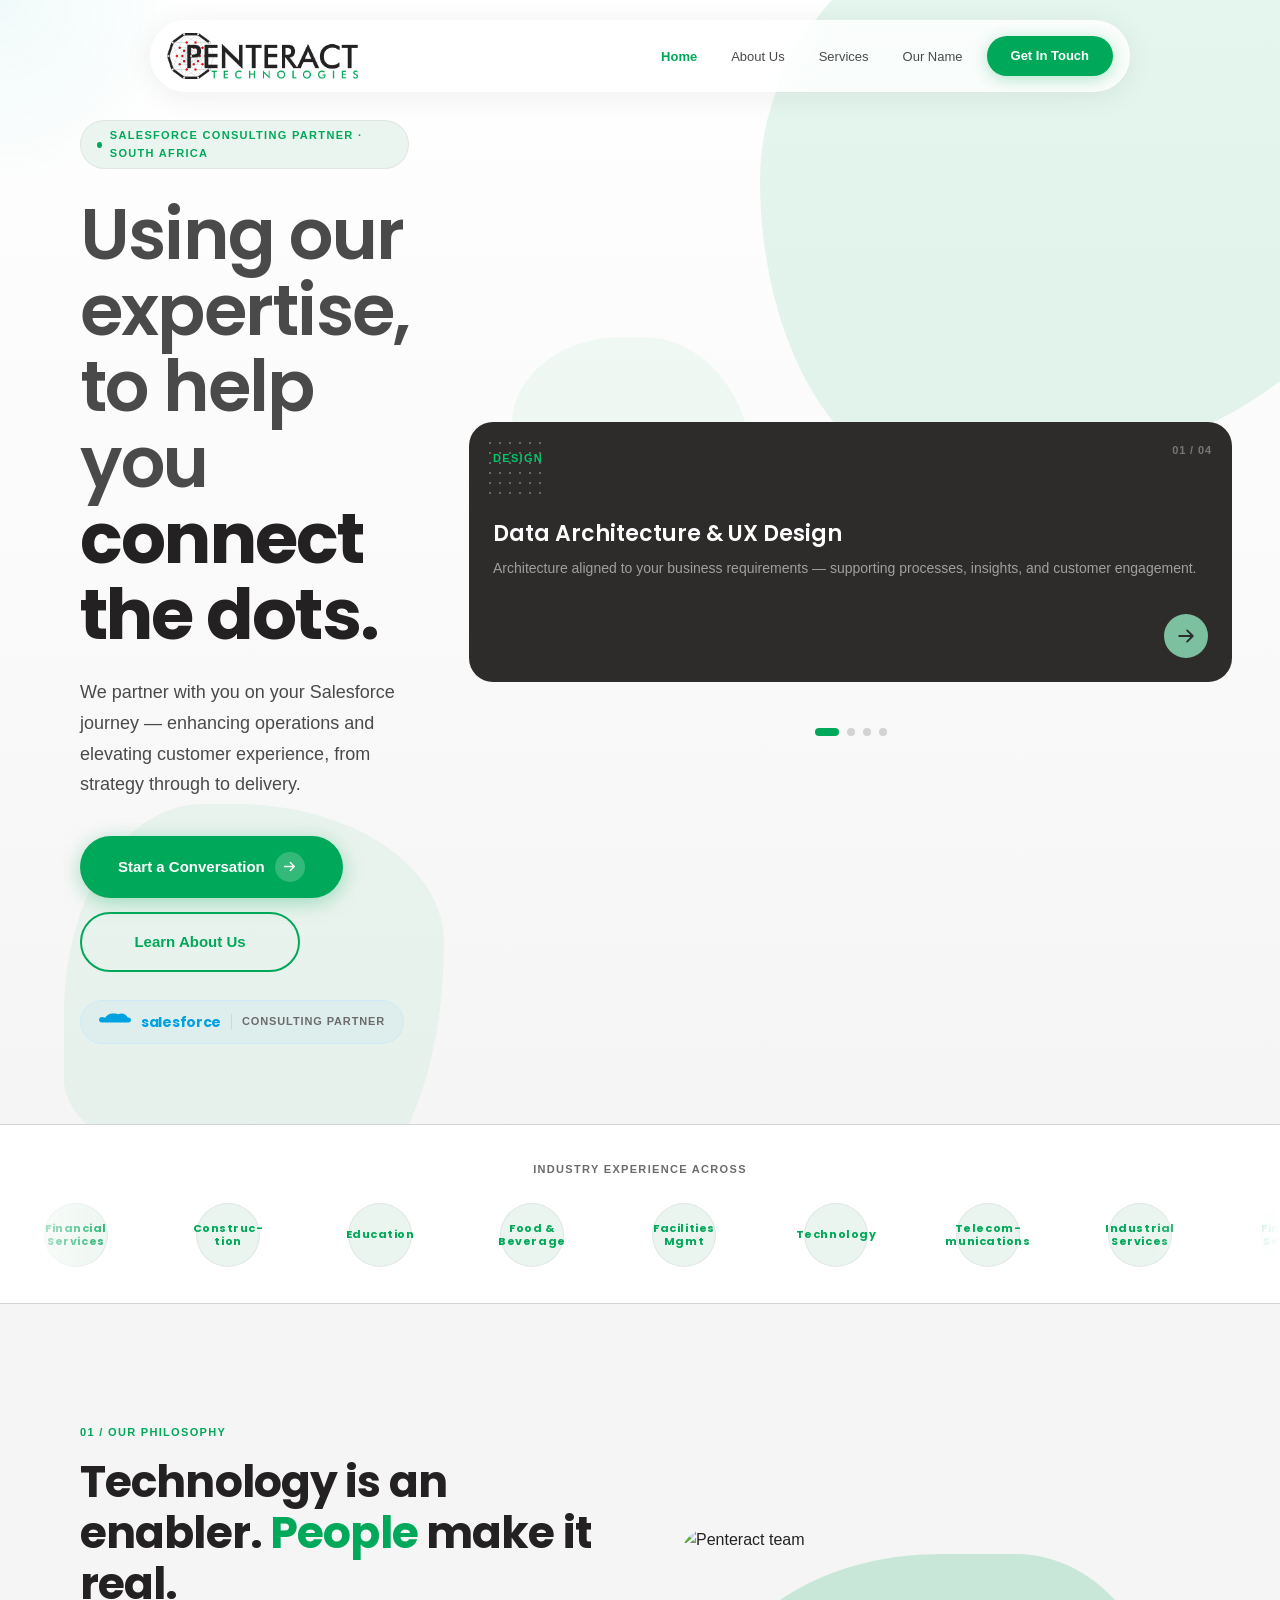
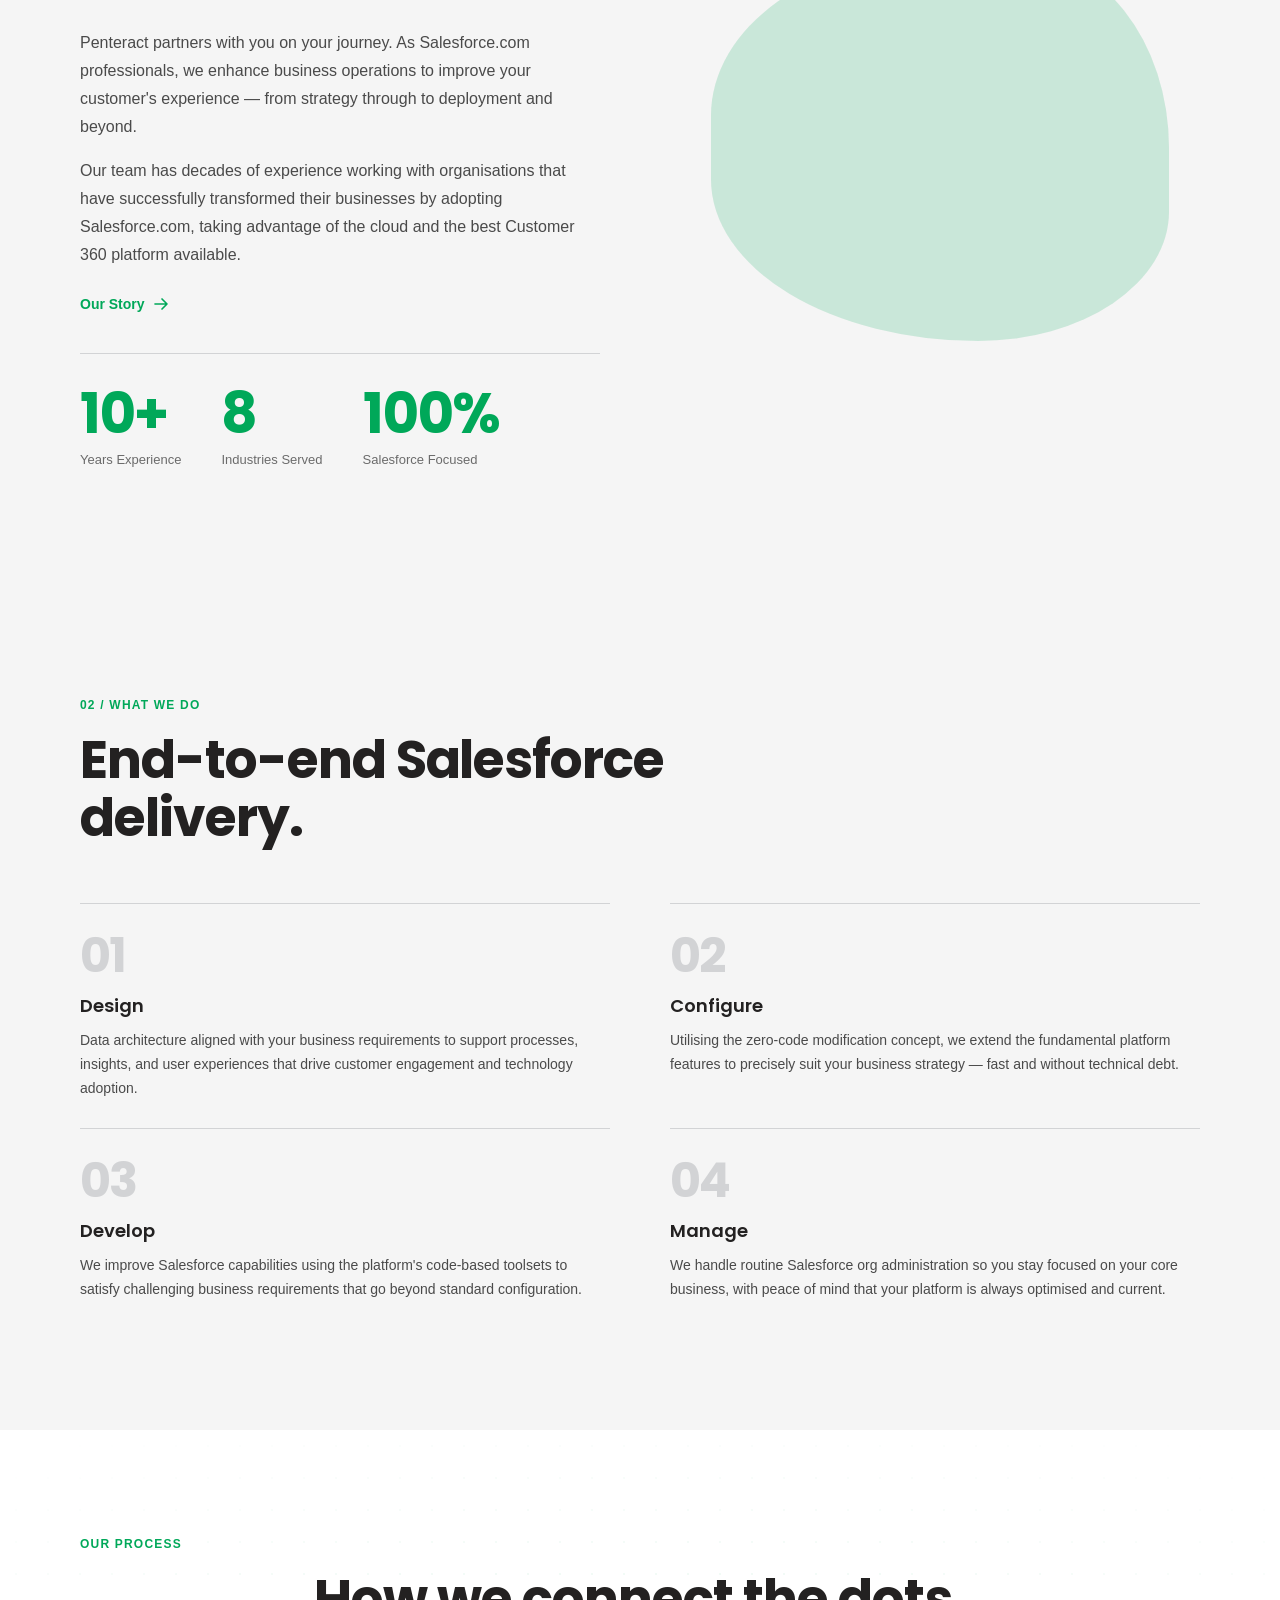
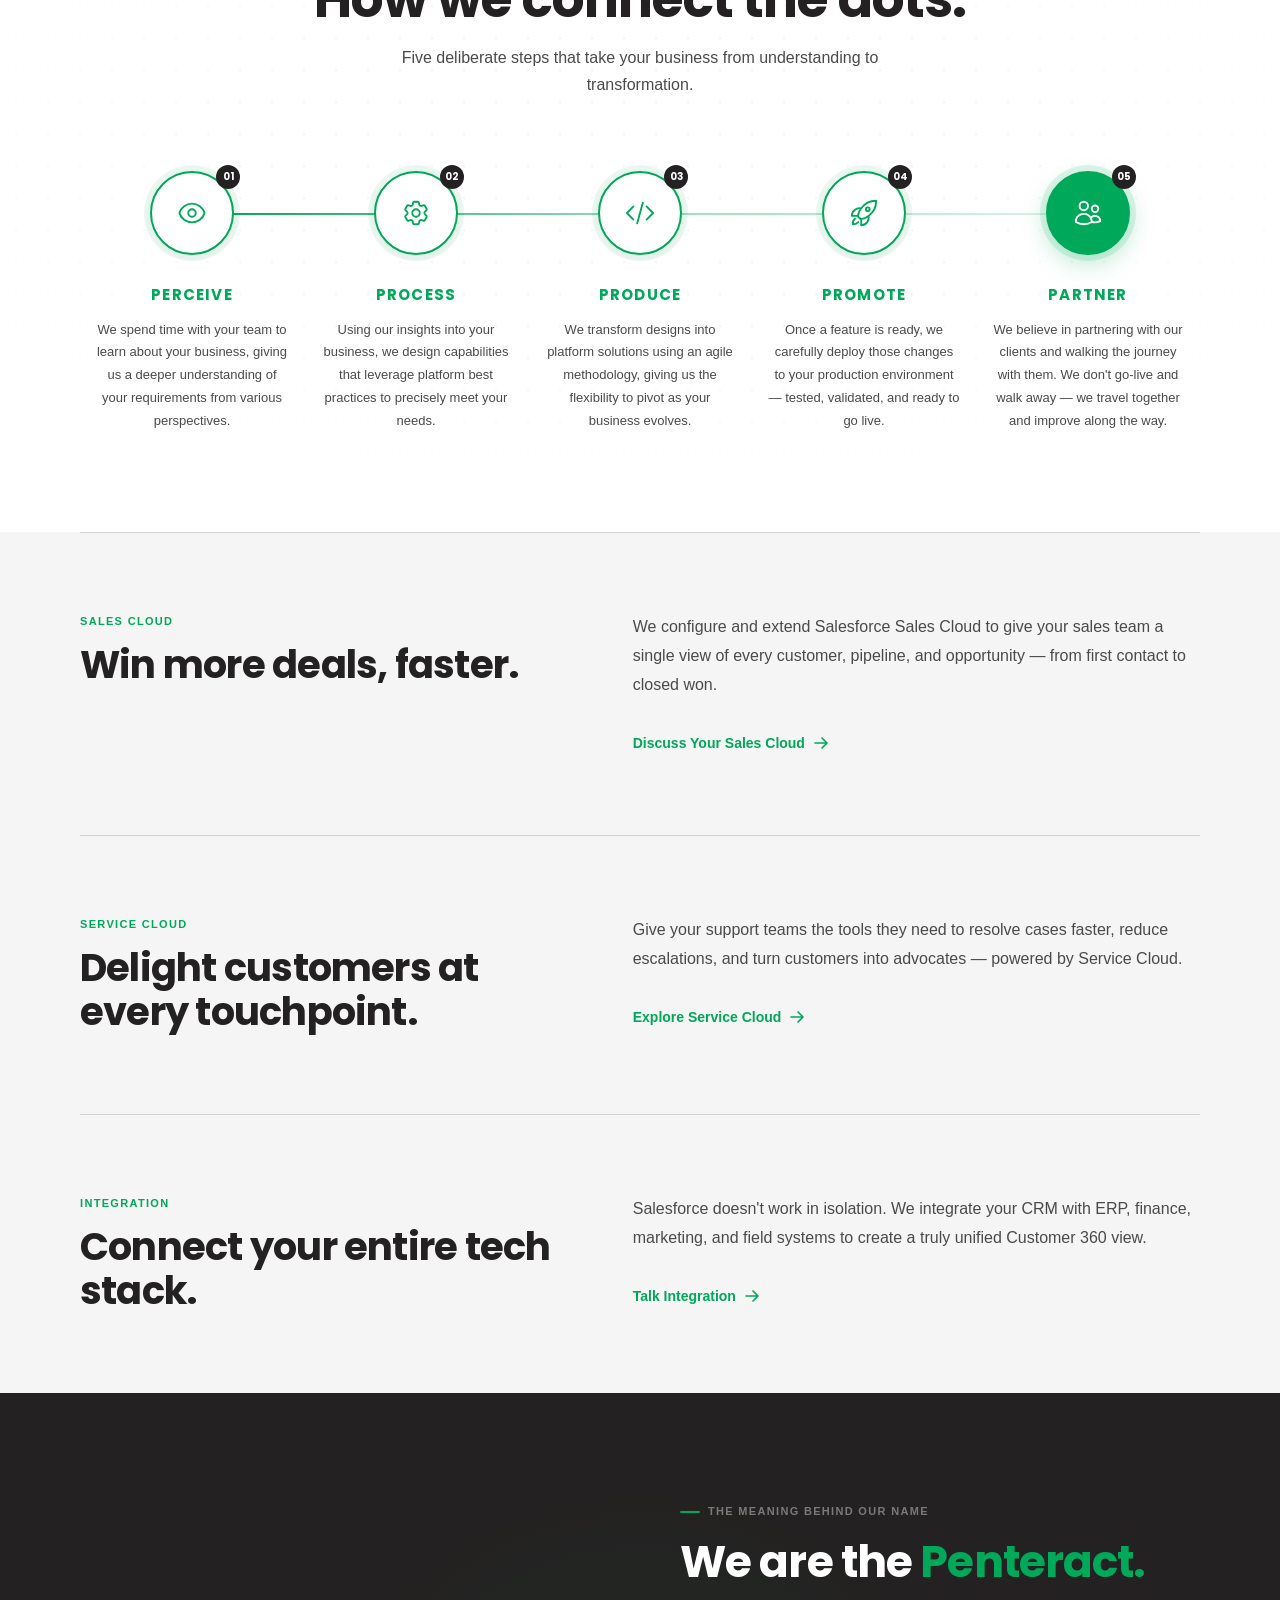
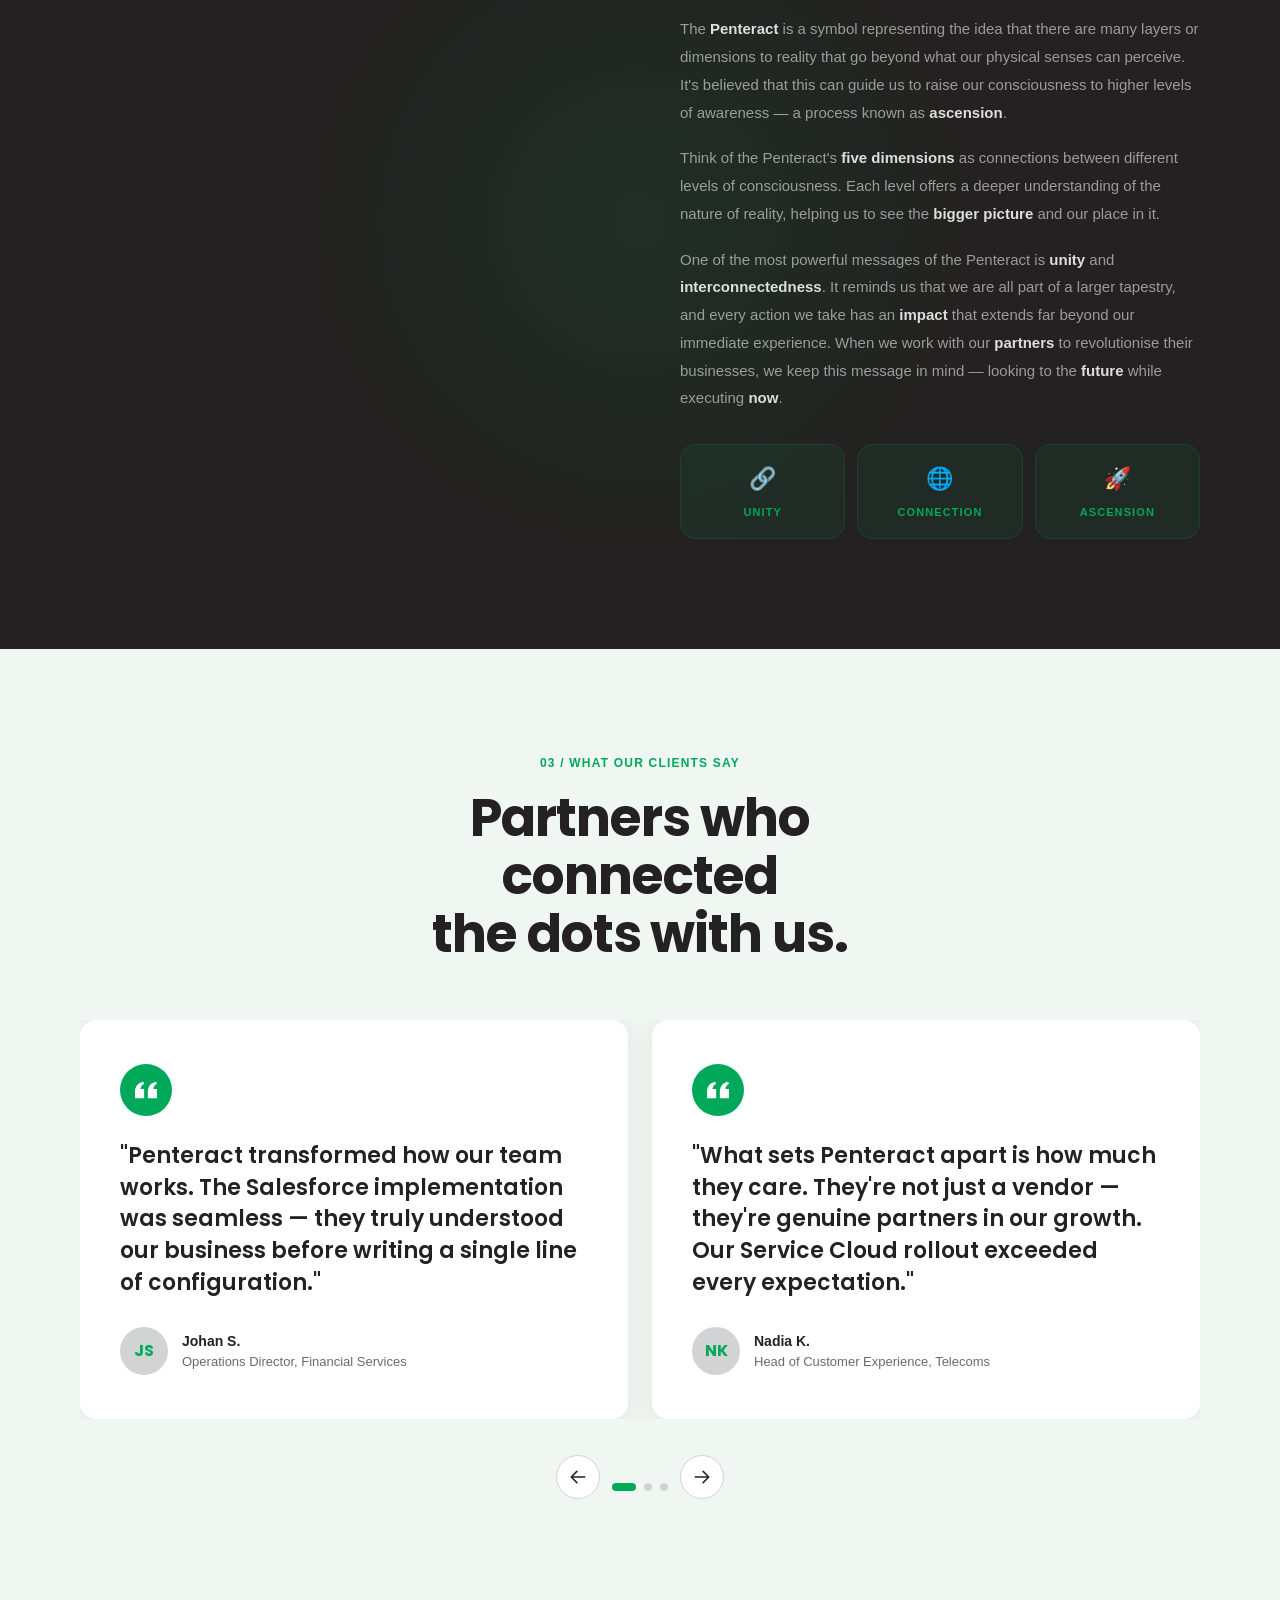
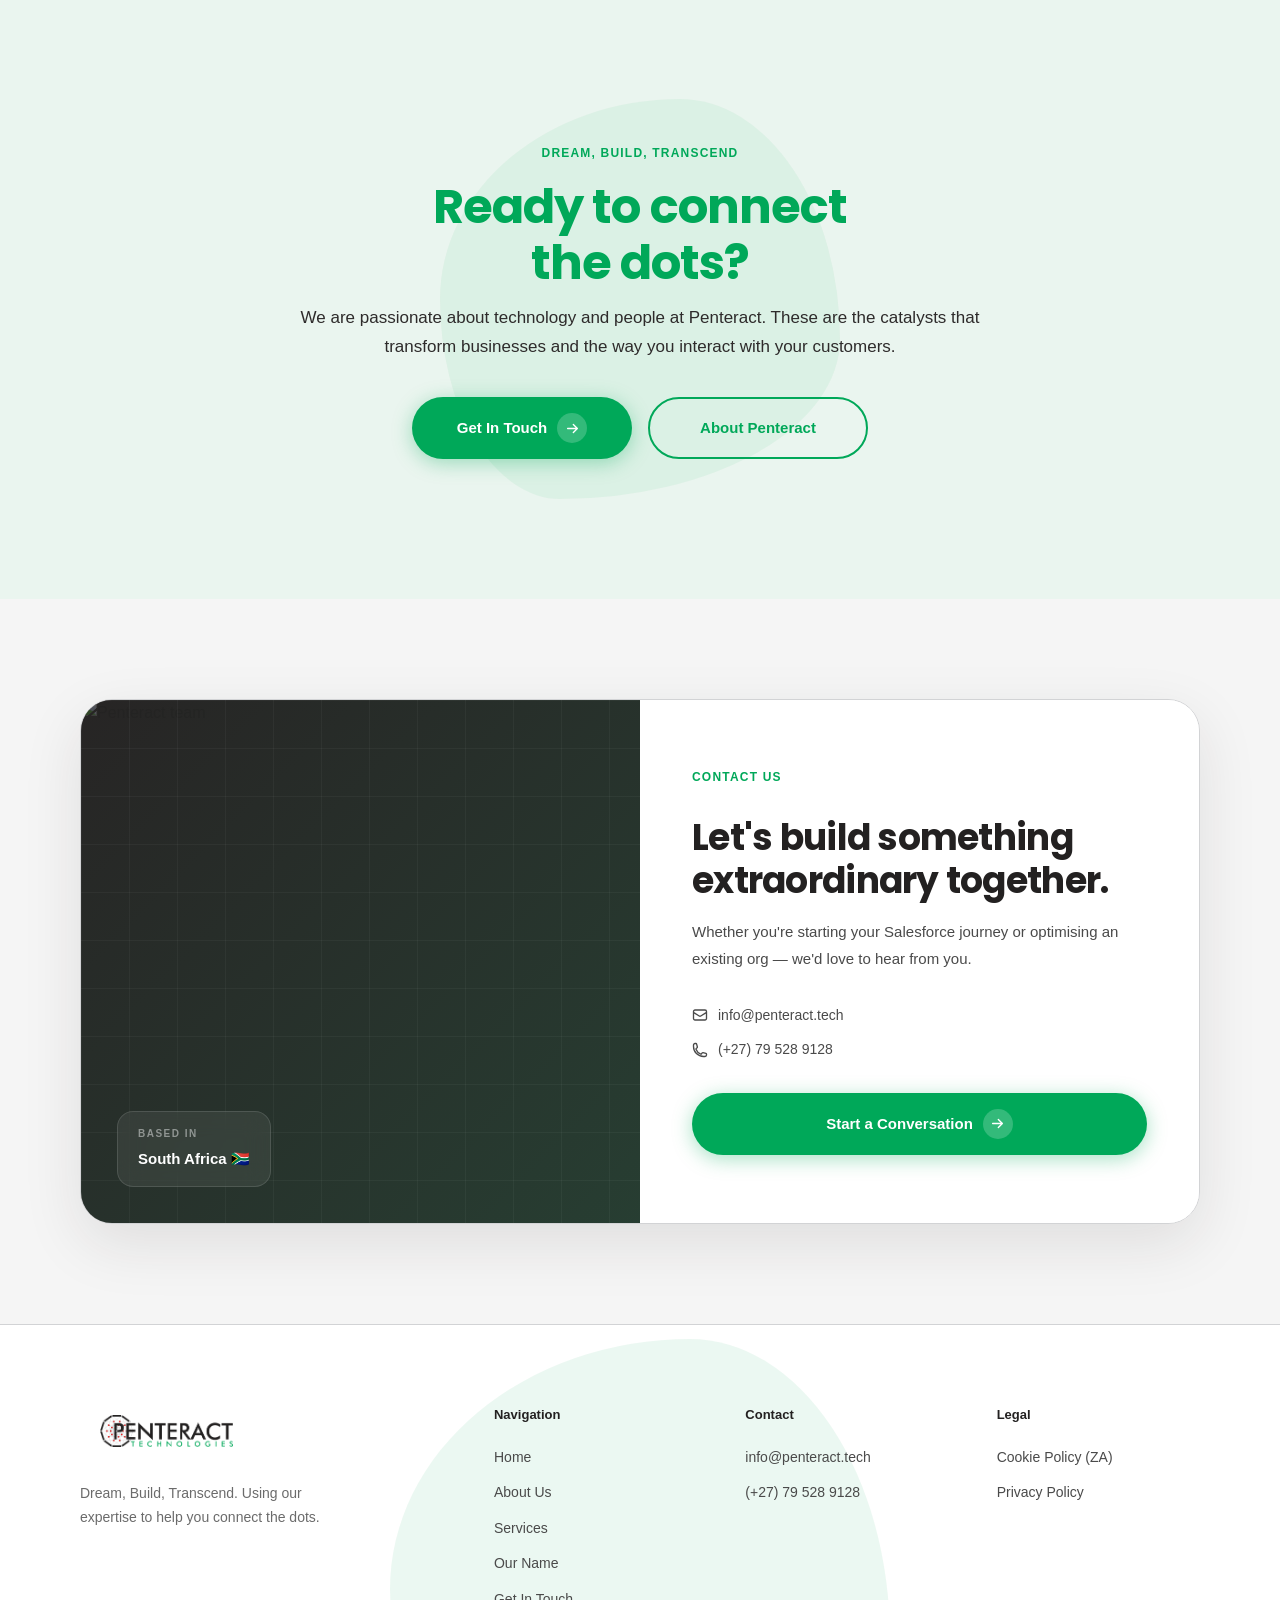
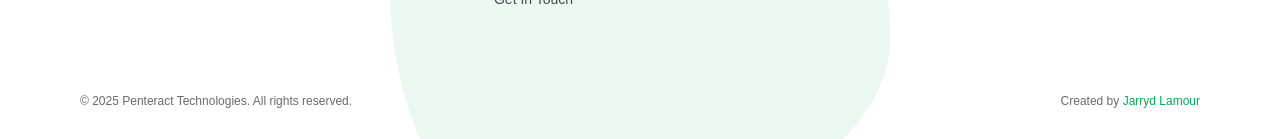
==== commit 777a9ebd: "feat: UI polish, hero carousel fix, Gosset background animation, Salesforce partner badge - Fix brok" ====
--- a/index.html
+++ b/index.html
@@ -128,6 +128,50 @@
       .symbol-pillars { grid-template-columns: repeat(3, 1fr); gap: 8px; }
     }
 
+    /* ── Salesforce Consulting Partner badge ── */
+    .hero-partner {
+      display: inline-flex;
+      align-items: center;
+      gap: 10px;
+      margin-top: 28px;
+      padding: 10px 18px;
+      border: 1.5px solid #cdeaf7;
+      border-radius: var(--radius-pill);
+      background: rgba(0, 161, 224, 0.04);
+      text-decoration: none;
+      transition: border-color var(--duration-fast), background var(--duration-fast);
+      width: fit-content;
+    }
+    .hero-partner:hover {
+      border-color: rgba(0, 161, 224, 0.35);
+      background: rgba(0, 161, 224, 0.08);
+    }
+    .hero-partner-brand {
+      font-family: var(--font-display);
+      font-size: 14px;
+      font-weight: 700;
+      color: #00A1E0;
+      letter-spacing: -0.3px;
+    }
+    .hero-partner-divider {
+      width: 1px;
+      height: 16px;
+      background: #b8dff0;
+      border-radius: 1px;
+      flex-shrink: 0;
+    }
+    .hero-partner-label {
+      font-size: 11px;
+      font-weight: 600;
+      color: var(--text-muted);
+      text-transform: uppercase;
+      letter-spacing: 0.08em;
+      white-space: nowrap;
+    }
+    @media (max-width: 480px) {
+      .hero-partner { display: none; }
+    }
+
     /* ── CTA band interactive canvas ── */
     #ctaBandCanvas {
       position: absolute;
@@ -138,17 +182,58 @@
       z-index: 0;
     }
 
-    /* ── Decagon canvas — hero background decoration ── */
-    #decagonCanvas {
+    /* ── Hero full-section background canvas ── */
+    #heroCanvas {
       position: absolute;
-      top: 50%;
-      left: 50%;
-      transform: translate(-50%, -50%);
-      width: 520px;
-      height: 520px;
-      opacity: 0.18;
+      inset: 0;
+      width: 100%;
+      height: 100%;
       pointer-events: none;
       z-index: 0;
+    }
+
+    /* ── Hero carousel prev / next buttons ── */
+    .hero-carousel-nav {
+      display: flex;
+      align-items: center;
+      justify-content: center;
+      gap: 12px;
+      margin-top: 20px;
+    }
+
+    .hero-carousel-btn {
+      width: 40px;
+      height: 40px;
+      border-radius: 50%;
+      border: 1.5px solid rgba(255,255,255,0.22);
+      background: rgba(255,255,255,0.08);
+      backdrop-filter: blur(8px);
+      -webkit-backdrop-filter: blur(8px);
+      display: flex;
+      align-items: center;
+      justify-content: center;
+      cursor: pointer;
+      transition:
+        border-color var(--duration-fast),
+        background var(--duration-fast),
+        transform var(--duration-fast);
+      flex-shrink: 0;
+    }
+
+    .hero-carousel-btn:hover {
+      border-color: var(--primary);
+      background: rgba(0, 168, 89, 0.18);
+      transform: scale(1.08);
+    }
+
+    .hero-carousel-btn svg {
+      width: 16px;
+      height: 16px;
+      color: rgba(255,255,255,0.85);
+    }
+
+    .hero-carousel-btn:hover svg {
+      color: #fff;
     }
   </style>
 </head>
@@ -181,7 +266,8 @@
   <!-- ══════════════════════════
        HERO
   ══════════════════════════ -->
-  <section class="hero">
+  <section class="hero" id="heroSection">
+    <canvas id="heroCanvas" aria-hidden="true"></canvas>
     <div class="hero-blob-1"></div>
     <div class="hero-blob-2"></div>
     <div class="hero-blob-3"></div>
@@ -189,7 +275,8 @@
     <div class="container">
       <div class="hero-inner">
 
-        <!-- Left: text -->
+        <!-- Left: text column -->
+        <div class="hero-text">
           <div class="hero-eyebrow hero-animate-1">
             <span class="dot"></span>
             Salesforce Consulting Partner · South Africa
@@ -215,11 +302,20 @@
             </a>
             <a href="about.html" class="btn btn--outline btn--lg">Learn About Us</a>
           </div>
+
+          <!-- Salesforce partner trust badge -->
+          <a href="https://www.salesforce.com/partners/" class="hero-partner hero-animate-4" target="_blank" rel="noopener" aria-label="Official Salesforce Consulting Partner">
+            <svg viewBox="0 0 48 32" fill="#00A1E0" width="32" height="22" aria-hidden="true">
+              <path d="M20 3.2C15.4 3.2 11.4 5.8 9.3 9.8 7.8 8.9 6.1 8.4 4.2 8.4 1.9 8.4 0 10.3 0 12.6S1.9 16.8 4.2 16.8h40c2.1 0 3.8-1.7 3.8-3.8s-1.7-3.8-3.8-3.8c-.3 0-.7 0-1 .1C41.7 6.1 38.1 3.2 33.8 3.2c-1.7 0-3.3.5-4.7 1.3C27.8 3.8 26.1 3.2 24.2 3.2H20z"/>
+            </svg>
+            <span class="hero-partner-brand">salesforce</span>
+            <span class="hero-partner-divider" aria-hidden="true"></span>
+            <span class="hero-partner-label">Consulting Partner</span>
+          </a>
         </div>
 
         <!-- Right: solution card carousel -->
         <div class="hero-carousel-wrap hero-animate-5">
-          <canvas id="decagonCanvas" width="520" height="520" aria-hidden="true"></canvas>
           <div class="hero-carousel" id="heroCarousel">
             <div class="hero-carousel-track" id="heroTrack">
 
@@ -293,11 +389,23 @@
 
             </div>
           </div>
-          <div class="carousel-dots" id="heroDots">
-            <button class="carousel-dot active" data-index="0"></button>
-            <button class="carousel-dot" data-index="1"></button>
-            <button class="carousel-dot" data-index="2"></button>
-            <button class="carousel-dot" data-index="3"></button>
+          <div class="hero-carousel-nav">
+            <button class="hero-carousel-btn" id="heroPrev" aria-label="Previous slide">
+              <svg fill="none" viewBox="0 0 24 24" stroke="currentColor" stroke-width="2.2">
+                <path stroke-linecap="round" stroke-linejoin="round" d="M10.5 19.5L3 12m0 0l7.5-7.5M3 12h18"/>
+              </svg>
+            </button>
+            <div class="carousel-dots" id="heroDots">
+              <button class="carousel-dot active" data-index="0"></button>
+              <button class="carousel-dot" data-index="1"></button>
+              <button class="carousel-dot" data-index="2"></button>
+              <button class="carousel-dot" data-index="3"></button>
+            </div>
+            <button class="hero-carousel-btn" id="heroNext" aria-label="Next slide">
+              <svg fill="none" viewBox="0 0 24 24" stroke="currentColor" stroke-width="2.2">
+                <path stroke-linecap="round" stroke-linejoin="round" d="M13.5 4.5L21 12m0 0l-7.5 7.5M21 12H3"/>
+              </svg>
+            </button>
           </div>
         </div>
 
@@ -778,66 +886,16 @@
       </div>
       <div class="footer-bottom">
         <span>&copy; 2025 Penteract Technologies. All rights reserved.</span>
-        <span>Created by <a href="#">Jarryd Lamour</a></span>
+        <span>Created by <a href="https://penteract.tech/">Jarryd Lamour</a></span>
       </div>
     </div>
   </footer>
 
   <script src="js/main.js"></script>
+  <script src="js/heroanim.js"></script>
   <script src="js/penteract.js"></script>
   <script src="js/ctaband.js"></script>
 
-  <script>
-    /* ── Animated decagon — hero background decoration ── */
-    (function () {
-      const canvas = document.getElementById('decagonCanvas');
-      if (!canvas) return;
-      const ctx = canvas.getContext('2d');
-      const cx = canvas.width / 2;
-      const cy = canvas.height / 2;
-      const radius = 200;
-      const numPoints = 10;
-      let angle = 0;
-
-      function draw() {
-        ctx.clearRect(0, 0, canvas.width, canvas.height);
-        ctx.save();
-        ctx.translate(cx, cy);
-        ctx.rotate(angle);
-        ctx.translate(-cx, -cy);
-
-        /* Edges — charcoal */
-        ctx.strokeStyle = '#232121';
-        ctx.lineWidth = 1.5;
-        ctx.beginPath();
-        for (let i = 0; i < numPoints; i++) {
-          const a = (i / numPoints) * Math.PI * 2;
-          const x = cx + radius * Math.cos(a);
-          const y = cy + radius * Math.sin(a);
-          i === 0 ? ctx.moveTo(x, y) : ctx.lineTo(x, y);
-        }
-        ctx.closePath();
-        ctx.stroke();
-
-        /* Nodes — brand red accent */
-        ctx.fillStyle = '#FF0000';
-        for (let i = 0; i < numPoints; i++) {
-          const a = (i / numPoints) * Math.PI * 2;
-          const x = cx + radius * Math.cos(a);
-          const y = cy + radius * Math.sin(a);
-          ctx.beginPath();
-          ctx.arc(x, y, 6, 0, Math.PI * 2);
-          ctx.fill();
-        }
-
-        ctx.restore();
-        angle += 0.004;
-        requestAnimationFrame(draw);
-      }
-
-      draw();
-    })();
-  </script>
 
 </body>
 </html>
--- a/css/components.css
+++ b/css/components.css
@@ -65,7 +65,7 @@
 }
 
 .btn--sm { padding: 9px 20px; font-size: 13px; }
-.btn--lg { padding: 16px 38px; font-size: 15px; }
+.btn--lg { padding: 16px 38px; font-size: 15px; min-width: 220px; justify-content: center; }
 
 /* Icon inside button */
 .btn-icon {
@@ -172,7 +172,7 @@
   color: #00A859;
   background: rgba(0, 168, 89, 0.08);
 }
-.nav-links a.active { color: #FF0000; font-weight: 600; }
+.nav-links a.active { color: #00A859; font-weight: 600; }
 
 /* CTA in nav */
 .nav-cta-link {
@@ -389,12 +389,22 @@
 .footer-logo-wrap {
   display: inline-flex;
   align-items: center;
-  padding: 12px 26px;
+  padding: 10px 20px;
   background: rgba(255, 255, 255, 0.08);
   border-radius: var(--radius-pill);
   margin-bottom: 20px;
   position: relative;
   overflow: hidden;
+}
+
+/* Footer logo — smaller than nav logo */
+.footer-logo {
+  height: 32px;
+  width: auto;
+  max-width: 200px;
+  object-fit: contain;
+  object-position: left center;
+  display: block;
 }
 
 
--- a/css/sections.css
+++ b/css/sections.css
@@ -318,7 +318,7 @@
 
 .hero-carousel-track {
   display: flex;
-  gap: 20px;
+  gap: 0;
   transition: transform 0.5s var(--ease-in-out);
 }
 
@@ -326,7 +326,7 @@
   background: var(--dark-700);
   border-radius: var(--radius-md);
   padding: 28px 24px 24px;
-  flex: 0 0 calc(100% - 40px);
+  flex: 0 0 100%;
   min-height: 260px;
   display: flex;
   flex-direction: column;
